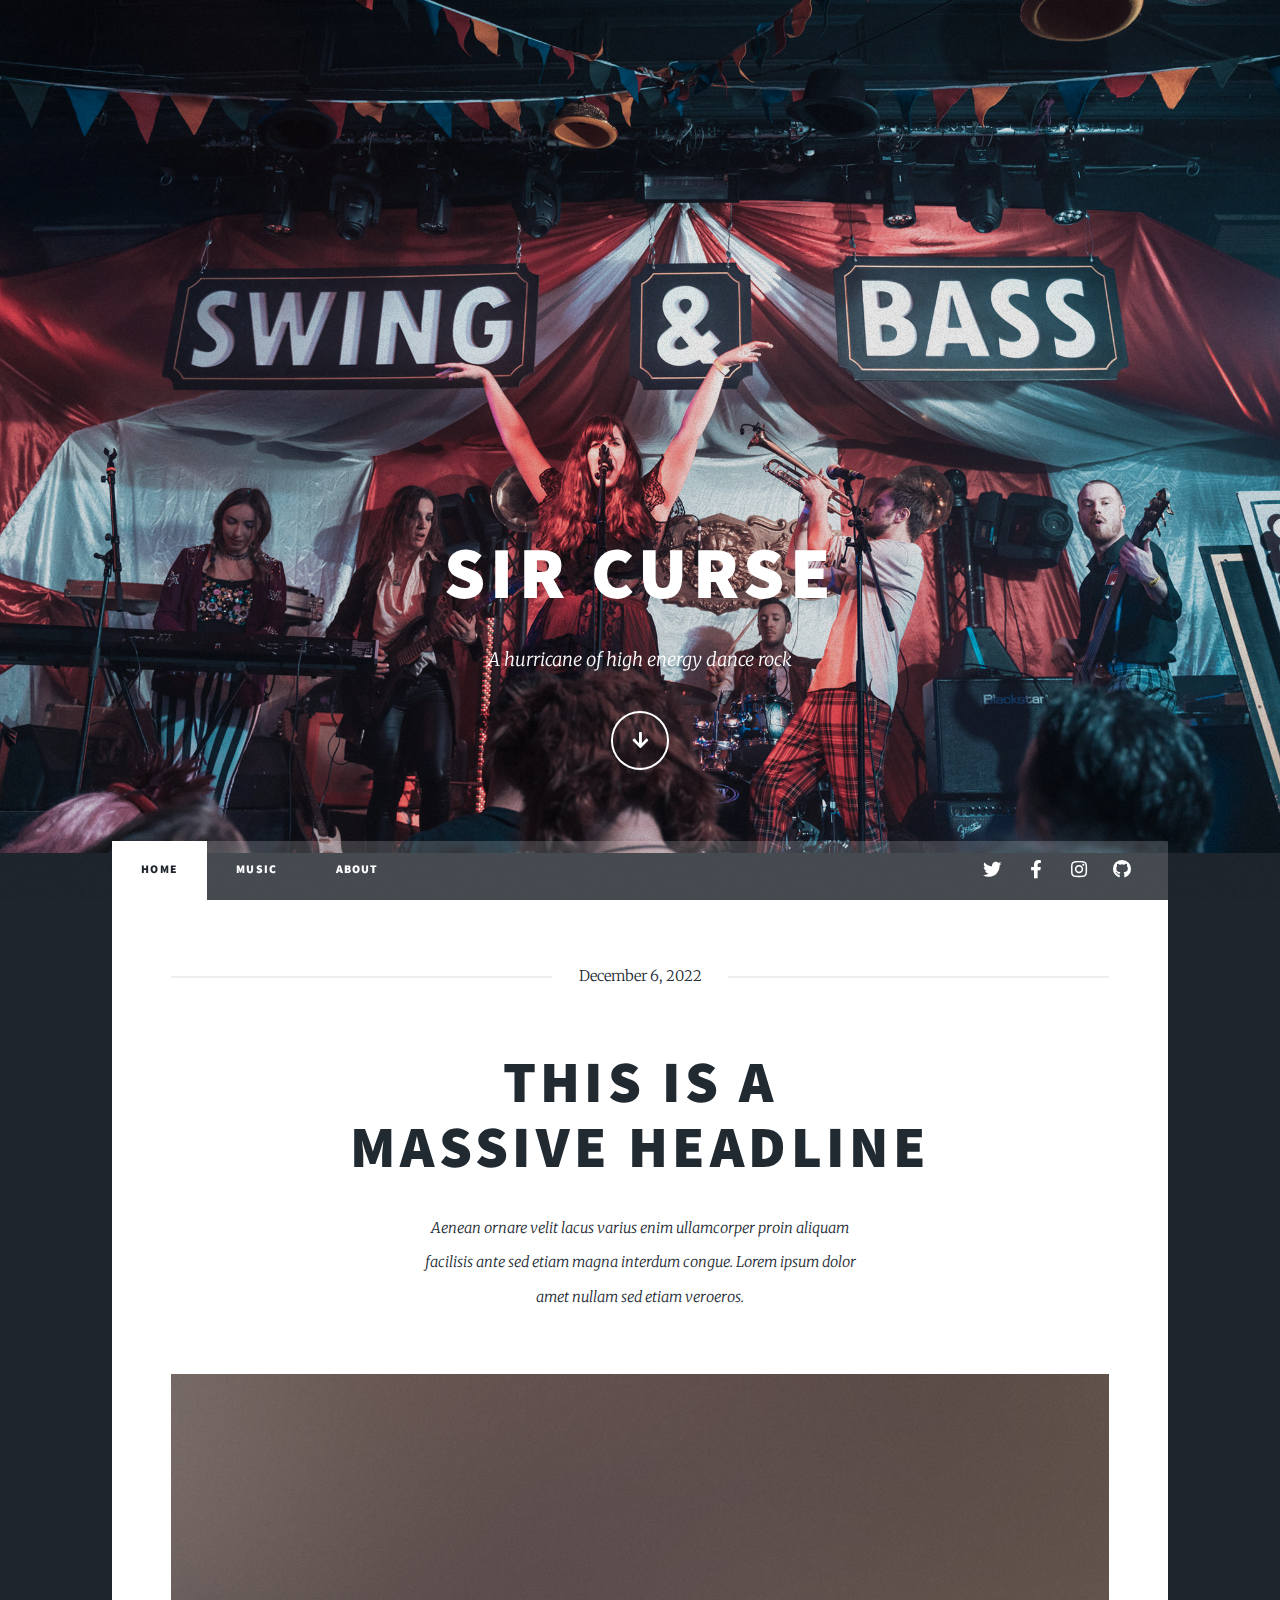
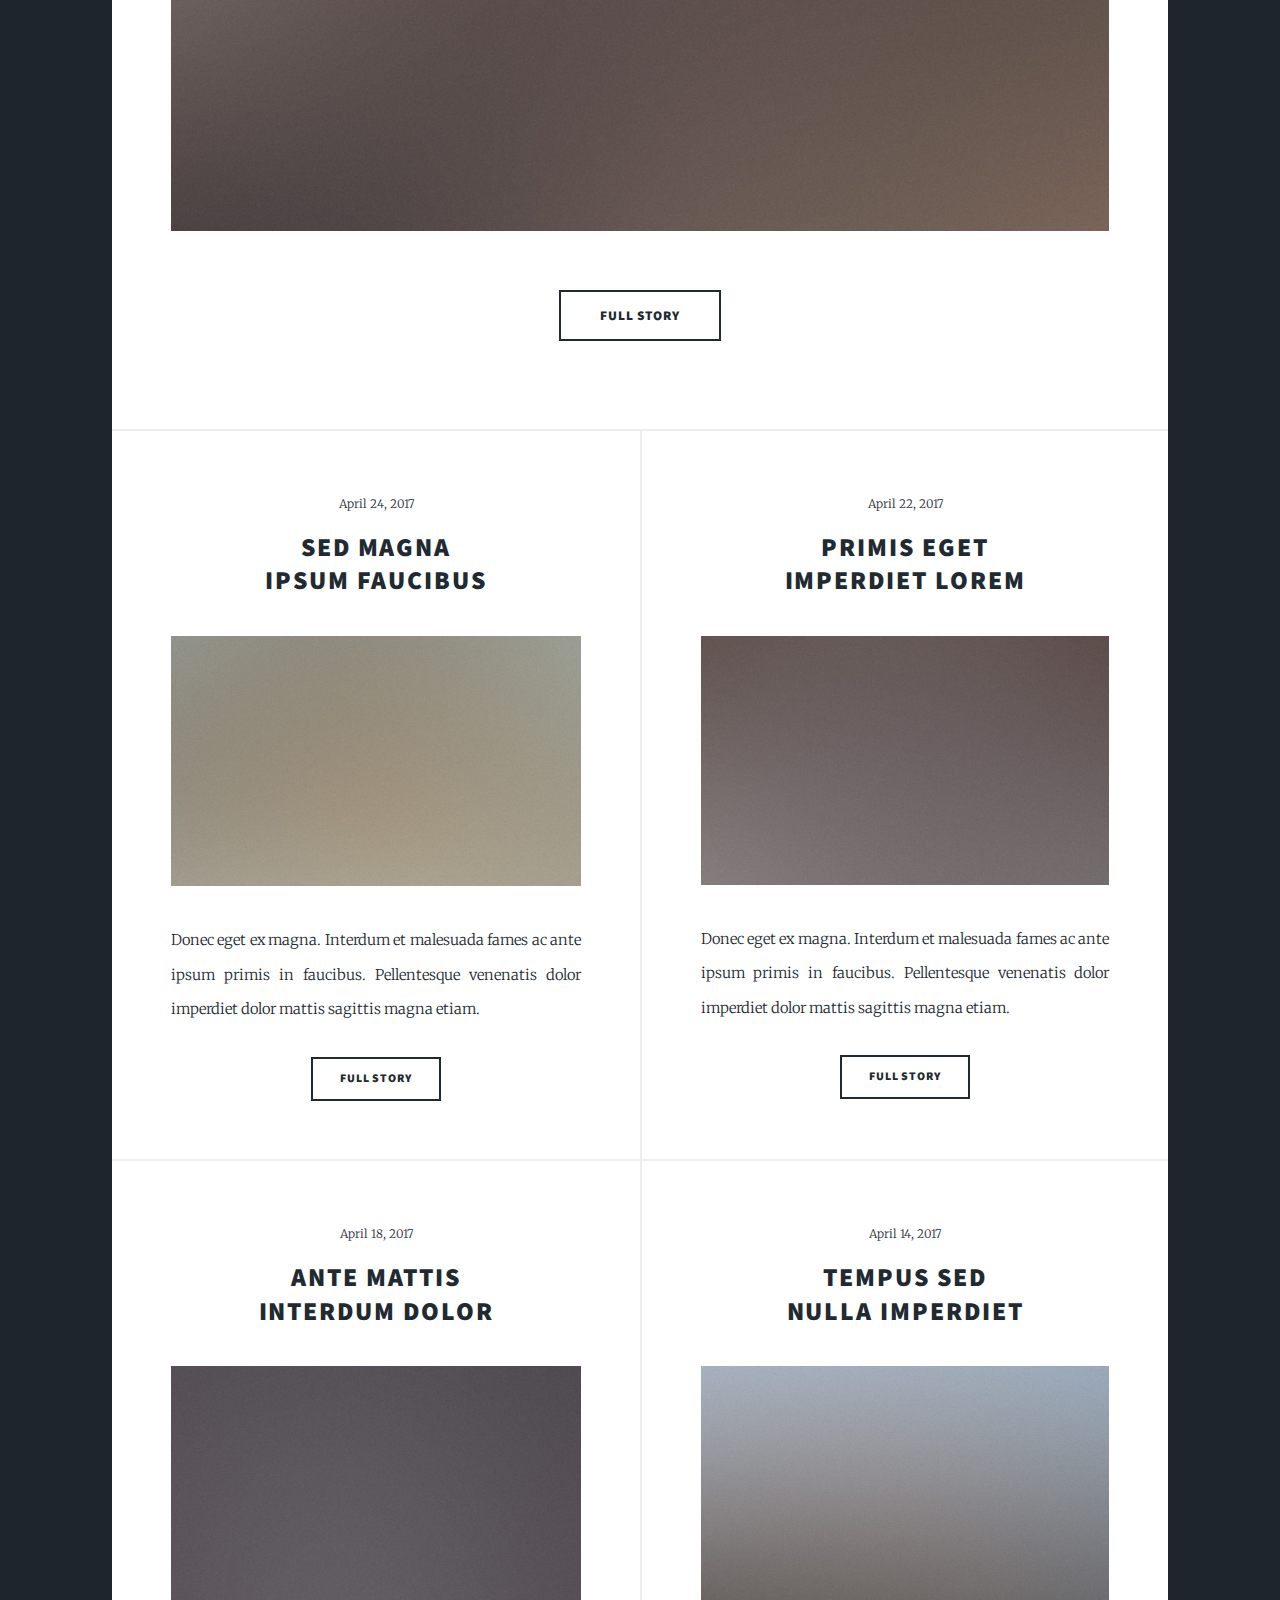
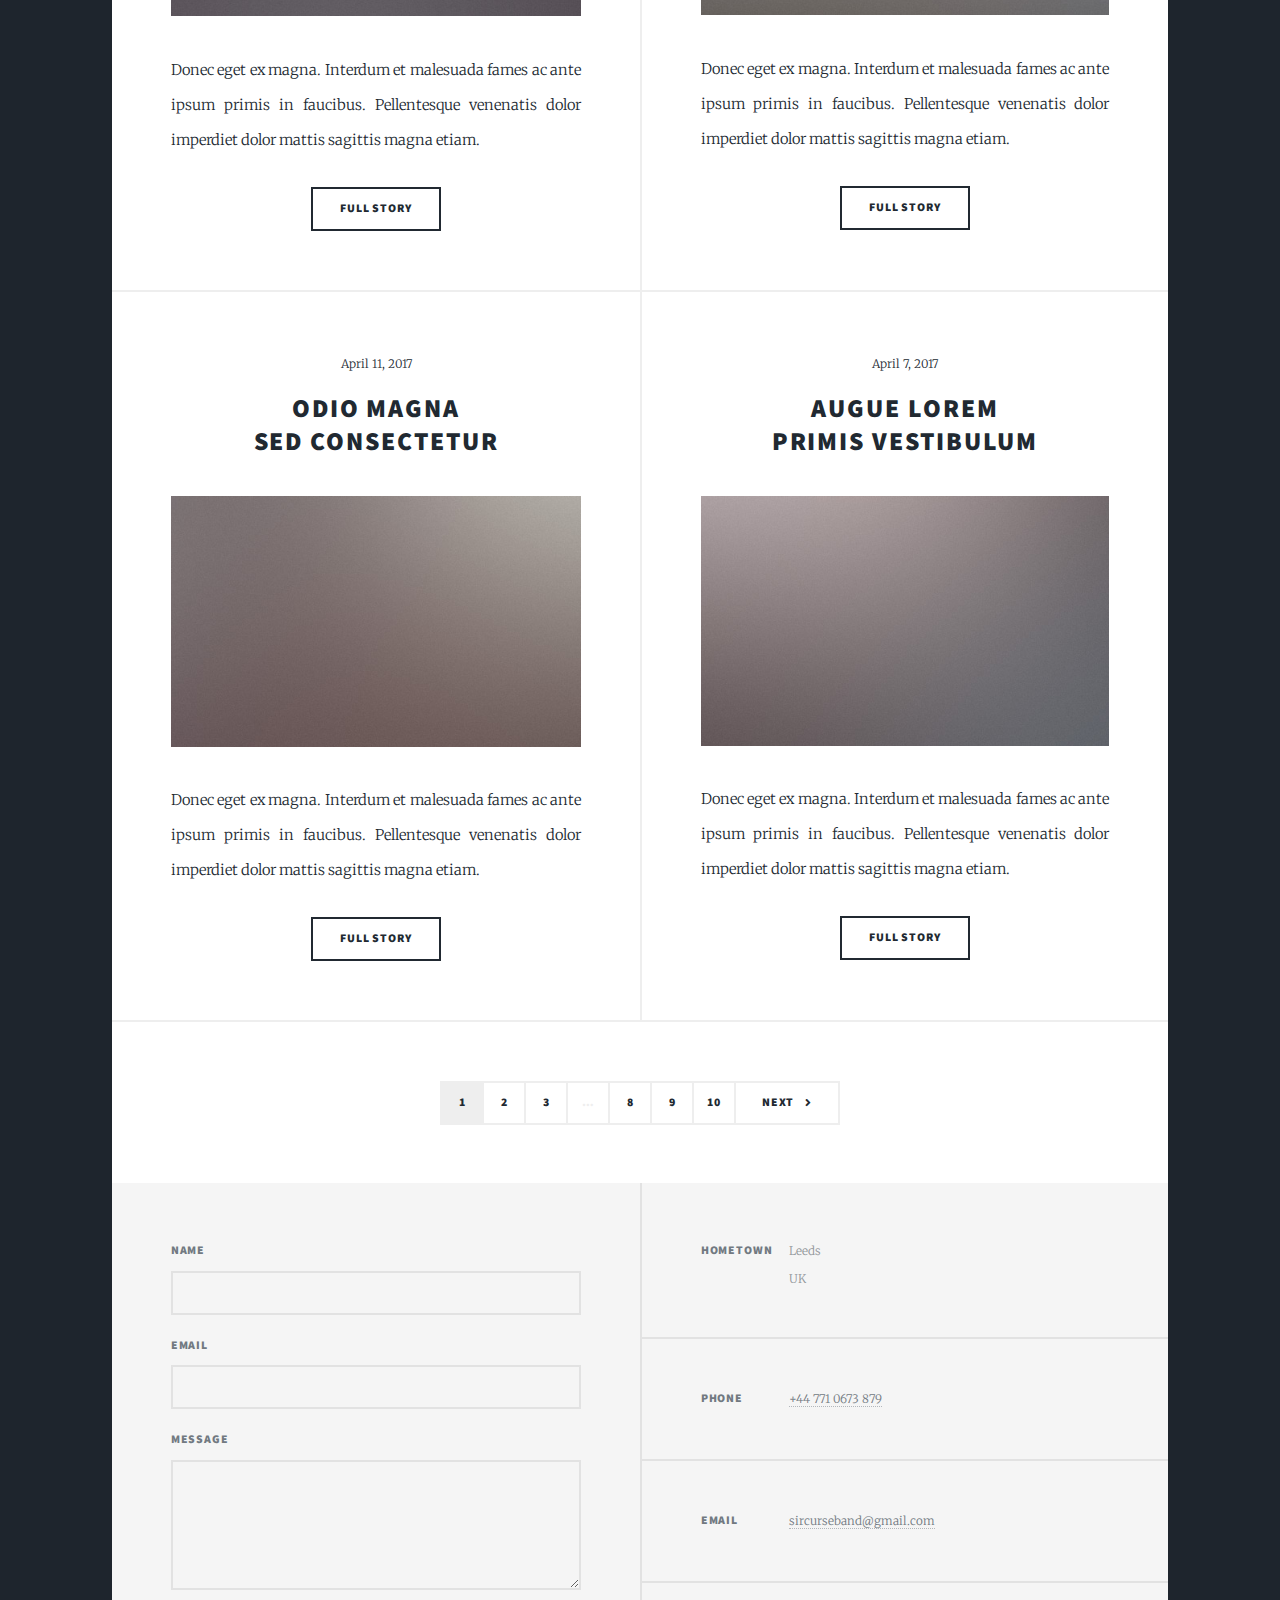
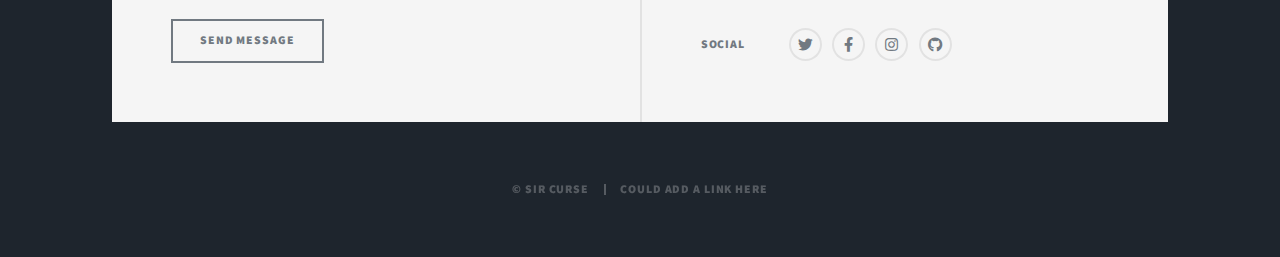
==== index.html @ 340af104 "added links" ====
<!DOCTYPE HTML>
<html>
	<head>
		<title>Sir Curse</title>
		<meta charset="utf-8" />
		<meta name="viewport" content="width=device-width, initial-scale=1, user-scalable=no" />
		<link rel="stylesheet" href="assets/css/main.css" />
		<noscript><link rel="stylesheet" href="assets/css/noscript.css" /></noscript>
	</head>
	<body class="is-preload">

		<!-- Wrapper -->
			<div id="wrapper" class="fade-in">

				<!-- Intro -->
					<div id="intro">
						<h1>Sir Curse</h1>
						<p> A hurricane of high energy dance rock</p>
						<ul class="actions">
							<li><a href="#header" class="button icon solid solo fa-arrow-down scrolly">Continue</a></li>
						</ul>
					</div>

				<!-- Header -->
					<header id="header">
						<a href="index.html" class="logo">Sir Curse</a>
					</header>

				<!-- Nav -->
					<nav id="nav">
						<ul class="links">
							<li class="active"><a href="index.html">Home</a></li>
							<li><a href="generic.html">Music</a></li>
							<li><a href="elements.html">About</a></li>
						</ul>
						<ul class="icons">
							<li><a href="https://twitter.com/sircurseband" class="icon brands fa-twitter"><span class="label">Twitter</span></a></li>
							<li><a href="https://www.facebook.com/SirCurseBand" class="icon brands fa-facebook-f"><span class="label">Facebook</span></a></li>
							<li><a href="https://www.instagram.com/sircurseband/" class="icon brands fa-instagram"><span class="label">Instagram</span></a></li>
							<li><a href="#" class="icon brands fa-github"><span class="label">GitHub</span></a></li>
						</ul>
					</nav>

				<!-- Main -->
					<div id="main">

						<!-- Featured Post -->
							<article class="post featured">
								<header class="major">
									<span class="date">December 6, 2022</span>
									<h2><a href="#">this is a<br />
									massive headline</a></h2>
									<p>Aenean ornare velit lacus varius enim ullamcorper proin aliquam<br />
									facilisis ante sed etiam magna interdum congue. Lorem ipsum dolor<br />
									amet nullam sed etiam veroeros.</p>
								</header>
								<a href="#" class="image main"><img src="images/pic01.jpg" alt="" /></a>
								<ul class="actions special">
									<li><a href="#" class="button large">Full Story</a></li>
								</ul>
							</article>

						<!-- Posts -->
							<section class="posts">
								<article>
									<header>
										<span class="date">April 24, 2017</span>
										<h2><a href="#">Sed magna<br />
										ipsum faucibus</a></h2>
									</header>
									<a href="#" class="image fit"><img src="images/pic02.jpg" alt="" /></a>
									<p>Donec eget ex magna. Interdum et malesuada fames ac ante ipsum primis in faucibus. Pellentesque venenatis dolor imperdiet dolor mattis sagittis magna etiam.</p>
									<ul class="actions special">
										<li><a href="#" class="button">Full Story</a></li>
									</ul>
								</article>
								<article>
									<header>
										<span class="date">April 22, 2017</span>
										<h2><a href="#">Primis eget<br />
										imperdiet lorem</a></h2>
									</header>
									<a href="#" class="image fit"><img src="images/pic03.jpg" alt="" /></a>
									<p>Donec eget ex magna. Interdum et malesuada fames ac ante ipsum primis in faucibus. Pellentesque venenatis dolor imperdiet dolor mattis sagittis magna etiam.</p>
									<ul class="actions special">
										<li><a href="#" class="button">Full Story</a></li>
									</ul>
								</article>
								<article>
									<header>
										<span class="date">April 18, 2017</span>
										<h2><a href="#">Ante mattis<br />
										interdum dolor</a></h2>
									</header>
									<a href="#" class="image fit"><img src="images/pic04.jpg" alt="" /></a>
									<p>Donec eget ex magna. Interdum et malesuada fames ac ante ipsum primis in faucibus. Pellentesque venenatis dolor imperdiet dolor mattis sagittis magna etiam.</p>
									<ul class="actions special">
										<li><a href="#" class="button">Full Story</a></li>
									</ul>
								</article>
								<article>
									<header>
										<span class="date">April 14, 2017</span>
										<h2><a href="#">Tempus sed<br />
										nulla imperdiet</a></h2>
									</header>
									<a href="#" class="image fit"><img src="images/pic05.jpg" alt="" /></a>
									<p>Donec eget ex magna. Interdum et malesuada fames ac ante ipsum primis in faucibus. Pellentesque venenatis dolor imperdiet dolor mattis sagittis magna etiam.</p>
									<ul class="actions special">
										<li><a href="#" class="button">Full Story</a></li>
									</ul>
								</article>
								<article>
									<header>
										<span class="date">April 11, 2017</span>
										<h2><a href="#">Odio magna<br />
										sed consectetur</a></h2>
									</header>
									<a href="#" class="image fit"><img src="images/pic06.jpg" alt="" /></a>
									<p>Donec eget ex magna. Interdum et malesuada fames ac ante ipsum primis in faucibus. Pellentesque venenatis dolor imperdiet dolor mattis sagittis magna etiam.</p>
									<ul class="actions special">
										<li><a href="#" class="button">Full Story</a></li>
									</ul>
								</article>
								<article>
									<header>
										<span class="date">April 7, 2017</span>
										<h2><a href="#">Augue lorem<br />
										primis vestibulum</a></h2>
									</header>
									<a href="#" class="image fit"><img src="images/pic07.jpg" alt="" /></a>
									<p>Donec eget ex magna. Interdum et malesuada fames ac ante ipsum primis in faucibus. Pellentesque venenatis dolor imperdiet dolor mattis sagittis magna etiam.</p>
									<ul class="actions special">
										<li><a href="#" class="button">Full Story</a></li>
									</ul>
								</article>
							</section>

						<!-- Footer -->
							<footer>
								<div class="pagination">
									<!--<a href="#" class="previous">Prev</a>-->
									<a href="#" class="page active">1</a>
									<a href="#" class="page">2</a>
									<a href="#" class="page">3</a>
									<span class="extra">&hellip;</span>
									<a href="#" class="page">8</a>
									<a href="#" class="page">9</a>
									<a href="#" class="page">10</a>
									<a href="#" class="next">Next</a>
								</div>
							</footer>

					</div>

				<!-- Footer -->
					<footer id="footer">
						<section>
							<form method="post" action="#">
								<div class="fields">
									<div class="field">
										<label for="name">Name</label>
										<input type="text" name="name" id="name" />
									</div>
									<div class="field">
										<label for="email">Email</label>
										<input type="text" name="email" id="email" />
									</div>
									<div class="field">
										<label for="message">Message</label>
										<textarea name="message" id="message" rows="3"></textarea>
									</div>
								</div>
								<ul class="actions">
									<li><input type="submit" value="Send Message" /></li>
								</ul>
							</form>
						</section>
						<section class="split contact">
							<section class="alt">
								<h3>Hometown</h3>
								<p>Leeds<br />
								UK</p>
							</section>
							<section>
								<h3>Phone</h3>
								<p><a href="#">+44 771 0673 879</a></p>
							</section>
							<section>
								<h3>Email</h3>
								<p><a href="#">sircurseband@gmail.com</a></p>
							</section>
							<section>
								<h3>Social</h3>
								<ul class="icons alt">
									<li><a href="#" class="icon brands alt fa-twitter"><span class="label">Twitter</span></a></li>
									<li><a href="#" class="icon brands alt fa-facebook-f"><span class="label">Facebook</span></a></li>
									<li><a href="#" class="icon brands alt fa-instagram"><span class="label">Instagram</span></a></li>
									<li><a href="#" class="icon brands alt fa-github"><span class="label">GitHub</span></a></li>
								</ul>
							</section>
						</section>
					</footer>

				<!-- Copyright -->
					<div id="copyright">
						<ul><li>&copy; Sir Curse</li><li>Could add a link here</a></li></ul>
					</div>

			</div>

		<!-- Scripts -->
			<script src="assets/js/jquery.min.js"></script>
			<script src="assets/js/jquery.scrollex.min.js"></script>
			<script src="assets/js/jquery.scrolly.min.js"></script>
			<script src="assets/js/browser.min.js"></script>
			<script src="assets/js/breakpoints.min.js"></script>
			<script src="assets/js/util.js"></script>
			<script src="assets/js/main.js"></script>

	</body>
</html>
---- assets/css/main.css ----
@import url(fontawesome-all.min.css);
@import url("https://fonts.googleapis.com/css?family=Merriweather:300,700,300italic,700italic|Source+Sans+Pro:900");

/*
	Massively by HTML5 UP
	html5up.net | @ajlkn
	Free for personal and commercial use under the CCA 3.0 license (html5up.net/license)
*/

html, body, div, span, applet, object,
iframe, h1, h2, h3, h4, h5, h6, p, blockquote,
pre, a, abbr, acronym, address, big, cite,
code, del, dfn, em, img, ins, kbd, q, s, samp,
small, strike, strong, sub, sup, tt, var, b,
u, i, center, dl, dt, dd, ol, ul, li, fieldset,
form, label, legend, table, caption, tbody,
tfoot, thead, tr, th, td, article, aside,
canvas, details, embed, figure, figcaption,
footer, header, hgroup, menu, nav, output, ruby,
section, summary, time, mark, audio, video {
	margin: 0;
	padding: 0;
	border: 0;
	font-size: 100%;
	font: inherit;
	vertical-align: baseline;}

article, aside, details, figcaption, figure,
footer, header, hgroup, menu, nav, section {
	display: block;}

body {
	line-height: 1;
}

ol, ul {
	list-style: none;
}

blockquote, q {
	quotes: none;
}

	blockquote:before, blockquote:after, q:before, q:after {
		content: '';
		content: none;
	}

table {
	border-collapse: collapse;
	border-spacing: 0;
}

body {
	-webkit-text-size-adjust: none;
}

mark {
	background-color: transparent;
	color: inherit;
}

input::-moz-focus-inner {
	border: 0;
	padding: 0;
}

input, select, textarea {
	-moz-appearance: none;
	-webkit-appearance: none;
	-ms-appearance: none;
	appearance: none;
}

/* Basic */

	@-ms-viewport {
		width: device-width;
	}

	body {
		-ms-overflow-style: scrollbar;
	}

	@media screen and (max-width: 480px) {

		html, body {
			min-width: 320px;
		}

	}

	html {
		box-sizing: border-box;
	}

	*, *:before, *:after {
		box-sizing: inherit;
	}

	body {
		background-color: #1e252d;
	}

		body.is-preload *, body.is-preload *:before, body.is-preload *:after {
			-moz-animation: none !important;
			-webkit-animation: none !important;
			-ms-animation: none !important;
			animation: none !important;
			-moz-transition: none !important;
			-webkit-transition: none !important;
			-ms-transition: none !important;
			transition: none !important;
		}

/* Type */

	html {
		font-size: 16pt;
	}

		@media screen and (max-width: 1680px) {

			html {
				font-size: 12pt;
			}

		}

		@media screen and (max-width: 1280px) {

			html {
				font-size: 11pt;
			}

		}

		@media screen and (max-width: 360px) {

			html {
				font-size: 10pt;
			}

		}

	body {
		color: #212931;
	}

	body, input, select, textarea {
		font-family: "Merriweather", Georgia, serif;
		font-weight: 300;
		font-size: 1rem;
		line-height: 2.375;
	}

	a {
		-moz-transition: color 0.2s ease-in-out, background-color 0.2s ease-in-out, border-color 0.2s ease-in-out, box-shadow 0.2s ease-in-out;
		-webkit-transition: color 0.2s ease-in-out, background-color 0.2s ease-in-out, border-color 0.2s ease-in-out, box-shadow 0.2s ease-in-out;
		-ms-transition: color 0.2s ease-in-out, background-color 0.2s ease-in-out, border-color 0.2s ease-in-out, box-shadow 0.2s ease-in-out;
		transition: color 0.2s ease-in-out, background-color 0.2s ease-in-out, border-color 0.2s ease-in-out, box-shadow 0.2s ease-in-out;
		border-bottom: dotted 1px;
		text-decoration: none;
	}

		a:hover {
			border-bottom-color: transparent;
		}

	strong, b {
		font-weight: 600;
	}

	em, i {
		font-style: italic;
	}

	p {
		text-align: justify;
		margin: 0 0 2rem 0;
	}

	h1, h2, h3, h4, h5, h6 {
		font-family: "Source Sans Pro", Helvetica, sans-serif;
		font-weight: 900;
		line-height: 1.5;
		letter-spacing: 0.075em;
		text-transform: uppercase;
		margin: 0 0 1rem 0;
	}

		h1 a, h2 a, h3 a, h4 a, h5 a, h6 a {
			border-bottom: 0;
			color: inherit;
			text-decoration: none;
		}

	h1 {
		font-size: 4rem;
		line-height: 1.1;
		margin: 0 0 2rem 0;
	}

	h2 {
		font-size: 1.75rem;
		line-height: 1.3;
		margin: 0 0 1.5rem 0;
	}

	h3 {
		font-size: 1.25rem;
		margin: 0 0 1.5rem 0;
	}

	h4 {
		font-size: 1rem;
	}

	h5 {
		font-size: 0.9rem;
	}

	h6 {
		font-size: 0.8rem;
	}

	sub {
		font-size: 0.8rem;
		position: relative;
		top: 0.5rem;
	}

	sup {
		font-size: 0.8rem;
		position: relative;
		top: -0.5rem;
	}

	blockquote {
		border-left: solid 4px;
		font-style: italic;
		margin: 0 0 2rem 0;
		padding: 0.5rem 0 0.5rem 2rem;
	}

	code {
		border: solid 2px;
		font-family: "Courier New", monospace;
		font-size: 0.9rem;
		margin: 0 0.25rem;
		padding: 0.25rem 0.65rem;
	}

	pre {
		-webkit-overflow-scrolling: touch;
		font-family: "Courier New", monospace;
		font-size: 0.9rem;
		margin: 0 0 2rem 0;
	}

		pre code {
			display: block;
			line-height: 1.75;
			padding: 1rem 1.5rem;
			overflow-x: auto;
		}

	hr {
		border: 0;
		border-bottom: solid 2px;
		margin: 3rem 0;
	}

		hr.major {
			margin: 5rem 0;
		}

	.align-left {
		text-align: left;
	}

	.align-center {
		text-align: center;
	}

	.align-right {
		text-align: right;
	}

	input, select, textarea {
		color: #212931;
	}

	a {
		color: #212931;
		border-bottom-color: rgba(33, 41, 49, 0.5);
	}

		a:hover {
			border-bottom-color: transparent;
			color: #18bfef !important;
		}

	strong, b {
		color: #212931;
	}

	h1, h2, h3, h4, h5, h6 {
		color: #212931;
	}

	blockquote {
		border-left-color: #eeeeee;
	}

	code {
		background: rgba(220, 220, 220, 0.25);
		border-color: #eeeeee;
	}

	hr {
		border-bottom-color: #eeeeee;
	}

/* Row */

	.row {
		display: flex;
		flex-wrap: wrap;
		box-sizing: border-box;
		align-items: stretch;
	}

		.row > * {
			box-sizing: border-box;
		}

		.row.gtr-uniform > * > :last-child {
			margin-bottom: 0;
		}

		.row.aln-left {
			justify-content: flex-start;
		}

		.row.aln-center {
			justify-content: center;
		}

		.row.aln-right {
			justify-content: flex-end;
		}

		.row.aln-top {
			align-items: flex-start;
		}

		.row.aln-middle {
			align-items: center;
		}

		.row.aln-bottom {
			align-items: flex-end;
		}

		.row > .imp {
			order: -1;
		}

		.row > .col-1 {
			width: 8.33333%;
		}

		.row > .off-1 {
			margin-left: 8.33333%;
		}

		.row > .col-2 {
			width: 16.66667%;
		}

		.row > .off-2 {
			margin-left: 16.66667%;
		}

		.row > .col-3 {
			width: 25%;
		}

		.row > .off-3 {
			margin-left: 25%;
		}

		.row > .col-4 {
			width: 33.33333%;
		}

		.row > .off-4 {
			margin-left: 33.33333%;
		}

		.row > .col-5 {
			width: 41.66667%;
		}

		.row > .off-5 {
			margin-left: 41.66667%;
		}

		.row > .col-6 {
			width: 50%;
		}

		.row > .off-6 {
			margin-left: 50%;
		}

		.row > .col-7 {
			width: 58.33333%;
		}

		.row > .off-7 {
			margin-left: 58.33333%;
		}

		.row > .col-8 {
			width: 66.66667%;
		}

		.row > .off-8 {
			margin-left: 66.66667%;
		}

		.row > .col-9 {
			width: 75%;
		}

		.row > .off-9 {
			margin-left: 75%;
		}

		.row > .col-10 {
			width: 83.33333%;
		}

		.row > .off-10 {
			margin-left: 83.33333%;
		}

		.row > .col-11 {
			width: 91.66667%;
		}

		.row > .off-11 {
			margin-left: 91.66667%;
		}

		.row > .col-12 {
			width: 100%;
		}

		.row > .off-12 {
			margin-left: 100%;
		}

		.row.gtr-0 {
			margin-top: 0;
			margin-left: 0rem;
		}

			.row.gtr-0 > * {
				padding: 0 0 0 0rem;
			}

			.row.gtr-0.gtr-uniform {
				margin-top: 0rem;
			}

				.row.gtr-0.gtr-uniform > * {
					padding-top: 0rem;
				}

		.row.gtr-25 {
			margin-top: 0;
			margin-left: -0.375rem;
		}

			.row.gtr-25 > * {
				padding: 0 0 0 0.375rem;
			}

			.row.gtr-25.gtr-uniform {
				margin-top: -0.375rem;
			}

				.row.gtr-25.gtr-uniform > * {
					padding-top: 0.375rem;
				}

		.row.gtr-50 {
			margin-top: 0;
			margin-left: -0.75rem;
		}

			.row.gtr-50 > * {
				padding: 0 0 0 0.75rem;
			}

			.row.gtr-50.gtr-uniform {
				margin-top: -0.75rem;
			}

				.row.gtr-50.gtr-uniform > * {
					padding-top: 0.75rem;
				}

		.row {
			margin-top: 0;
			margin-left: -1.5rem;
		}

			.row > * {
				padding: 0 0 0 1.5rem;
			}

			.row.gtr-uniform {
				margin-top: -1.5rem;
			}

				.row.gtr-uniform > * {
					padding-top: 1.5rem;
				}

		.row.gtr-150 {
			margin-top: 0;
			margin-left: -2.25rem;
		}

			.row.gtr-150 > * {
				padding: 0 0 0 2.25rem;
			}

			.row.gtr-150.gtr-uniform {
				margin-top: -2.25rem;
			}

				.row.gtr-150.gtr-uniform > * {
					padding-top: 2.25rem;
				}

		.row.gtr-200 {
			margin-top: 0;
			margin-left: -3rem;
		}

			.row.gtr-200 > * {
				padding: 0 0 0 3rem;
			}

			.row.gtr-200.gtr-uniform {
				margin-top: -3rem;
			}

				.row.gtr-200.gtr-uniform > * {
					padding-top: 3rem;
				}

		@media screen and (max-width: 1680px) {

			.row {
				display: flex;
				flex-wrap: wrap;
				box-sizing: border-box;
				align-items: stretch;
			}

				.row > * {
					box-sizing: border-box;
				}

				.row.gtr-uniform > * > :last-child {
					margin-bottom: 0;
				}

				.row.aln-left {
					justify-content: flex-start;
				}

				.row.aln-center {
					justify-content: center;
				}

				.row.aln-right {
					justify-content: flex-end;
				}

				.row.aln-top {
					align-items: flex-start;
				}

				.row.aln-middle {
					align-items: center;
				}

				.row.aln-bottom {
					align-items: flex-end;
				}

				.row > .imp-xlarge {
					order: -1;
				}

				.row > .col-1-xlarge {
					width: 8.33333%;
				}

				.row > .off-1-xlarge {
					margin-left: 8.33333%;
				}

				.row > .col-2-xlarge {
					width: 16.66667%;
				}

				.row > .off-2-xlarge {
					margin-left: 16.66667%;
				}

				.row > .col-3-xlarge {
					width: 25%;
				}

				.row > .off-3-xlarge {
					margin-left: 25%;
				}

				.row > .col-4-xlarge {
					width: 33.33333%;
				}

				.row > .off-4-xlarge {
					margin-left: 33.33333%;
				}

				.row > .col-5-xlarge {
					width: 41.66667%;
				}

				.row > .off-5-xlarge {
					margin-left: 41.66667%;
				}

				.row > .col-6-xlarge {
					width: 50%;
				}

				.row > .off-6-xlarge {
					margin-left: 50%;
				}

				.row > .col-7-xlarge {
					width: 58.33333%;
				}

				.row > .off-7-xlarge {
					margin-left: 58.33333%;
				}

				.row > .col-8-xlarge {
					width: 66.66667%;
				}

				.row > .off-8-xlarge {
					margin-left: 66.66667%;
				}

				.row > .col-9-xlarge {
					width: 75%;
				}

				.row > .off-9-xlarge {
					margin-left: 75%;
				}

				.row > .col-10-xlarge {
					width: 83.33333%;
				}

				.row > .off-10-xlarge {
					margin-left: 83.33333%;
				}

				.row > .col-11-xlarge {
					width: 91.66667%;
				}

				.row > .off-11-xlarge {
					margin-left: 91.66667%;
				}

				.row > .col-12-xlarge {
					width: 100%;
				}

				.row > .off-12-xlarge {
					margin-left: 100%;
				}

				.row.gtr-0 {
					margin-top: 0;
					margin-left: 0rem;
				}

					.row.gtr-0 > * {
						padding: 0 0 0 0rem;
					}

					.row.gtr-0.gtr-uniform {
						margin-top: 0rem;
					}

						.row.gtr-0.gtr-uniform > * {
							padding-top: 0rem;
						}

				.row.gtr-25 {
					margin-top: 0;
					margin-left: -0.375rem;
				}

					.row.gtr-25 > * {
						padding: 0 0 0 0.375rem;
					}

					.row.gtr-25.gtr-uniform {
						margin-top: -0.375rem;
					}

						.row.gtr-25.gtr-uniform > * {
							padding-top: 0.375rem;
						}

				.row.gtr-50 {
					margin-top: 0;
					margin-left: -0.75rem;
				}

					.row.gtr-50 > * {
						padding: 0 0 0 0.75rem;
					}

					.row.gtr-50.gtr-uniform {
						margin-top: -0.75rem;
					}

						.row.gtr-50.gtr-uniform > * {
							padding-top: 0.75rem;
						}

				.row {
					margin-top: 0;
					margin-left: -1.5rem;
				}

					.row > * {
						padding: 0 0 0 1.5rem;
					}

					.row.gtr-uniform {
						margin-top: -1.5rem;
					}

						.row.gtr-uniform > * {
							padding-top: 1.5rem;
						}

				.row.gtr-150 {
					margin-top: 0;
					margin-left: -2.25rem;
				}

					.row.gtr-150 > * {
						padding: 0 0 0 2.25rem;
					}

					.row.gtr-150.gtr-uniform {
						margin-top: -2.25rem;
					}

						.row.gtr-150.gtr-uniform > * {
							padding-top: 2.25rem;
						}

				.row.gtr-200 {
					margin-top: 0;
					margin-left: -3rem;
				}

					.row.gtr-200 > * {
						padding: 0 0 0 3rem;
					}

					.row.gtr-200.gtr-uniform {
						margin-top: -3rem;
					}

						.row.gtr-200.gtr-uniform > * {
							padding-top: 3rem;
						}

		}

		@media screen and (max-width: 1280px) {

			.row {
				display: flex;
				flex-wrap: wrap;
				box-sizing: border-box;
				align-items: stretch;
			}

				.row > * {
					box-sizing: border-box;
				}

				.row.gtr-uniform > * > :last-child {
					margin-bottom: 0;
				}

				.row.aln-left {
					justify-content: flex-start;
				}

				.row.aln-center {
					justify-content: center;
				}

				.row.aln-right {
					justify-content: flex-end;
				}

				.row.aln-top {
					align-items: flex-start;
				}

				.row.aln-middle {
					align-items: center;
				}

				.row.aln-bottom {
					align-items: flex-end;
				}

				.row > .imp-large {
					order: -1;
				}

				.row > .col-1-large {
					width: 8.33333%;
				}

				.row > .off-1-large {
					margin-left: 8.33333%;
				}

				.row > .col-2-large {
					width: 16.66667%;
				}

				.row > .off-2-large {
					margin-left: 16.66667%;
				}

				.row > .col-3-large {
					width: 25%;
				}

				.row > .off-3-large {
					margin-left: 25%;
				}

				.row > .col-4-large {
					width: 33.33333%;
				}

				.row > .off-4-large {
					margin-left: 33.33333%;
				}

				.row > .col-5-large {
					width: 41.66667%;
				}

				.row > .off-5-large {
					margin-left: 41.66667%;
				}

				.row > .col-6-large {
					width: 50%;
				}

				.row > .off-6-large {
					margin-left: 50%;
				}

				.row > .col-7-large {
					width: 58.33333%;
				}

				.row > .off-7-large {
					margin-left: 58.33333%;
				}

				.row > .col-8-large {
					width: 66.66667%;
				}

				.row > .off-8-large {
					margin-left: 66.66667%;
				}

				.row > .col-9-large {
					width: 75%;
				}

				.row > .off-9-large {
					margin-left: 75%;
				}

				.row > .col-10-large {
					width: 83.33333%;
				}

				.row > .off-10-large {
					margin-left: 83.33333%;
				}

				.row > .col-11-large {
					width: 91.66667%;
				}

				.row > .off-11-large {
					margin-left: 91.66667%;
				}

				.row > .col-12-large {
					width: 100%;
				}

				.row > .off-12-large {
					margin-left: 100%;
				}

				.row.gtr-0 {
					margin-top: 0;
					margin-left: 0rem;
				}

					.row.gtr-0 > * {
						padding: 0 0 0 0rem;
					}

					.row.gtr-0.gtr-uniform {
						margin-top: 0rem;
					}

						.row.gtr-0.gtr-uniform > * {
							padding-top: 0rem;
						}

				.row.gtr-25 {
					margin-top: 0;
					margin-left: -0.375rem;
				}

					.row.gtr-25 > * {
						padding: 0 0 0 0.375rem;
					}

					.row.gtr-25.gtr-uniform {
						margin-top: -0.375rem;
					}

						.row.gtr-25.gtr-uniform > * {
							padding-top: 0.375rem;
						}

				.row.gtr-50 {
					margin-top: 0;
					margin-left: -0.75rem;
				}

					.row.gtr-50 > * {
						padding: 0 0 0 0.75rem;
					}

					.row.gtr-50.gtr-uniform {
						margin-top: -0.75rem;
					}

						.row.gtr-50.gtr-uniform > * {
							padding-top: 0.75rem;
						}

				.row {
					margin-top: 0;
					margin-left: -1.5rem;
				}

					.row > * {
						padding: 0 0 0 1.5rem;
					}

					.row.gtr-uniform {
						margin-top: -1.5rem;
					}

						.row.gtr-uniform > * {
							padding-top: 1.5rem;
						}

				.row.gtr-150 {
					margin-top: 0;
					margin-left: -2.25rem;
				}

					.row.gtr-150 > * {
						padding: 0 0 0 2.25rem;
					}

					.row.gtr-150.gtr-uniform {
						margin-top: -2.25rem;
					}

						.row.gtr-150.gtr-uniform > * {
							padding-top: 2.25rem;
						}

				.row.gtr-200 {
					margin-top: 0;
					margin-left: -3rem;
				}

					.row.gtr-200 > * {
						padding: 0 0 0 3rem;
					}

					.row.gtr-200.gtr-uniform {
						margin-top: -3rem;
					}

						.row.gtr-200.gtr-uniform > * {
							padding-top: 3rem;
						}

		}

		@media screen and (max-width: 980px) {

			.row {
				display: flex;
				flex-wrap: wrap;
				box-sizing: border-box;
				align-items: stretch;
			}

				.row > * {
					box-sizing: border-box;
				}

				.row.gtr-uniform > * > :last-child {
					margin-bottom: 0;
				}

				.row.aln-left {
					justify-content: flex-start;
				}

				.row.aln-center {
					justify-content: center;
				}

				.row.aln-right {
					justify-content: flex-end;
				}

				.row.aln-top {
					align-items: flex-start;
				}

				.row.aln-middle {
					align-items: center;
				}

				.row.aln-bottom {
					align-items: flex-end;
				}

				.row > .imp-medium {
					order: -1;
				}

				.row > .col-1-medium {
					width: 8.33333%;
				}

				.row > .off-1-medium {
					margin-left: 8.33333%;
				}

				.row > .col-2-medium {
					width: 16.66667%;
				}

				.row > .off-2-medium {
					margin-left: 16.66667%;
				}

				.row > .col-3-medium {
					width: 25%;
				}

				.row > .off-3-medium {
					margin-left: 25%;
				}

				.row > .col-4-medium {
					width: 33.33333%;
				}

				.row > .off-4-medium {
					margin-left: 33.33333%;
				}

				.row > .col-5-medium {
					width: 41.66667%;
				}

				.row > .off-5-medium {
					margin-left: 41.66667%;
				}

				.row > .col-6-medium {
					width: 50%;
				}

				.row > .off-6-medium {
					margin-left: 50%;
				}

				.row > .col-7-medium {
					width: 58.33333%;
				}

				.row > .off-7-medium {
					margin-left: 58.33333%;
				}

				.row > .col-8-medium {
					width: 66.66667%;
				}

				.row > .off-8-medium {
					margin-left: 66.66667%;
				}

				.row > .col-9-medium {
					width: 75%;
				}

				.row > .off-9-medium {
					margin-left: 75%;
				}

				.row > .col-10-medium {
					width: 83.33333%;
				}

				.row > .off-10-medium {
					margin-left: 83.33333%;
				}

				.row > .col-11-medium {
					width: 91.66667%;
				}

				.row > .off-11-medium {
					margin-left: 91.66667%;
				}

				.row > .col-12-medium {
					width: 100%;
				}

				.row > .off-12-medium {
					margin-left: 100%;
				}

				.row.gtr-0 {
					margin-top: 0;
					margin-left: 0rem;
				}

					.row.gtr-0 > * {
						padding: 0 0 0 0rem;
					}

					.row.gtr-0.gtr-uniform {
						margin-top: 0rem;
					}

						.row.gtr-0.gtr-uniform > * {
							padding-top: 0rem;
						}

				.row.gtr-25 {
					margin-top: 0;
					margin-left: -0.375rem;
				}

					.row.gtr-25 > * {
						padding: 0 0 0 0.375rem;
					}

					.row.gtr-25.gtr-uniform {
						margin-top: -0.375rem;
					}

						.row.gtr-25.gtr-uniform > * {
							padding-top: 0.375rem;
						}

				.row.gtr-50 {
					margin-top: 0;
					margin-left: -0.75rem;
				}

					.row.gtr-50 > * {
						padding: 0 0 0 0.75rem;
					}

					.row.gtr-50.gtr-uniform {
						margin-top: -0.75rem;
					}

						.row.gtr-50.gtr-uniform > * {
							padding-top: 0.75rem;
						}

				.row {
					margin-top: 0;
					margin-left: -1.5rem;
				}

					.row > * {
						padding: 0 0 0 1.5rem;
					}

					.row.gtr-uniform {
						margin-top: -1.5rem;
					}

						.row.gtr-uniform > * {
							padding-top: 1.5rem;
						}

				.row.gtr-150 {
					margin-top: 0;
					margin-left: -2.25rem;
				}

					.row.gtr-150 > * {
						padding: 0 0 0 2.25rem;
					}

					.row.gtr-150.gtr-uniform {
						margin-top: -2.25rem;
					}

						.row.gtr-150.gtr-uniform > * {
							padding-top: 2.25rem;
						}

				.row.gtr-200 {
					margin-top: 0;
					margin-left: -3rem;
				}

					.row.gtr-200 > * {
						padding: 0 0 0 3rem;
					}

					.row.gtr-200.gtr-uniform {
						margin-top: -3rem;
					}

						.row.gtr-200.gtr-uniform > * {
							padding-top: 3rem;
						}

		}

		@media screen and (max-width: 736px) {

			.row {
				display: flex;
				flex-wrap: wrap;
				box-sizing: border-box;
				align-items: stretch;
			}

				.row > * {
					box-sizing: border-box;
				}

				.row.gtr-uniform > * > :last-child {
					margin-bottom: 0;
				}

				.row.aln-left {
					justify-content: flex-start;
				}

				.row.aln-center {
					justify-content: center;
				}

				.row.aln-right {
					justify-content: flex-end;
				}

				.row.aln-top {
					align-items: flex-start;
				}

				.row.aln-middle {
					align-items: center;
				}

				.row.aln-bottom {
					align-items: flex-end;
				}

				.row > .imp-small {
					order: -1;
				}

				.row > .col-1-small {
					width: 8.33333%;
				}

				.row > .off-1-small {
					margin-left: 8.33333%;
				}

				.row > .col-2-small {
					width: 16.66667%;
				}

				.row > .off-2-small {
					margin-left: 16.66667%;
				}

				.row > .col-3-small {
					width: 25%;
				}

				.row > .off-3-small {
					margin-left: 25%;
				}

				.row > .col-4-small {
					width: 33.33333%;
				}

				.row > .off-4-small {
					margin-left: 33.33333%;
				}

				.row > .col-5-small {
					width: 41.66667%;
				}

				.row > .off-5-small {
					margin-left: 41.66667%;
				}

				.row > .col-6-small {
					width: 50%;
				}

				.row > .off-6-small {
					margin-left: 50%;
				}

				.row > .col-7-small {
					width: 58.33333%;
				}

				.row > .off-7-small {
					margin-left: 58.33333%;
				}

				.row > .col-8-small {
					width: 66.66667%;
				}

				.row > .off-8-small {
					margin-left: 66.66667%;
				}

				.row > .col-9-small {
					width: 75%;
				}

				.row > .off-9-small {
					margin-left: 75%;
				}

				.row > .col-10-small {
					width: 83.33333%;
				}

				.row > .off-10-small {
					margin-left: 83.33333%;
				}

				.row > .col-11-small {
					width: 91.66667%;
				}

				.row > .off-11-small {
					margin-left: 91.66667%;
				}

				.row > .col-12-small {
					width: 100%;
				}

				.row > .off-12-small {
					margin-left: 100%;
				}

				.row.gtr-0 {
					margin-top: 0;
					margin-left: 0rem;
				}

					.row.gtr-0 > * {
						padding: 0 0 0 0rem;
					}

					.row.gtr-0.gtr-uniform {
						margin-top: 0rem;
					}

						.row.gtr-0.gtr-uniform > * {
							padding-top: 0rem;
						}

				.row.gtr-25 {
					margin-top: 0;
					margin-left: -0.375rem;
				}

					.row.gtr-25 > * {
						padding: 0 0 0 0.375rem;
					}

					.row.gtr-25.gtr-uniform {
						margin-top: -0.375rem;
					}

						.row.gtr-25.gtr-uniform > * {
							padding-top: 0.375rem;
						}

				.row.gtr-50 {
					margin-top: 0;
					margin-left: -0.75rem;
				}

					.row.gtr-50 > * {
						padding: 0 0 0 0.75rem;
					}

					.row.gtr-50.gtr-uniform {
						margin-top: -0.75rem;
					}

						.row.gtr-50.gtr-uniform > * {
							padding-top: 0.75rem;
						}

				.row {
					margin-top: 0;
					margin-left: -1.5rem;
				}

					.row > * {
						padding: 0 0 0 1.5rem;
					}

					.row.gtr-uniform {
						margin-top: -1.5rem;
					}

						.row.gtr-uniform > * {
							padding-top: 1.5rem;
						}

				.row.gtr-150 {
					margin-top: 0;
					margin-left: -2.25rem;
				}

					.row.gtr-150 > * {
						padding: 0 0 0 2.25rem;
					}

					.row.gtr-150.gtr-uniform {
						margin-top: -2.25rem;
					}

						.row.gtr-150.gtr-uniform > * {
							padding-top: 2.25rem;
						}

				.row.gtr-200 {
					margin-top: 0;
					margin-left: -3rem;
				}

					.row.gtr-200 > * {
						padding: 0 0 0 3rem;
					}

					.row.gtr-200.gtr-uniform {
						margin-top: -3rem;
					}

						.row.gtr-200.gtr-uniform > * {
							padding-top: 3rem;
						}

		}

		@media screen and (max-width: 480px) {

			.row {
				display: flex;
				flex-wrap: wrap;
				box-sizing: border-box;
				align-items: stretch;
			}

				.row > * {
					box-sizing: border-box;
				}

				.row.gtr-uniform > * > :last-child {
					margin-bottom: 0;
				}

				.row.aln-left {
					justify-content: flex-start;
				}

				.row.aln-center {
					justify-content: center;
				}

				.row.aln-right {
					justify-content: flex-end;
				}

				.row.aln-top {
					align-items: flex-start;
				}

				.row.aln-middle {
					align-items: center;
				}

				.row.aln-bottom {
					align-items: flex-end;
				}

				.row > .imp-xsmall {
					order: -1;
				}

				.row > .col-1-xsmall {
					width: 8.33333%;
				}

				.row > .off-1-xsmall {
					margin-left: 8.33333%;
				}

				.row > .col-2-xsmall {
					width: 16.66667%;
				}

				.row > .off-2-xsmall {
					margin-left: 16.66667%;
				}

				.row > .col-3-xsmall {
					width: 25%;
				}

				.row > .off-3-xsmall {
					margin-left: 25%;
				}

				.row > .col-4-xsmall {
					width: 33.33333%;
				}

				.row > .off-4-xsmall {
					margin-left: 33.33333%;
				}

				.row > .col-5-xsmall {
					width: 41.66667%;
				}

				.row > .off-5-xsmall {
					margin-left: 41.66667%;
				}

				.row > .col-6-xsmall {
					width: 50%;
				}

				.row > .off-6-xsmall {
					margin-left: 50%;
				}

				.row > .col-7-xsmall {
					width: 58.33333%;
				}

				.row > .off-7-xsmall {
					margin-left: 58.33333%;
				}

				.row > .col-8-xsmall {
					width: 66.66667%;
				}

				.row > .off-8-xsmall {
					margin-left: 66.66667%;
				}

				.row > .col-9-xsmall {
					width: 75%;
				}

				.row > .off-9-xsmall {
					margin-left: 75%;
				}

				.row > .col-10-xsmall {
					width: 83.33333%;
				}

				.row > .off-10-xsmall {
					margin-left: 83.33333%;
				}

				.row > .col-11-xsmall {
					width: 91.66667%;
				}

				.row > .off-11-xsmall {
					margin-left: 91.66667%;
				}

				.row > .col-12-xsmall {
					width: 100%;
				}

				.row > .off-12-xsmall {
					margin-left: 100%;
				}

				.row.gtr-0 {
					margin-top: 0;
					margin-left: 0rem;
				}

					.row.gtr-0 > * {
						padding: 0 0 0 0rem;
					}

					.row.gtr-0.gtr-uniform {
						margin-top: 0rem;
					}

						.row.gtr-0.gtr-uniform > * {
							padding-top: 0rem;
						}

				.row.gtr-25 {
					margin-top: 0;
					margin-left: -0.375rem;
				}

					.row.gtr-25 > * {
						padding: 0 0 0 0.375rem;
					}

					.row.gtr-25.gtr-uniform {
						margin-top: -0.375rem;
					}

						.row.gtr-25.gtr-uniform > * {
							padding-top: 0.375rem;
						}

				.row.gtr-50 {
					margin-top: 0;
					margin-left: -0.75rem;
				}

					.row.gtr-50 > * {
						padding: 0 0 0 0.75rem;
					}

					.row.gtr-50.gtr-uniform {
						margin-top: -0.75rem;
					}

						.row.gtr-50.gtr-uniform > * {
							padding-top: 0.75rem;
						}

				.row {
					margin-top: 0;
					margin-left: -1.5rem;
				}

					.row > * {
						padding: 0 0 0 1.5rem;
					}

					.row.gtr-uniform {
						margin-top: -1.5rem;
					}

						.row.gtr-uniform > * {
							padding-top: 1.5rem;
						}

				.row.gtr-150 {
					margin-top: 0;
					margin-left: -2.25rem;
				}

					.row.gtr-150 > * {
						padding: 0 0 0 2.25rem;
					}

					.row.gtr-150.gtr-uniform {
						margin-top: -2.25rem;
					}

						.row.gtr-150.gtr-uniform > * {
							padding-top: 2.25rem;
						}

				.row.gtr-200 {
					margin-top: 0;
					margin-left: -3rem;
				}

					.row.gtr-200 > * {
						padding: 0 0 0 3rem;
					}

					.row.gtr-200.gtr-uniform {
						margin-top: -3rem;
					}

						.row.gtr-200.gtr-uniform > * {
							padding-top: 3rem;
						}

		}

		@media screen and (max-width: 360px) {

			.row {
				display: flex;
				flex-wrap: wrap;
				box-sizing: border-box;
				align-items: stretch;
			}

				.row > * {
					box-sizing: border-box;
				}

				.row.gtr-uniform > * > :last-child {
					margin-bottom: 0;
				}

				.row.aln-left {
					justify-content: flex-start;
				}

				.row.aln-center {
					justify-content: center;
				}

				.row.aln-right {
					justify-content: flex-end;
				}

				.row.aln-top {
					align-items: flex-start;
				}

				.row.aln-middle {
					align-items: center;
				}

				.row.aln-bottom {
					align-items: flex-end;
				}

				.row > .imp-xxsmall {
					order: -1;
				}

				.row > .col-1-xxsmall {
					width: 8.33333%;
				}

				.row > .off-1-xxsmall {
					margin-left: 8.33333%;
				}

				.row > .col-2-xxsmall {
					width: 16.66667%;
				}

				.row > .off-2-xxsmall {
					margin-left: 16.66667%;
				}

				.row > .col-3-xxsmall {
					width: 25%;
				}

				.row > .off-3-xxsmall {
					margin-left: 25%;
				}

				.row > .col-4-xxsmall {
					width: 33.33333%;
				}

				.row > .off-4-xxsmall {
					margin-left: 33.33333%;
				}

				.row > .col-5-xxsmall {
					width: 41.66667%;
				}

				.row > .off-5-xxsmall {
					margin-left: 41.66667%;
				}

				.row > .col-6-xxsmall {
					width: 50%;
				}

				.row > .off-6-xxsmall {
					margin-left: 50%;
				}

				.row > .col-7-xxsmall {
					width: 58.33333%;
				}

				.row > .off-7-xxsmall {
					margin-left: 58.33333%;
				}

				.row > .col-8-xxsmall {
					width: 66.66667%;
				}

				.row > .off-8-xxsmall {
					margin-left: 66.66667%;
				}

				.row > .col-9-xxsmall {
					width: 75%;
				}

				.row > .off-9-xxsmall {
					margin-left: 75%;
				}

				.row > .col-10-xxsmall {
					width: 83.33333%;
				}

				.row > .off-10-xxsmall {
					margin-left: 83.33333%;
				}

				.row > .col-11-xxsmall {
					width: 91.66667%;
				}

				.row > .off-11-xxsmall {
					margin-left: 91.66667%;
				}

				.row > .col-12-xxsmall {
					width: 100%;
				}

				.row > .off-12-xxsmall {
					margin-left: 100%;
				}

				.row.gtr-0 {
					margin-top: 0;
					margin-left: 0rem;
				}

					.row.gtr-0 > * {
						padding: 0 0 0 0rem;
					}

					.row.gtr-0.gtr-uniform {
						margin-top: 0rem;
					}

						.row.gtr-0.gtr-uniform > * {
							padding-top: 0rem;
						}

				.row.gtr-25 {
					margin-top: 0;
					margin-left: -0.375rem;
				}

					.row.gtr-25 > * {
						padding: 0 0 0 0.375rem;
					}

					.row.gtr-25.gtr-uniform {
						margin-top: -0.375rem;
					}

						.row.gtr-25.gtr-uniform > * {
							padding-top: 0.375rem;
						}

				.row.gtr-50 {
					margin-top: 0;
					margin-left: -0.75rem;
				}

					.row.gtr-50 > * {
						padding: 0 0 0 0.75rem;
					}

					.row.gtr-50.gtr-uniform {
						margin-top: -0.75rem;
					}

						.row.gtr-50.gtr-uniform > * {
							padding-top: 0.75rem;
						}

				.row {
					margin-top: 0;
					margin-left: -1.5rem;
				}

					.row > * {
						padding: 0 0 0 1.5rem;
					}

					.row.gtr-uniform {
						margin-top: -1.5rem;
					}

						.row.gtr-uniform > * {
							padding-top: 1.5rem;
						}

				.row.gtr-150 {
					margin-top: 0;
					margin-left: -2.25rem;
				}

					.row.gtr-150 > * {
						padding: 0 0 0 2.25rem;
					}

					.row.gtr-150.gtr-uniform {
						margin-top: -2.25rem;
					}

						.row.gtr-150.gtr-uniform > * {
							padding-top: 2.25rem;
						}

				.row.gtr-200 {
					margin-top: 0;
					margin-left: -3rem;
				}

					.row.gtr-200 > * {
						padding: 0 0 0 3rem;
					}

					.row.gtr-200.gtr-uniform {
						margin-top: -3rem;
					}

						.row.gtr-200.gtr-uniform > * {
							padding-top: 3rem;
						}

		}

/* Box */

	.box {
		border: solid 2px;
		margin-bottom: 2rem;
		padding: 1.5rem;
	}

		.box > :last-child,
		.box > :last-child > :last-child,
		.box > :last-child > :last-child > :last-child {
			margin-bottom: 0;
		}

		.box.alt {
			border: 0;
			border-radius: 0;
			padding: 0;
		}

	.box {
		border-color: #eeeeee;
	}

/* Button */

	input[type="submit"],
	input[type="reset"],
	input[type="button"],
	button,
	.button {
		-moz-appearance: none;
		-webkit-appearance: none;
		-ms-appearance: none;
		appearance: none;
		-moz-transition: background-color 0.2s ease-in-out, box-shadow 0.2s ease-in-out, color 0.2s ease-in-out;
		-webkit-transition: background-color 0.2s ease-in-out, box-shadow 0.2s ease-in-out, color 0.2s ease-in-out;
		-ms-transition: background-color 0.2s ease-in-out, box-shadow 0.2s ease-in-out, color 0.2s ease-in-out;
		transition: background-color 0.2s ease-in-out, box-shadow 0.2s ease-in-out, color 0.2s ease-in-out;
		border: 0;
		border-radius: 0;
		cursor: pointer;
		display: inline-block;
		font-family: "Source Sans Pro", Helvetica, sans-serif;
		font-size: 0.8rem;
		font-weight: 900;
		letter-spacing: 0.075em;
		height: 3rem;
		line-height: 3rem;
		padding: 0 2rem;
		text-align: center;
		text-decoration: none;
		text-transform: uppercase;
		white-space: nowrap;
	}

		input[type="submit"].icon:before,
		input[type="reset"].icon:before,
		input[type="button"].icon:before,
		button.icon:before,
		.button.icon:before {
			margin-right: 0.5rem;
		}

		input[type="submit"].icon.solo,
		input[type="reset"].icon.solo,
		input[type="button"].icon.solo,
		button.icon.solo,
		.button.icon.solo {
			position: relative;
			width: 4rem;
			height: 4rem;
			line-height: 4rem;
			border-radius: 4rem;
			text-indent: 4rem;
			overflow: hidden;
			padding: 0;
			white-space: nowrap;
		}

			input[type="submit"].icon.solo:before,
			input[type="reset"].icon.solo:before,
			input[type="button"].icon.solo:before,
			button.icon.solo:before,
			.button.icon.solo:before {
				position: absolute;
				display: block;
				top: 0;
				left: 0;
				width: inherit;
				height: inherit;
				line-height: inherit;
				font-size: 1.25rem;
				margin-right: 0;
				text-align: center;
				text-indent: 0;
			}

		input[type="submit"].fit,
		input[type="reset"].fit,
		input[type="button"].fit,
		button.fit,
		.button.fit {
			width: 100%;
		}

		input[type="submit"].small,
		input[type="reset"].small,
		input[type="button"].small,
		button.small,
		.button.small {
			font-size: 0.7rem;
			height: 2.5rem;
			line-height: 2.5rem;
			padding: 0 1.5rem;
		}

		input[type="submit"].large,
		input[type="reset"].large,
		input[type="button"].large,
		button.large,
		.button.large {
			font-size: 0.9rem;
			height: 3.5rem;
			line-height: 3.5rem;
			padding: 0 2.75rem;
		}

		@media screen and (max-width: 980px) {

			input[type="submit"],
			input[type="reset"],
			input[type="button"],
			button,
			.button {
				font-size: 0.9rem;
				height: 3.25rem;
				line-height: 3.25rem;
			}

				input[type="submit"].large,
				input[type="reset"].large,
				input[type="button"].large,
				button.large,
				.button.large {
					font-size: 1rem;
					height: 3.75rem;
					line-height: 3.75rem;
				}

		}

		input[type="submit"].disabled, input[type="submit"]:disabled,
		input[type="reset"].disabled,
		input[type="reset"]:disabled,
		input[type="button"].disabled,
		input[type="button"]:disabled,
		button.disabled,
		button:disabled,
		.button.disabled,
		.button:disabled {
			pointer-events: none;
			opacity: 0.25;
		}

	input[type="submit"],
	input[type="reset"],
	input[type="button"],
	button,
	.button {
		background-color: transparent;
		box-shadow: inset 0 0 0 2px #212931;
		color: #212931 !important;
	}

		input[type="submit"]:hover,
		input[type="reset"]:hover,
		input[type="button"]:hover,
		button:hover,
		.button:hover {
			box-shadow: inset 0 0 0 2px #18bfef;
			color: #18bfef !important;
		}

		input[type="submit"].primary,
		input[type="reset"].primary,
		input[type="button"].primary,
		button.primary,
		.button.primary {
			background-color: #212931;
			box-shadow: none;
			color: #ffffff !important;
		}

			input[type="submit"].primary:hover,
			input[type="reset"].primary:hover,
			input[type="button"].primary:hover,
			button.primary:hover,
			.button.primary:hover {
				background-color: #18bfef;
			}

/* Form */

	form {
		margin: 0 0 2rem 0;
	}

		form > :last-child {
			margin-bottom: 0;
		}

		form > .fields {
			display: -moz-flex;
			display: -webkit-flex;
			display: -ms-flex;
			display: flex;
			-moz-flex-wrap: wrap;
			-webkit-flex-wrap: wrap;
			-ms-flex-wrap: wrap;
			flex-wrap: wrap;
			width: calc(100% + 3rem);
			margin: -1.5rem 0 2rem -1.5rem;
		}

			form > .fields > .field {
				-moz-flex-grow: 0;
				-webkit-flex-grow: 0;
				-ms-flex-grow: 0;
				flex-grow: 0;
				-moz-flex-shrink: 0;
				-webkit-flex-shrink: 0;
				-ms-flex-shrink: 0;
				flex-shrink: 0;
				padding: 1.5rem 0 0 1.5rem;
				width: calc(100% - 1.5rem);
			}

				form > .fields > .field.half {
					width: calc(50% - 0.75rem);
				}

				form > .fields > .field.third {
					width: calc(100%/3 - 0.5rem);
				}

				form > .fields > .field.quarter {
					width: calc(25% - 0.375rem);
				}

		@media screen and (max-width: 480px) {

			form > .fields {
				width: calc(100% + 3rem);
				margin: -1.5rem 0 2rem -1.5rem;
			}

				form > .fields > .field {
					padding: 1.5rem 0 0 1.5rem;
					width: calc(100% - 1.5rem);
				}

					form > .fields > .field.half {
						width: calc(100% - 1.5rem);
					}

					form > .fields > .field.third {
						width: calc(100% - 1.5rem);
					}

					form > .fields > .field.quarter {
						width: calc(100% - 1.5rem);
					}

		}

	label {
		display: block;
		font-family: "Source Sans Pro", Helvetica, sans-serif;
		font-weight: 900;
		line-height: 1.5;
		letter-spacing: 0.075em;
		font-size: 0.8rem;
		text-transform: uppercase;
		margin: 0 0 0.75rem 0;
	}

		@media screen and (max-width: 980px) {

			label {
				font-size: 0.9rem;
			}

		}

	input[type="text"],
	input[type="password"],
	input[type="email"],
	select,
	textarea {
		-moz-appearance: none;
		-webkit-appearance: none;
		-ms-appearance: none;
		appearance: none;
		background: transparent;
		border-radius: 0;
		border: solid 2px;
		color: inherit;
		display: block;
		outline: 0;
		padding: 0 1rem;
		text-decoration: none;
		width: 100%;
	}

		input[type="text"]:invalid,
		input[type="password"]:invalid,
		input[type="email"]:invalid,
		select:invalid,
		textarea:invalid {
			box-shadow: none;
		}

	select {
		background-size: 1.25rem;
		background-repeat: no-repeat;
		background-position: calc(100% - 1rem) center;
		height: 3rem;
		padding-right: 3rem;
		text-overflow: ellipsis;
	}

		select:focus::-ms-value {
			background-color: transparent;
		}

		select::-ms-expand {
			display: none;
		}

	input[type="text"],
	input[type="password"],
	input[type="email"],
	select {
		height: 3rem;
	}

	textarea {
		padding: 0.75rem 1rem;
	}

	input[type="checkbox"],
	input[type="radio"] {
		-moz-appearance: none;
		-webkit-appearance: none;
		-ms-appearance: none;
		appearance: none;
		display: block;
		float: left;
		margin-right: -2rem;
		opacity: 0;
		width: 1rem;
		z-index: -1;
	}

		input[type="checkbox"] + label,
		input[type="radio"] + label {
			text-decoration: none;
			cursor: pointer;
			display: inline-block;
			font-size: 1rem;
			letter-spacing: 0;
			font-family: "Merriweather", Georgia, serif;
			text-transform: none;
			font-weight: 300;
			padding-left: 2.8rem;
			padding-right: 1rem;
			position: relative;
		}

			input[type="checkbox"] + label:before,
			input[type="radio"] + label:before {
				-moz-osx-font-smoothing: grayscale;
				-webkit-font-smoothing: antialiased;
				display: inline-block;
				font-style: normal;
				font-variant: normal;
				text-rendering: auto;
				line-height: 1;
				text-transform: none !important;
				font-family: 'Font Awesome 5 Free';
				font-weight: 900;
			}

			input[type="checkbox"] + label:before,
			input[type="radio"] + label:before {
				border-radius: 0;
				border: solid 2px;
				content: '';
				display: inline-block;
				font-size: 0.8rem;
				height: 1.8rem;
				left: 0;
				line-height: 1.65rem;
				position: absolute;
				text-align: center;
				top: -0.125rem;
				width: 1.8rem;
			}

		input[type="checkbox"]:checked + label:before,
		input[type="radio"]:checked + label:before {
			content: '\f00c';
		}

	input[type="checkbox"] + label:before {
		border-radius: 0;
	}

	input[type="radio"] + label:before {
		border-radius: 100%;
	}

	::-webkit-input-placeholder {
		opacity: 1.0;
	}

	:-moz-placeholder {
		opacity: 1.0;
	}

	::-moz-placeholder {
		opacity: 1.0;
	}

	:-ms-input-placeholder {
		opacity: 1.0;
	}

	label {
		color: #212931;
	}

	input[type="text"],
	input[type="password"],
	input[type="email"],
	select,
	textarea {
		border-color: #eeeeee;
	}

		input[type="text"]:focus,
		input[type="password"]:focus,
		input[type="email"]:focus,
		select:focus,
		textarea:focus {
			border-color: #18bfef;
		}

	select {
		background-image: url("data:image/svg+xml;charset=utf8,%3Csvg xmlns='http://www.w3.org/2000/svg' width='40' height='40' preserveAspectRatio='none' viewBox='0 0 40 40'%3E%3Cpath d='M9.4,12.3l10.4,10.4l10.4-10.4c0.2-0.2,0.5-0.4,0.9-0.4c0.3,0,0.6,0.1,0.9,0.4l3.3,3.3c0.2,0.2,0.4,0.5,0.4,0.9 c0,0.4-0.1,0.6-0.4,0.9L20.7,31.9c-0.2,0.2-0.5,0.4-0.9,0.4c-0.3,0-0.6-0.1-0.9-0.4L4.3,17.3c-0.2-0.2-0.4-0.5-0.4-0.9 c0-0.4,0.1-0.6,0.4-0.9l3.3-3.3c0.2-0.2,0.5-0.4,0.9-0.4S9.1,12.1,9.4,12.3z' fill='%23eeeeee' /%3E%3C/svg%3E");
	}

		select option {
			background-color: #ffffff;
			color: #212931;
		}

	.select-wrapper:before {
		color: #eeeeee;
	}

	input[type="checkbox"] + label,
	input[type="radio"] + label {
		color: #212931;
	}

		input[type="checkbox"] + label:before,
		input[type="radio"] + label:before {
			border-color: #eeeeee;
		}

	input[type="checkbox"]:checked + label:before,
	input[type="radio"]:checked + label:before {
		background-color: #212931;
		border-color: #212931;
		color: #ffffff;
	}

	input[type="checkbox"]:focus + label:before,
	input[type="radio"]:focus + label:before {
		border-color: #18bfef;
	}

	::-webkit-input-placeholder {
		color: #909498 !important;
	}

	:-moz-placeholder {
		color: #909498 !important;
	}

	::-moz-placeholder {
		color: #909498 !important;
	}

	:-ms-input-placeholder {
		color: #909498 !important;
	}

	.formerize-placeholder {
		color: #909498 !important;
	}

/* Icon */

	.icon {
		text-decoration: none;
		border-bottom: none;
		position: relative;
	}

		.icon:before {
			-moz-osx-font-smoothing: grayscale;
			-webkit-font-smoothing: antialiased;
			display: inline-block;
			font-style: normal;
			font-variant: normal;
			text-rendering: auto;
			line-height: 1;
			text-transform: none !important;
			font-family: 'Font Awesome 5 Free';
			font-weight: 400;
		}

		.icon > .label {
			display: none;
		}

		.icon:before {
			line-height: inherit;
		}

		.icon.solid:before {
			font-weight: 900;
		}

		.icon.brands:before {
			font-family: 'Font Awesome 5 Brands';
		}

/* Image */

	.image {
		border: 0;
		display: inline-block;
		position: relative;
	}

		.image img {
			display: block;
		}

		.image.left, .image.right {
			max-width: 40%;
		}

			.image.left img, .image.right img {
				width: 100%;
			}

		.image.left {
			float: left;
			margin: 0 2rem 2rem 0;
			top: 0.75rem;
		}

		.image.right {
			float: right;
			margin: 0 0 2rem 2rem;
			top: 0.75rem;
		}

		.image.fit {
			display: block;
			margin: 2.5rem 0;
			width: 100%;
		}

			.image.fit:first-child {
				margin-top: 0;
			}

			.image.fit img {
				width: 100%;
			}

		.image.main {
			display: block;
			margin: 4rem 0;
			width: 100%;
		}

			.image.main:first-child {
				margin-top: 0;
			}

			.image.main img {
				width: 100%;
			}

		@media screen and (max-width: 736px) {

			.image.fit {
				margin: 2rem 0;
			}

			.image.main {
				margin: 2rem 0;
			}

		}

	a.image {
		overflow: hidden;
	}

		a.image img {
			-moz-transition: -moz-transform 0.2s ease-out;
			-webkit-transition: -webkit-transform 0.2s ease-out;
			-ms-transition: -ms-transform 0.2s ease-out;
			transition: transform 0.2s ease-out;
		}

		a.image:hover img {
			-moz-transform: scale(1.05);
			-webkit-transform: scale(1.05);
			-ms-transform: scale(1.05);
			transform: scale(1.05);
		}

/* Actions */

	ul.actions {
		display: -moz-flex;
		display: -webkit-flex;
		display: -ms-flex;
		display: flex;
		cursor: default;
		list-style: none;
		margin-left: -1rem;
		padding-left: 0;
	}

		ul.actions li {
			padding: 0 0 0 1rem;
			vertical-align: middle;
		}

		ul.actions.special {
			-moz-justify-content: center;
			-webkit-justify-content: center;
			-ms-justify-content: center;
			justify-content: center;
			width: 100%;
			margin-left: 0;
		}

			ul.actions.special li:first-child {
				padding-left: 0;
			}

		ul.actions.stacked {
			-moz-flex-direction: column;
			-webkit-flex-direction: column;
			-ms-flex-direction: column;
			flex-direction: column;
			margin-left: 0;
		}

			ul.actions.stacked li {
				padding: 1.3rem 0 0 0;
			}

				ul.actions.stacked li:first-child {
					padding-top: 0;
				}

		ul.actions.fit {
			width: calc(100% + 1rem);
		}

			ul.actions.fit li {
				-moz-flex-grow: 1;
				-webkit-flex-grow: 1;
				-ms-flex-grow: 1;
				flex-grow: 1;
				-moz-flex-shrink: 1;
				-webkit-flex-shrink: 1;
				-ms-flex-shrink: 1;
				flex-shrink: 1;
				width: 100%;
			}

				ul.actions.fit li > * {
					width: 100%;
				}

			ul.actions.fit.stacked {
				width: 100%;
			}

		@media screen and (max-width: 480px) {

			ul.actions:not(.fixed) {
				-moz-flex-direction: column;
				-webkit-flex-direction: column;
				-ms-flex-direction: column;
				flex-direction: column;
				margin-left: 0;
				width: 100% !important;
			}

				ul.actions:not(.fixed) li {
					-moz-flex-grow: 1;
					-webkit-flex-grow: 1;
					-ms-flex-grow: 1;
					flex-grow: 1;
					-moz-flex-shrink: 1;
					-webkit-flex-shrink: 1;
					-ms-flex-shrink: 1;
					flex-shrink: 1;
					padding: 1rem 0 0 0;
					text-align: center;
					width: 100%;
				}

					ul.actions:not(.fixed) li > * {
						width: 100%;
					}

					ul.actions:not(.fixed) li:first-child {
						padding-top: 0;
					}

					ul.actions:not(.fixed) li input[type="submit"],
					ul.actions:not(.fixed) li input[type="reset"],
					ul.actions:not(.fixed) li input[type="button"],
					ul.actions:not(.fixed) li button,
					ul.actions:not(.fixed) li .button {
						width: 100%;
					}

						ul.actions:not(.fixed) li input[type="submit"].icon:before,
						ul.actions:not(.fixed) li input[type="reset"].icon:before,
						ul.actions:not(.fixed) li input[type="button"].icon:before,
						ul.actions:not(.fixed) li button.icon:before,
						ul.actions:not(.fixed) li .button.icon:before {
							margin-left: -0.5rem;
						}

		}

/* Icons */

	ul.icons {
		cursor: default;
		list-style: none;
		padding-left: 0;
	}

		ul.icons li {
			display: inline-block;
			padding: 0 0.5rem 0 0;
			vertical-align: middle;
		}

			ul.icons li:last-child {
				padding-right: 0;
			}

			ul.icons li .icon:before {
				width: 2.25rem;
				height: 2.25rem;
				line-height: 2.25rem;
				display: inline-block;
				text-align: center;
				border-radius: 100%;
				font-size: 1.25rem;
			}

		ul.icons.alt li .icon:before {
			-moz-transition: color 0.2s ease-in-out, background-color 0.2s ease-in-out, border-color 0.2s ease-in-out, box-shadow 0.2s ease-in-out;
			-webkit-transition: color 0.2s ease-in-out, background-color 0.2s ease-in-out, border-color 0.2s ease-in-out, box-shadow 0.2s ease-in-out;
			-ms-transition: color 0.2s ease-in-out, background-color 0.2s ease-in-out, border-color 0.2s ease-in-out, box-shadow 0.2s ease-in-out;
			transition: color 0.2s ease-in-out, background-color 0.2s ease-in-out, border-color 0.2s ease-in-out, box-shadow 0.2s ease-in-out;
			font-size: 1rem;
		}

/* List */

	ol {
		list-style: decimal;
		margin: 0 0 2rem 0;
		padding-left: 1.25rem;
	}

		ol li {
			padding-left: 0.25rem;
		}

	ul {
		list-style: disc;
		margin: 0 0 2rem 0;
		padding-left: 1rem;
	}

		ul li {
			padding-left: 0.5rem;
		}

		ul.divided {
			list-style: none;
			padding-left: 0;
		}

			ul.divided li {
				border-top: solid 1px;
				padding: 0.5rem 0;
			}

				ul.divided li:first-child {
					border-top: 0;
					padding-top: 0;
				}

	dl {
		margin: 0 0 2rem 0;
	}

		dl dt {
			display: block;
			font-weight: 600;
			margin: 0 0 1rem 0;
		}

		dl dd {
			margin-left: 2rem;
		}

	ul.divided li {
		border-top-color: #eeeeee;
	}

	ul.icons li a.icon:hover:before {
		color: #18bfef;
	}

	ul.icons.alt li .icon:before {
		box-shadow: inset 0 0 0 2px #eeeeee;
	}

	ul.icons.alt li a.icon:hover:before {
		box-shadow: inset 0 0 0 2px #18bfef;
	}

/* Section/Article */

	section.special, article.special {
		text-align: center;
	}

	header {
		cursor: default;
	}

		header > .date {
			display: block;
			font-size: 0.8rem;
			height: 1;
			margin: 0 0 1rem 0;
			position: relative;
		}

		header > p {
			font-style: italic;
		}

		header > h1 + p {
			font-size: 1.1rem;
			margin-top: -0.5rem;
			line-height: 2;
		}

		header > h2 + p {
			font-size: 1rem;
			margin-top: -0.75rem;
		}

		header > h3 + p {
			font-size: 0.9rem;
			margin-top: -0.75rem;
		}

		header > h4 + p {
			font-size: 0.8rem;
			margin-top: -0.75rem;
		}

		header.major {
			margin: 0 0 4rem 0;
			text-align: center;
		}

			header.major > :last-child {
				margin-bottom: 0;
			}

			header.major > p {
				margin-top: 0;
				text-align: center;
			}

			header.major > .date {
				font-size: 1rem;
				margin: 0 0 4rem 0;
			}

				header.major > .date:before, header.major > .date:after {
					content: '';
					display: block;
					position: absolute;
					top: 50%;
					width: calc(50% - 6rem);
					border-top: solid 2px;
				}

				header.major > .date:before {
					left: 0;
				}

				header.major > .date:after {
					right: 0;
				}

		@media screen and (max-width: 980px) {

			header br {
				display: none;
			}

		}

		@media screen and (max-width: 736px) {

			header.major {
				margin: 0 0 2rem 0;
			}

		}

	header.major .date:before, header.major .date:after {
		border-top-color: #eeeeee;
	}

/* Table */

	.table-wrapper {
		-webkit-overflow-scrolling: touch;
		overflow-x: auto;
	}

	table {
		margin: 0 0 2rem 0;
		width: 100%;
	}

		table tbody tr {
			border: solid 1px;
			border-left: 0;
			border-right: 0;
		}

		table td {
			padding: 0.75rem 0.75rem;
		}

		table th {
			font-family: "Source Sans Pro", Helvetica, sans-serif;
			font-size: 0.8rem;
			font-weight: 900;
			letter-spacing: 0.075em;
			line-height: 1.5;
			padding: 0 0.75rem 0.75rem 0.75rem;
			text-align: left;
			text-transform: uppercase;
		}

			@media screen and (max-width: 980px) {

				table th {
					font-size: 0.9rem;
				}

			}

		table thead {
			border-bottom: solid 2px;
		}

		table tfoot {
			border-top: solid 2px;
		}

		table.alt {
			border-collapse: separate;
		}

			table.alt tbody tr td {
				border: solid 1px;
				border-left-width: 0;
				border-top-width: 0;
			}

				table.alt tbody tr td:first-child {
					border-left-width: 1px;
				}

			table.alt tbody tr:first-child td {
				border-top-width: 1px;
			}

			table.alt thead {
				border-bottom: 0;
			}

			table.alt tfoot {
				border-top: 0;
			}

	table tbody tr {
		border-color: #eeeeee;
	}

		table tbody tr:nth-child(2n + 1) {
			background-color: rgba(220, 220, 220, 0.25);
		}

	table th {
		color: #212931;
	}

	table thead {
		border-bottom-color: #eeeeee;
	}

	table tfoot {
		border-top-color: #eeeeee;
	}

	table.alt tbody tr td {
		border-color: #eeeeee;
	}

/* Pagination */

	.pagination {
		display: -moz-inline-flex;
		display: -webkit-inline-flex;
		display: -ms-inline-flex;
		display: inline-flex;
		-moz-user-select: none;
		-webkit-user-select: none;
		-ms-user-select: none;
		user-select: none;
		cursor: default;
		list-style: none;
		margin: 0 0 2rem 2px;
		padding: 0;
	}

		.pagination a, .pagination span {
			-moz-transition: background-color 0.2s ease-in-out, border-color 0.2s ease-in-out, box-shadow 0.2s ease-in-out, color 0.2s ease-in-out;
			-webkit-transition: background-color 0.2s ease-in-out, border-color 0.2s ease-in-out, box-shadow 0.2s ease-in-out, color 0.2s ease-in-out;
			-ms-transition: background-color 0.2s ease-in-out, border-color 0.2s ease-in-out, box-shadow 0.2s ease-in-out, color 0.2s ease-in-out;
			transition: background-color 0.2s ease-in-out, border-color 0.2s ease-in-out, box-shadow 0.2s ease-in-out, color 0.2s ease-in-out;
			border: solid 2px;
			display: inline-block;
			font-family: "Source Sans Pro", Helvetica, sans-serif;
			font-size: 0.8rem;
			font-weight: 900;
			height: 3rem;
			letter-spacing: 0.075em;
			line-height: calc(3rem - 4px);
			margin-left: -2px;
			min-width: 3rem;
			position: relative;
			text-align: center;
			text-decoration: none;
			text-transform: uppercase;
		}

		.pagination .next, .pagination .previous {
			text-decoration: none;
			padding: 0 1.75rem;
		}

			.pagination .next:before, .pagination .previous:before {
				-moz-osx-font-smoothing: grayscale;
				-webkit-font-smoothing: antialiased;
				display: inline-block;
				font-style: normal;
				font-variant: normal;
				text-rendering: auto;
				line-height: 1;
				text-transform: none !important;
				font-family: 'Font Awesome 5 Free';
				font-weight: 900;
			}

			.pagination .next:before, .pagination .previous:before {
				display: inline-block;
				color: inherit !important;
				line-height: inherit;
			}

		.pagination .previous:before {
			content: '\f104';
			margin-right: 0.9375em;
		}

		.pagination .next:before {
			content: '\f105';
			float: right;
			margin-left: 0.9375em;
		}

		@media screen and (max-width: 980px) {

			.pagination a, .pagination span {
				font-size: 0.9rem;
			}

		}

		@media screen and (max-width: 480px) {

			.pagination .page, .pagination .extra {
				display: none;
			}

		}

	.pagination a, .pagination span {
		border-color: #eeeeee;
	}

	.pagination a {
		color: #212931 !important;
	}

		.pagination a:hover {
			color: #18bfef !important;
			border-color: #18bfef;
			z-index: 1;
		}

			.pagination a:hover + a,
			.pagination a:hover + span {
				border-left-color: #18bfef;
			}

		.pagination a.active {
			background-color: #eeeeee;
		}

	.pagination span {
		color: #eeeeee;
	}

/* Wrapper */

	#wrapper {
		-moz-transition: opacity 0.5s ease;
		-webkit-transition: opacity 0.5s ease;
		-ms-transition: opacity 0.5s ease;
		transition: opacity 0.5s ease;
		position: relative;
		z-index: 1;
		overflow: hidden;
	}

		#wrapper > .bg {
			position: absolute;
			top: 0;
			left: 0;
			width: 100%;
			height: 100%;
			background-color: #212931;
			background-image: url("../../images/overlay.png"), linear-gradient(0deg, rgba(0, 0, 0, 0.1), rgba(0, 0, 0, 0.1)), url("../../images/bg.jpg");
			background-size: auto,								auto,														100% auto;
			background-position: center,								center,														top center;
			background-repeat: repeat,								no-repeat,													no-repeat;
			background-attachment: scroll,								scroll,														scroll;
			z-index: -1;
		}

			#wrapper > .bg.fixed {
				position: fixed;
				width: 100vw;
				height: 100vh;
			}

		#wrapper.fade-in:before {
			pointer-events: none;
			-moz-transition: opacity 1s ease-in-out;
			-webkit-transition: opacity 1s ease-in-out;
			-ms-transition: opacity 1s ease-in-out;
			transition: opacity 1s ease-in-out;
			-moz-transition-delay: 0.75s;
			-webkit-transition-delay: 0.75s;
			-ms-transition-delay: 0.75s;
			transition-delay: 0.75s;
			background: #1e252d;
			content: '';
			display: block;
			height: 100%;
			left: 0;
			opacity: 0;
			position: fixed;
			top: 0;
			width: 100%;
		}

		body.is-preload #wrapper.fade-in:before {
			opacity: 1;
		}

		@media screen and (orientation: portrait) {

			#wrapper > .bg {
				background-size: auto,								auto,														auto 175%;
			}

		}

/* Intro */

	#intro {
		color: #ffffff;
		padding: 8rem 4rem 6rem 4rem ;
		-moz-align-items: center;
		-webkit-align-items: center;
		-ms-align-items: center;
		align-items: center;
		display: -moz-flex;
		display: -webkit-flex;
		display: -ms-flex;
		display: flex;
		-moz-flex-direction: column;
		-webkit-flex-direction: column;
		-ms-flex-direction: column;
		flex-direction: column;
		-moz-justify-content: -moz-flex-end;
		-webkit-justify-content: -webkit-flex-end;
		-ms-justify-content: -ms-flex-end;
		justify-content: flex-end;
		-moz-transition: opacity 1s ease, -moz-transform 1s ease;
		-webkit-transition: opacity 1s ease, -webkit-transform 1s ease;
		-ms-transition: opacity 1s ease, -ms-transform 1s ease;
		transition: opacity 1s ease, transform 1s ease;
		position: relative;
		cursor: default;
		text-align: center;
		z-index: 1;
		min-height: 100vh;
	}

		#intro input, #intro select, #intro textarea {
			color: #ffffff;
		}

		#intro a {
			color: #ffffff;
			border-bottom-color: rgba(255, 255, 255, 0.5);
		}

			#intro a:hover {
				border-bottom-color: transparent;
				color: #18bfef !important;
			}

		#intro strong, #intro b {
			color: #ffffff;
		}

		#intro h1, #intro h2, #intro h3, #intro h4, #intro h5, #intro h6 {
			color: #ffffff;
		}

		#intro blockquote {
			border-left-color: #ffffff;
		}

		#intro code {
			background: rgba(255, 255, 255, 0.075);
			border-color: #ffffff;
		}

		#intro hr {
			border-bottom-color: #ffffff;
		}

		#intro input[type="submit"],
		#intro input[type="reset"],
		#intro input[type="button"],
		#intro button,
		#intro .button {
			background-color: transparent;
			box-shadow: inset 0 0 0 2px #ffffff;
			color: #ffffff !important;
		}

			#intro input[type="submit"]:hover,
			#intro input[type="reset"]:hover,
			#intro input[type="button"]:hover,
			#intro button:hover,
			#intro .button:hover {
				box-shadow: inset 0 0 0 2px #18bfef;
				color: #18bfef !important;
			}

			#intro input[type="submit"].primary,
			#intro input[type="reset"].primary,
			#intro input[type="button"].primary,
			#intro button.primary,
			#intro .button.primary {
				background-color: #ffffff;
				box-shadow: none;
				color: #1e252d !important;
			}

				#intro input[type="submit"].primary:hover,
				#intro input[type="reset"].primary:hover,
				#intro input[type="button"].primary:hover,
				#intro button.primary:hover,
				#intro .button.primary:hover {
					background-color: #18bfef;
				}

		#intro h1 {
			font-size: 5rem;
			line-height: 1;
		}

		#intro p {
			font-size: 1.25rem;
			font-style: italic;
			margin-top: -0.25rem;
			text-align: center;
		}

		#intro + #header {
			margin-top: -20rem;
		}

			#intro + #header .logo {
				-moz-transform: translateY(2rem);
				-webkit-transform: translateY(2rem);
				-ms-transform: translateY(2rem);
				transform: translateY(2rem);
				opacity: 0;
				visibility: hidden;
			}

		#intro.hidden {
			pointer-events: none;
			-moz-transform: translateY(2rem);
			-webkit-transform: translateY(2rem);
			-ms-transform: translateY(2rem);
			transform: translateY(2rem);
			-moz-transition: opacity 0.5s ease, -moz-transform 0.5s ease, visibility 0.5s;
			-webkit-transition: opacity 0.5s ease, -webkit-transform 0.5s ease, visibility 0.5s;
			-ms-transition: opacity 0.5s ease, -ms-transform 0.5s ease, visibility 0.5s;
			transition: opacity 0.5s ease, transform 0.5s ease, visibility 0.5s;
			opacity: 0;
			visibility: hidden;
		}

			#intro.hidden + #header .logo {
				-moz-transform: translateY(0);
				-webkit-transform: translateY(0);
				-ms-transform: translateY(0);
				transform: translateY(0);
				opacity: 1;
				visibility: visible;
			}

		body.is-preload #intro {
			-moz-transform: translateY(2rem);
			-webkit-transform: translateY(2rem);
			-ms-transform: translateY(2rem);
			transform: translateY(2rem);
			opacity: 0;
		}

			body.is-preload #intro:not(.hidden) + #header + #nav {
				-moz-transform: translateY(4rem);
				-webkit-transform: translateY(4rem);
				-ms-transform: translateY(4rem);
				transform: translateY(4rem);
				opacity: 0;
			}

		@media screen and (max-width: 980px) {

			#intro {
				padding: 4rem 4rem 2rem 4rem ;
				min-height: 90vh;
			}

				#intro p br {
					display: none;
				}

				#intro + #header {
					margin-top: -14rem;
				}

		}

		@media screen and (max-width: 736px) {

			#intro {
				padding: 3rem 2rem 1rem 2rem ;
				min-height: 80vh;
			}

				#intro h1 {
					font-size: 3.25rem;
					line-height: 1.1;
					margin-bottom: 1rem;
				}

				#intro p {
					font-size: 1rem;
					margin-top: 0rem;
				}

				#intro .actions {
					display: none;
				}

		}

/* Header */

	#header {
		color: #ffffff;
		-moz-align-items: center;
		-webkit-align-items: center;
		-ms-align-items: center;
		align-items: center;
		display: -moz-flex;
		display: -webkit-flex;
		display: -ms-flex;
		display: flex;
		-moz-flex-direction: column;
		-webkit-flex-direction: column;
		-ms-flex-direction: column;
		flex-direction: column;
		-moz-justify-content: -moz-flex-end;
		-webkit-justify-content: -webkit-flex-end;
		-ms-justify-content: -ms-flex-end;
		justify-content: flex-end;
		pointer-events: none;
		-moz-user-select: none;
		-webkit-user-select: none;
		-ms-user-select: none;
		user-select: none;
		height: 20rem;
		padding-bottom: 8rem;
		position: relative;
		text-align: center;
		z-index: 2;
	}

		#header input, #header select, #header textarea {
			color: #ffffff;
		}

		#header a {
			color: #ffffff;
			border-bottom-color: rgba(255, 255, 255, 0.5);
		}

			#header a:hover {
				border-bottom-color: transparent;
				color: #18bfef !important;
			}

		#header strong, #header b {
			color: #ffffff;
		}

		#header h1, #header h2, #header h3, #header h4, #header h5, #header h6 {
			color: #ffffff;
		}

		#header blockquote {
			border-left-color: #ffffff;
		}

		#header code {
			background: rgba(255, 255, 255, 0.075);
			border-color: #ffffff;
		}

		#header hr {
			border-bottom-color: #ffffff;
		}

		#header .logo {
			-moz-transition: border-color 0.2s ease-in-out, color 0.2s ease-in-out, opacity 0.5s ease, -moz-transform 0.5s ease, visibility 0.5s;
			-webkit-transition: border-color 0.2s ease-in-out, color 0.2s ease-in-out, opacity 0.5s ease, -webkit-transform 0.5s ease, visibility 0.5s;
			-ms-transition: border-color 0.2s ease-in-out, color 0.2s ease-in-out, opacity 0.5s ease, -ms-transform 0.5s ease, visibility 0.5s;
			transition: border-color 0.2s ease-in-out, color 0.2s ease-in-out, opacity 0.5s ease, transform 0.5s ease, visibility 0.5s;
			pointer-events: auto;
			border-style: solid;
			border-color: #ffffff;
			border-width: 5px !important;
			font-family: "Source Sans Pro", Helvetica, sans-serif;
			font-size: 2.25rem;
			font-weight: 900;
			letter-spacing: 0.075em;
			line-height: 1;
			padding: 1rem 1.75rem;
			text-transform: uppercase;
			visibility: visible;
		}

			#header .logo:hover {
				border-color: #18bfef !important;
				color: #18bfef !important;
			}

		@media screen and (max-width: 980px) {

			#header {
				height: 14rem;
				padding-bottom: 4rem;
			}

		}

		@media screen and (max-width: 736px) {

			#header {
				padding-bottom: 3rem;
			}

				#header .logo {
					font-size: 1.75rem;
					border-width: 3px !important;
				}

		}

/* Nav */

	#nav {
		color: #ffffff;
		display: -moz-flex;
		display: -webkit-flex;
		display: -ms-flex;
		display: flex;
		-moz-transition: -moz-transform 1s ease, opacity 1s ease;
		-webkit-transition: -webkit-transform 1s ease, opacity 1s ease;
		-ms-transition: -ms-transform 1s ease, opacity 1s ease;
		transition: transform 1s ease, opacity 1s ease;
		background: rgba(255, 255, 255, 0.175);
		height: 4rem;
		line-height: 4rem;
		margin: -4rem auto 0 auto;
		overflow: hidden;
		padding: 0 2rem 0 0;
		position: relative;
		width: calc(100% - 4rem);
		max-width: 72rem;
		z-index: 2;
	}

		#nav ul.divided li {
			border-top-color: #ffffff;
		}

		#nav ul.icons li a.icon:hover:before {
			color: #18bfef;
		}

		#nav ul.icons.alt li .icon:before {
			box-shadow: inset 0 0 0 2px #ffffff;
		}

		#nav ul.icons.alt li a.icon:hover:before {
			box-shadow: inset 0 0 0 2px #18bfef;
		}

		#nav input, #nav select, #nav textarea {
			color: #ffffff;
		}

		#nav a {
			color: #ffffff;
			border-bottom-color: rgba(255, 255, 255, 0.5);
		}

			#nav a:hover {
				border-bottom-color: transparent;
				color: #18bfef !important;
			}

		#nav strong, #nav b {
			color: #ffffff;
		}

		#nav h1, #nav h2, #nav h3, #nav h4, #nav h5, #nav h6 {
			color: #ffffff;
		}

		#nav blockquote {
			border-left-color: #ffffff;
		}

		#nav code {
			background: rgba(255, 255, 255, 0.075);
			border-color: #ffffff;
		}

		#nav hr {
			border-bottom-color: #ffffff;
		}

		#nav ul.links {
			display: -moz-flex;
			display: -webkit-flex;
			display: -ms-flex;
			display: flex;
			-moz-flex-grow: 1;
			-webkit-flex-grow: 1;
			-ms-flex-grow: 1;
			flex-grow: 1;
			-moz-flex-shrink: 1;
			-webkit-flex-shrink: 1;
			-ms-flex-shrink: 1;
			flex-shrink: 1;
			font-family: "Source Sans Pro", Helvetica, sans-serif;
			font-weight: 900;
			letter-spacing: 0.075em;
			list-style: none;
			margin-bottom: 0;
			padding-left: 0;
			text-transform: uppercase;
		}

			#nav ul.links li {
				display: block;
				padding-left: 0;
			}

				#nav ul.links li a {
					-moz-transition: background-color 0.2s ease-in-out, color 0.2s ease-in-out;
					-webkit-transition: background-color 0.2s ease-in-out, color 0.2s ease-in-out;
					-ms-transition: background-color 0.2s ease-in-out, color 0.2s ease-in-out;
					transition: background-color 0.2s ease-in-out, color 0.2s ease-in-out;
					display: block;
					font-size: 0.8rem;
					outline: none;
					padding: 0 2rem;
				}

					#nav ul.links li a:hover {
						color: inherit !important;
						background-color: rgba(255, 255, 255, 0.1);
					}

				#nav ul.links li.active {
					background-color: #ffffff;
				}

					#nav ul.links li.active a {
						color: #1e252d;
					}

						#nav ul.links li.active a:hover {
							color: #18bfef !important;
						}

		#nav ul.icons {
			-moz-flex-grow: 0;
			-webkit-flex-grow: 0;
			-ms-flex-grow: 0;
			flex-grow: 0;
			-moz-flex-shrink: 0;
			-webkit-flex-shrink: 0;
			-ms-flex-shrink: 0;
			flex-shrink: 0;
			margin-bottom: 0;
		}

		@media screen and (max-width: 980px) {

			#nav {
				display: none;
			}

		}

/* Main */

	#main {
		background-color: #ffffff;
		position: relative;
		margin: 0 auto;
		width: calc(100% - 4rem);
		max-width: 72rem;
		z-index: 2;
	}

		#main > * {
			padding: 4rem 4rem 2rem 4rem ;
			border-top: solid 2px #eeeeee;
			margin: 0;
		}

			#main > *:first-child {
				border-top: 0;
			}

		#main > footer {
			text-align: center;
		}

		#main > .post {
			padding: 8rem 8rem 6rem 8rem ;
		}

			#main > .post header.major > .date {
				margin-top: -2rem;
			}

			#main > .post header.major > h1, #main > .post header.major h2 {
				font-size: 4rem;
				line-height: 1.1;
				margin: 0 0 2rem 0;
			}

			#main > .post.featured {
				text-align: center;
			}

			@media screen and (max-width: 1280px) {

				#main > .post {
					padding: 6rem 4rem 4rem 4rem ;
				}

			}

			@media screen and (max-width: 736px) {

				#main > .post {
					padding: 4rem 2rem 2rem 2rem ;
				}

					#main > .post header.major > .date {
						margin-top: -1rem;
						margin-bottom: 2rem;
					}

					#main > .post header.major > h1, #main > .post header.major h2 {
						font-size: 2.5rem;
						line-height: 1.2;
						margin: 0 0 1.5rem 0;
					}

			}

		#main > .posts {
			display: -moz-flex;
			display: -webkit-flex;
			display: -ms-flex;
			display: flex;
			-moz-flex-wrap: wrap;
			-webkit-flex-wrap: wrap;
			-ms-flex-wrap: wrap;
			flex-wrap: wrap;
			-moz-align-items: -moz-stretch;
			-webkit-align-items: -webkit-stretch;
			-ms-align-items: -ms-stretch;
			align-items: stretch;
			text-align: center;
			width: 100%;
			padding: 0;
		}

			#main > .posts > * {
				-moz-flex-shrink: 1;
				-webkit-flex-shrink: 1;
				-ms-flex-shrink: 1;
				flex-shrink: 1;
				-moz-flex-grow: 0;
				-webkit-flex-grow: 0;
				-ms-flex-grow: 0;
				flex-grow: 0;
			}

			#main > .posts > * {
				width: 50%;
			}

			#main > .posts > * {
				padding: 4rem;
				width: 50%;
			}

			#main > .posts > article {
				border-color: #eeeeee;
				border-left-width: 2px;
				border-style: solid;
				border-top-width: 2px;
				text-align: center;
			}

				#main > .posts > article > :last-child {
					margin-bottom: 0;
				}

				#main > .posts > article:nth-child(2n - 1) {
					border-left-width: 0;
				}

				#main > .posts > article:nth-child(-n + 2) {
					border-top-width: 0;
				}

			@media screen and (max-width: 980px) {

				#main > .posts > * {
					width: 50%;
				}

				#main > .posts > * {
					padding: 2.5rem;
					width: 50%;
				}

			}

			@media screen and (max-width: 736px) {

				#main > .posts > * {
					width: 100%;
				}

				#main > .posts > * {
					padding: 2rem;
					width: 100%;
				}

				#main > .posts > article:nth-child(2n - 1) {
					border-left-width: 2px;
				}

				#main > .posts > article:nth-child(-n + 2) {
					border-top-width: 2px;
				}

				#main > .posts > article:nth-child(n) {
					border-left-width: 0;
				}

				#main > .posts > article:nth-child(-n + 1) {
					border-top-width: 0;
				}

				#main > .posts > article .image {
					max-width: 25rem;
					margin-left: auto;
					margin-right: auto;
				}

			}

		@media screen and (max-width: 736px) {

			#main > * {
				padding: 2rem 2rem 0.1rem 2rem ;
			}

		}

		@media screen and (max-width: 480px) {

			#main {
				width: 100%;
			}

		}

/* Footer */

	#footer {
		color: #717981;
		display: -moz-flex;
		display: -webkit-flex;
		display: -ms-flex;
		display: flex;
		background-color: #f5f5f5;
		color: #909498;
		cursor: default;
		position: relative;
		margin: 0 auto;
		width: calc(100% - 4rem);
		max-width: 72rem;
		z-index: 2;
	}

		#footer input, #footer select, #footer textarea {
			color: #717981;
		}

		#footer a {
			color: #717981;
			border-bottom-color: rgba(113, 121, 129, 0.5);
		}

			#footer a:hover {
				border-bottom-color: transparent;
				color: #18bfef !important;
			}

		#footer strong, #footer b {
			color: #717981;
		}

		#footer h1, #footer h2, #footer h3, #footer h4, #footer h5, #footer h6 {
			color: #717981;
		}

		#footer blockquote {
			border-left-color: #e2e2e2;
		}

		#footer code {
			background: rgba(220, 220, 220, 0.5);
			border-color: #e2e2e2;
		}

		#footer hr {
			border-bottom-color: #e2e2e2;
		}

		#footer .box {
			border-color: #e2e2e2;
		}

		#footer input[type="submit"],
		#footer input[type="reset"],
		#footer input[type="button"],
		#footer button,
		#footer .button {
			background-color: transparent;
			box-shadow: inset 0 0 0 2px #717981;
			color: #717981 !important;
		}

			#footer input[type="submit"]:hover,
			#footer input[type="reset"]:hover,
			#footer input[type="button"]:hover,
			#footer button:hover,
			#footer .button:hover {
				box-shadow: inset 0 0 0 2px #18bfef;
				color: #18bfef !important;
			}

			#footer input[type="submit"].primary,
			#footer input[type="reset"].primary,
			#footer input[type="button"].primary,
			#footer button.primary,
			#footer .button.primary {
				background-color: #717981;
				box-shadow: none;
				color: #f5f5f5 !important;
			}

				#footer input[type="submit"].primary:hover,
				#footer input[type="reset"].primary:hover,
				#footer input[type="button"].primary:hover,
				#footer button.primary:hover,
				#footer .button.primary:hover {
					background-color: #18bfef;
				}

		#footer label {
			color: #717981;
		}

		#footer input[type="text"],
		#footer input[type="password"],
		#footer input[type="email"],
		#footer select,
		#footer textarea {
			border-color: #e2e2e2;
		}

			#footer input[type="text"]:focus,
			#footer input[type="password"]:focus,
			#footer input[type="email"]:focus,
			#footer select:focus,
			#footer textarea:focus {
				border-color: #18bfef;
			}

		#footer select {
			background-image: url("data:image/svg+xml;charset=utf8,%3Csvg xmlns='http://www.w3.org/2000/svg' width='40' height='40' preserveAspectRatio='none' viewBox='0 0 40 40'%3E%3Cpath d='M9.4,12.3l10.4,10.4l10.4-10.4c0.2-0.2,0.5-0.4,0.9-0.4c0.3,0,0.6,0.1,0.9,0.4l3.3,3.3c0.2,0.2,0.4,0.5,0.4,0.9 c0,0.4-0.1,0.6-0.4,0.9L20.7,31.9c-0.2,0.2-0.5,0.4-0.9,0.4c-0.3,0-0.6-0.1-0.9-0.4L4.3,17.3c-0.2-0.2-0.4-0.5-0.4-0.9 c0-0.4,0.1-0.6,0.4-0.9l3.3-3.3c0.2-0.2,0.5-0.4,0.9-0.4S9.1,12.1,9.4,12.3z' fill='%23e2e2e2' /%3E%3C/svg%3E");
		}

			#footer select option {
				background-color: #f5f5f5;
				color: #717981;
			}

		#footer .select-wrapper:before {
			color: #e2e2e2;
		}

		#footer input[type="checkbox"] + label,
		#footer input[type="radio"] + label {
			color: #717981;
		}

			#footer input[type="checkbox"] + label:before,
			#footer input[type="radio"] + label:before {
				border-color: #e2e2e2;
			}

		#footer input[type="checkbox"]:checked + label:before,
		#footer input[type="radio"]:checked + label:before {
			background-color: #717981;
			border-color: #717981;
			color: #f5f5f5;
		}

		#footer input[type="checkbox"]:focus + label:before,
		#footer input[type="radio"]:focus + label:before {
			border-color: #18bfef;
		}

		#footer ::-webkit-input-placeholder {
			color: #b3b7bb !important;
		}

		#footer :-moz-placeholder {
			color: #b3b7bb !important;
		}

		#footer ::-moz-placeholder {
			color: #b3b7bb !important;
		}

		#footer :-ms-input-placeholder {
			color: #b3b7bb !important;
		}

		#footer .formerize-placeholder {
			color: #b3b7bb !important;
		}

		#footer ul.divided li {
			border-top-color: #e2e2e2;
		}

		#footer ul.icons li a.icon:hover:before {
			color: #18bfef;
		}

		#footer ul.icons.alt li .icon:before {
			box-shadow: inset 0 0 0 2px #e2e2e2;
		}

		#footer ul.icons.alt li a.icon:hover:before {
			box-shadow: inset 0 0 0 2px #18bfef;
		}

		#footer header.major .date:before, #footer header.major .date:after {
			border-top-color: #e2e2e2;
		}

		#footer table tbody tr {
			border-color: #e2e2e2;
		}

			#footer table tbody tr:nth-child(2n + 1) {
				background-color: rgba(220, 220, 220, 0.5);
			}

		#footer table th {
			color: #717981;
		}

		#footer table thead {
			border-bottom-color: #e2e2e2;
		}

		#footer table tfoot {
			border-top-color: #e2e2e2;
		}

		#footer table.alt tbody tr td {
			border-color: #e2e2e2;
		}

		#footer .pagination a, #footer .pagination span {
			border-color: #e2e2e2;
		}

		#footer .pagination a {
			color: #717981 !important;
		}

			#footer .pagination a:hover {
				color: #18bfef !important;
				border-color: #18bfef;
				z-index: 1;
			}

				#footer .pagination a:hover + a,
				#footer .pagination a:hover + span {
					border-left-color: #18bfef;
				}

			#footer .pagination a.active {
				background-color: #e2e2e2;
			}

		#footer .pagination span {
			color: #e2e2e2;
		}

		#footer > section {
			-moz-flex-basis: 50%;
			-webkit-flex-basis: 50%;
			-ms-flex-basis: 50%;
			flex-basis: 50%;
			-moz-flex-grow: 1;
			-webkit-flex-grow: 1;
			-ms-flex-grow: 1;
			flex-grow: 1;
			-moz-flex-shrink: 1;
			-webkit-flex-shrink: 1;
			-ms-flex-shrink: 1;
			flex-shrink: 1;
			padding: 4rem 4rem 2rem 4rem ;
			border-left: solid 2px #e2e2e2;
		}

			#footer > section:first-child {
				border-left: 0;
			}

			#footer > section.split {
				display: -moz-flex;
				display: -webkit-flex;
				display: -ms-flex;
				display: flex;
				-moz-flex-direction: column;
				-webkit-flex-direction: column;
				-ms-flex-direction: column;
				flex-direction: column;
				padding: 0;
			}

				#footer > section.split > section {
					padding: 3rem 4rem 1rem 4rem ;
					border-top: solid 2px #e2e2e2;
				}

					#footer > section.split > section:first-child {
						padding: 5rem 4rem 1rem 4rem ;
						border-top: 0;
					}

					#footer > section.split > section:last-child {
						padding: 3rem 4rem 3rem 4rem ;
					}

				#footer > section.split.contact > section {
					display: -moz-flex;
					display: -webkit-flex;
					display: -ms-flex;
					display: flex;
					-moz-align-items: center;
					-webkit-align-items: center;
					-ms-align-items: center;
					align-items: center;
					padding: 3.15rem 4rem;
				}

					#footer > section.split.contact > section > * {
						margin-bottom: 0;
					}

					#footer > section.split.contact > section > :first-child {
						-moz-flex-shrink: 0;
						-webkit-flex-shrink: 0;
						-ms-flex-shrink: 0;
						flex-shrink: 0;
						-moz-flex-grow: 0;
						-webkit-flex-grow: 0;
						-ms-flex-grow: 0;
						flex-grow: 0;
						width: 6rem;
					}

					#footer > section.split.contact > section > :last-child {
						-moz-flex-shrink: 1;
						-webkit-flex-shrink: 1;
						-ms-flex-shrink: 1;
						flex-shrink: 1;
						-moz-flex-grow: 1;
						-webkit-flex-grow: 1;
						-ms-flex-grow: 1;
						flex-grow: 1;
					}

					#footer > section.split.contact > section:first-child {
						padding: 4rem 4rem 3rem 4rem;
					}

					#footer > section.split.contact > section:last-child {
						padding: 3rem 4rem 4rem 4rem;
					}

					#footer > section.split.contact > section.alt {
						-moz-align-items: -moz-flex-start;
						-webkit-align-items: -webkit-flex-start;
						-ms-align-items: -ms-flex-start;
						align-items: flex-start;
					}

						#footer > section.split.contact > section.alt > :last-child {
							margin-top: -0.325rem;
						}

		#footer form label,
		#footer h3,
		#footer p {
			font-size: 0.8rem;
		}

		@media screen and (max-width: 980px) {

			#footer {
				display: block;
			}

				#footer > section {
					border-top: solid 2px #e2e2e2;
				}

					#footer > section:first-child {
						border-top: 0;
					}

					#footer > section.split > section {
						padding: 4rem 4rem 2rem 4rem ;
					}

						#footer > section.split > section:first-child {
							padding: 4rem 4rem 2rem 4rem ;
						}

						#footer > section.split > section:last-child {
							padding: 4rem 4rem 2rem 4rem ;
						}

					#footer > section.split.contact > section {
						padding: 4rem;
					}

						#footer > section.split.contact > section:first-child {
							padding: 4rem;
						}

						#footer > section.split.contact > section:last-child {
							padding: 4rem;
						}

				#footer form label,
				#footer h3,
				#footer p {
					font-size: 0.9rem;
				}

		}

		@media screen and (max-width: 736px) {

			#footer > section {
				padding: 2rem 2rem 0.1rem 2rem ;
			}

				#footer > section.split > section {
					padding: 2rem 2rem 0.1rem 2rem ;
				}

					#footer > section.split > section:first-child {
						padding: 2rem 2rem 0.1rem 2rem ;
					}

					#footer > section.split > section:last-child {
						padding: 2rem 2rem 0.1rem 2rem ;
					}

				#footer > section.split.contact > section {
					padding: 2rem;
				}

					#footer > section.split.contact > section:first-child {
						padding: 2rem;
					}

					#footer > section.split.contact > section:last-child {
						padding: 2rem;
					}

		}

		@media screen and (max-width: 480px) {

			#footer {
				width: 100%;
			}

		}

	#copyright {
		color: #ffffff;
		position: relative;
		color: rgba(255, 255, 255, 0.25);
		cursor: default;
		font-family: "Source Sans Pro", Helvetica, sans-serif;
		font-size: 0.8rem;
		font-weight: 900;
		letter-spacing: 0.075em;
		line-height: 1.5;
		text-align: center;
		text-transform: uppercase;
		margin: 4rem auto 8rem auto;
		width: calc(100% - 4rem);
		max-width: 72rem;
		z-index: 2;
	}

		#copyright input, #copyright select, #copyright textarea {
			color: #ffffff;
		}

		#copyright a {
			color: #ffffff;
			border-bottom-color: rgba(255, 255, 255, 0.5);
		}

			#copyright a:hover {
				border-bottom-color: transparent;
				color: #18bfef !important;
			}

		#copyright strong, #copyright b {
			color: #ffffff;
		}

		#copyright h1, #copyright h2, #copyright h3, #copyright h4, #copyright h5, #copyright h6 {
			color: #ffffff;
		}

		#copyright blockquote {
			border-left-color: #ffffff;
		}

		#copyright code {
			background: rgba(255, 255, 255, 0.075);
			border-color: #ffffff;
		}

		#copyright hr {
			border-bottom-color: #ffffff;
		}

		#copyright a {
			color: inherit;
			border-bottom-color: inherit;
		}

		#copyright ul {
			list-style: none;
			margin: 0;
			padding-left: 0;
		}

			#copyright ul li {
				border-left: solid 2px;
				display: inline-block;
				line-height: 1;
				margin-left: 1rem;
				padding-left: 1rem;
			}

				#copyright ul li:first-child {
					border-left: 0;
					margin-left: 0;
					padding-left: 0;
				}

		@media screen and (max-width: 1280px) {

			#copyright {
				margin: 4rem auto;
			}

		}

		@media screen and (max-width: 480px) {

			#copyright ul li {
				border-left: 0;
				margin: 1rem 0 0 0;
				padding-left: 0;
				display: block;
			}

				#copyright ul li:first-child {
					margin-top: 0;
				}

		}

/* Nav Panel */

	#navPanelToggle {
		text-decoration: none;
		-moz-transition: color 0.2s ease-in-out, background-color 0.2s ease-in-out, box-shadow 0.2s ease-in-out;
		-webkit-transition: color 0.2s ease-in-out, background-color 0.2s ease-in-out, box-shadow 0.2s ease-in-out;
		-ms-transition: color 0.2s ease-in-out, background-color 0.2s ease-in-out, box-shadow 0.2s ease-in-out;
		transition: color 0.2s ease-in-out, background-color 0.2s ease-in-out, box-shadow 0.2s ease-in-out;
		display: none;
		position: fixed;
		top: 0.75rem;
		right: 0.75rem;
		border: 0;
		color: #ffffff;
		font-family: "Source Sans Pro", Helvetica, sans-serif;
		font-size: 0.9rem;
		font-weight: 900;
		letter-spacing: 0.075em;
		padding: 0.375rem 1.25rem;
		text-transform: uppercase;
		z-index: 10001;
	}

		#navPanelToggle:before {
			-moz-osx-font-smoothing: grayscale;
			-webkit-font-smoothing: antialiased;
			display: inline-block;
			font-style: normal;
			font-variant: normal;
			text-rendering: auto;
			line-height: 1;
			text-transform: none !important;
			font-family: 'Font Awesome 5 Free';
			font-weight: 900;
		}

		#navPanelToggle:before {
			content: '\f0c9';
			margin-right: 0.5rem;
		}

		#navPanelToggle.alt {
			background-color: rgba(255, 255, 255, 0.875);
			box-shadow: 0 0.125rem 0.75rem 0 rgba(30, 37, 45, 0.25);
			color: #212931;
		}

			#navPanelToggle.alt:hover {
				background-color: #ffffff;
			}

		@media screen and (max-width: 980px) {

			#navPanelToggle {
				display: block;
			}

		}

		@media screen and (max-width: 736px) {

			#navPanelToggle {
				font-size: 0.8rem;
				padding: 0.25rem 1rem;
			}

		}

	#navPanel {
		-moz-transform: translateX(20rem);
		-webkit-transform: translateX(20rem);
		-ms-transform: translateX(20rem);
		transform: translateX(20rem);
		-moz-transition: -moz-transform 0.5s ease, box-shadow 0.5s ease, visibility 0.5s;
		-webkit-transition: -webkit-transform 0.5s ease, box-shadow 0.5s ease, visibility 0.5s;
		-ms-transition: -ms-transform 0.5s ease, box-shadow 0.5s ease, visibility 0.5s;
		transition: transform 0.5s ease, box-shadow 0.5s ease, visibility 0.5s;
		display: none;
		-webkit-overflow-scrolling: touch;
		background: #ffffff;
		box-shadow: none;
		color: #212931;
		height: 100%;
		max-width: 80%;
		overflow-y: auto;
		padding: 3rem 2rem;
		position: fixed;
		right: 0;
		top: 0;
		visibility: hidden;
		width: 20rem;
		z-index: 10002;
	}

		#navPanel .links {
			list-style: none;
			padding-left: 0;
		}

			#navPanel .links li {
				border-top: solid 2px #eeeeee;
			}

				#navPanel .links li a {
					border-bottom: 0;
					display: block;
					font-family: "Source Sans Pro", Helvetica, sans-serif;
					font-size: 0.9rem;
					font-size: 0.9rem;
					font-weight: 900;
					letter-spacing: 0.075em;
					padding: 0.75rem 0;
					text-transform: uppercase;
				}

				#navPanel .links li:first-child {
					border-top: 0;
				}

		#navPanel .close {
			text-decoration: none;
			-moz-transition: color 0.2s ease-in-out;
			-webkit-transition: color 0.2s ease-in-out;
			-ms-transition: color 0.2s ease-in-out;
			transition: color 0.2s ease-in-out;
			-webkit-tap-highlight-color: rgba(0, 0, 0, 0);
			border: 0;
			color: #909498;
			cursor: pointer;
			display: block;
			height: 3.25rem;
			line-height: 3.25rem;
			padding-right: 1.25rem;
			position: absolute;
			right: 0;
			text-align: right;
			top: 0;
			vertical-align: middle;
			width: 7rem;
		}

			#navPanel .close:before {
				-moz-osx-font-smoothing: grayscale;
				-webkit-font-smoothing: antialiased;
				display: inline-block;
				font-style: normal;
				font-variant: normal;
				text-rendering: auto;
				line-height: 1;
				text-transform: none !important;
				font-family: 'Font Awesome 5 Free';
				font-weight: 900;
			}

			#navPanel .close:before {
				content: '\f00d';
				font-size: 1.25rem;
			}

			#navPanel .close:hover {
				color: #212931;
			}

			@media screen and (max-width: 736px) {

				#navPanel .close {
					height: 4rem;
					line-height: 4rem;
				}

			}

		@media screen and (max-width: 980px) {

			#navPanel {
				display: block;
			}

		}

		@media screen and (max-width: 736px) {

			#navPanel {
				padding: 2.5rem 1.75rem;
			}

		}

	@media screen and (max-width: 980px) {

		body.is-navPanel-visible #wrapper {
			opacity: 0.5;
		}

		body.is-navPanel-visible #navPanel {
			-moz-transform: translateX(0);
			-webkit-transform: translateX(0);
			-ms-transform: translateX(0);
			transform: translateX(0);
			box-shadow: 0 0 1.5rem 0 rgba(0, 0, 0, 0.2);
			visibility: visible;
		}

	}
---- assets/css/noscript.css ----
@import url(font-awesome.min.css);

/*
	Massively by HTML5 UP
	html5up.net | @ajlkn
	Free for personal and commercial use under the CCA 3.0 license (html5up.net/license)
*/

/* Wrapper */

	#wrapper {
		background-color: #212931;
		background-image: url("../../images/overlay.png"), linear-gradient(0deg, rgba(0, 0, 0, 0.1), rgba(0, 0, 0, 0.1)), url("../../images/bg.jpg");
		background-size: auto,								auto,														100% auto;
		background-position: center,								center,														top center;
		background-repeat: repeat,								no-repeat,													no-repeat;
		background-attachment: fixed,								fixed,														fixed;
	}

		#wrapper.fade-in:before {
			display: none;
		}

/* Intro */

	body.is-preload #intro {
		opacity: 1;
	}

		body.is-preload #intro:not(.hidden) + #header + #nav {
			-moz-transform: none;
			-webkit-transform: none;
			-ms-transform: none;
			transform: none;
			opacity: 1;
		}
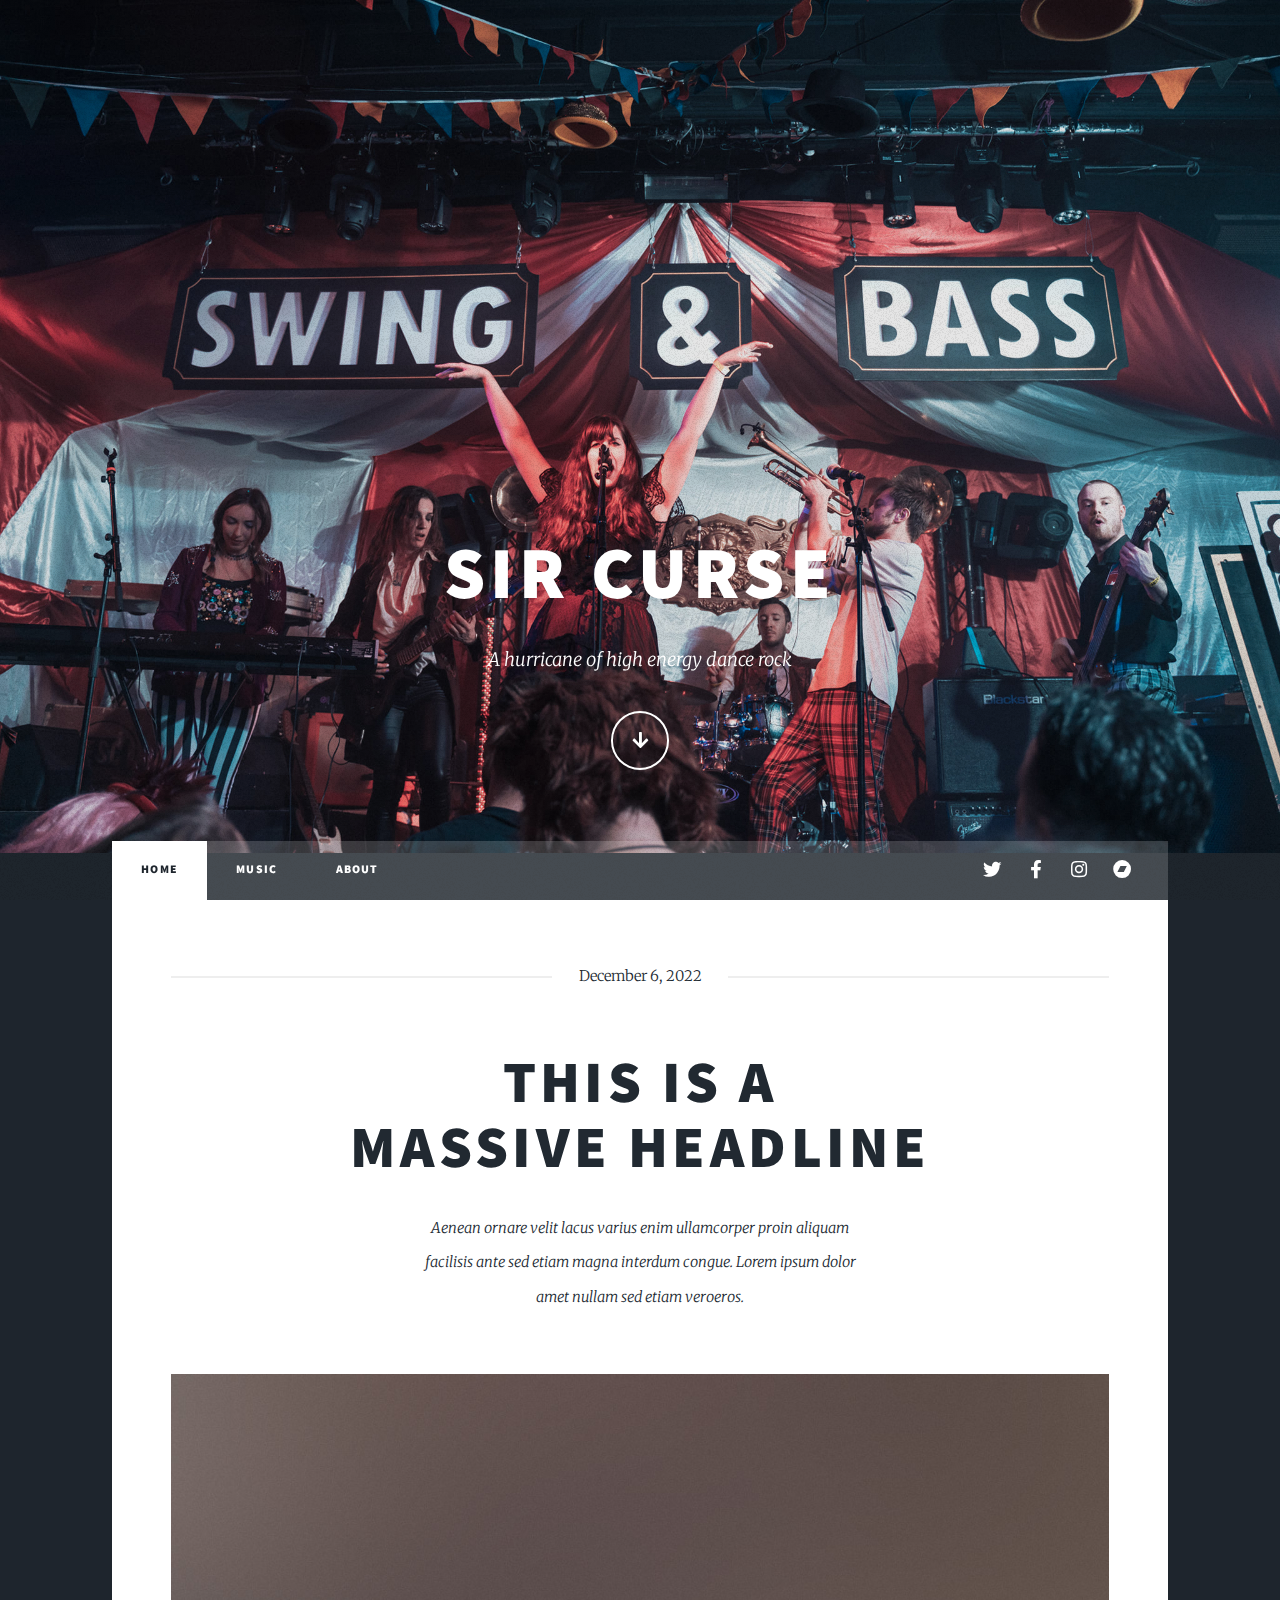
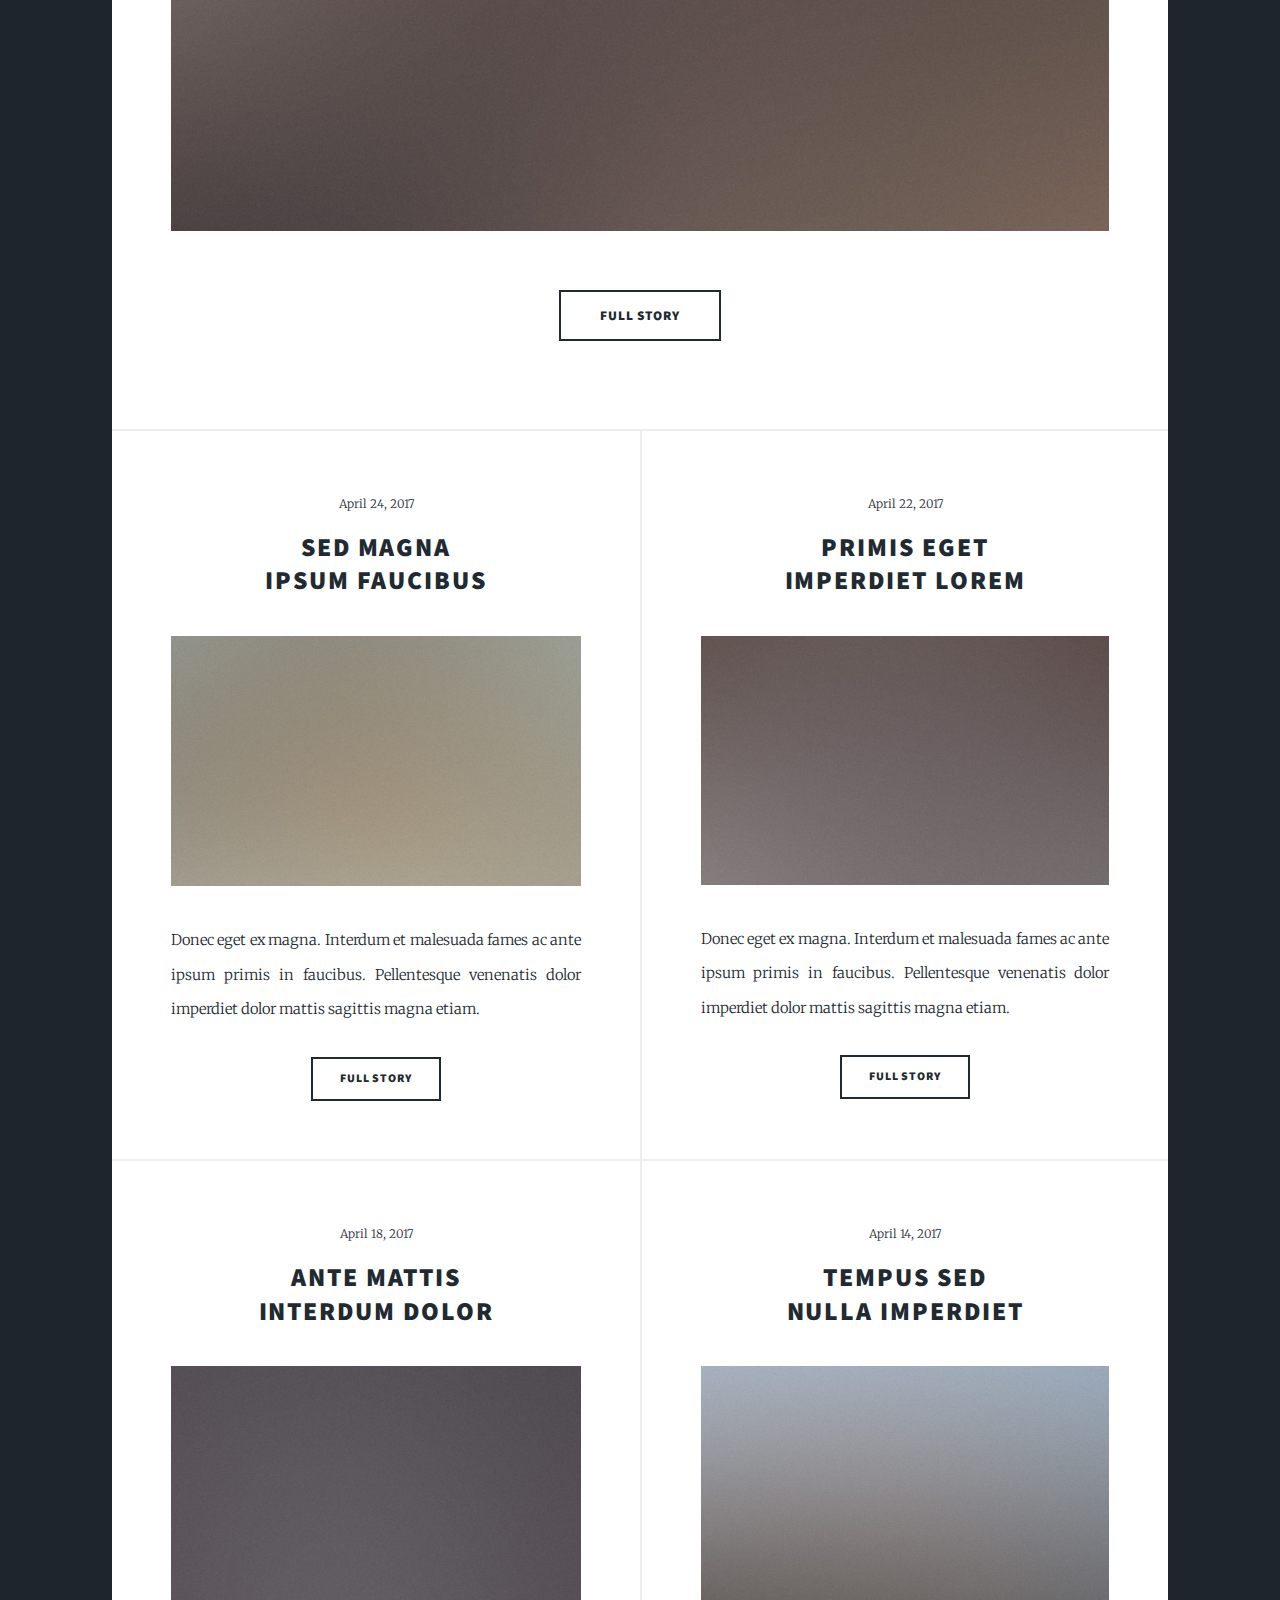
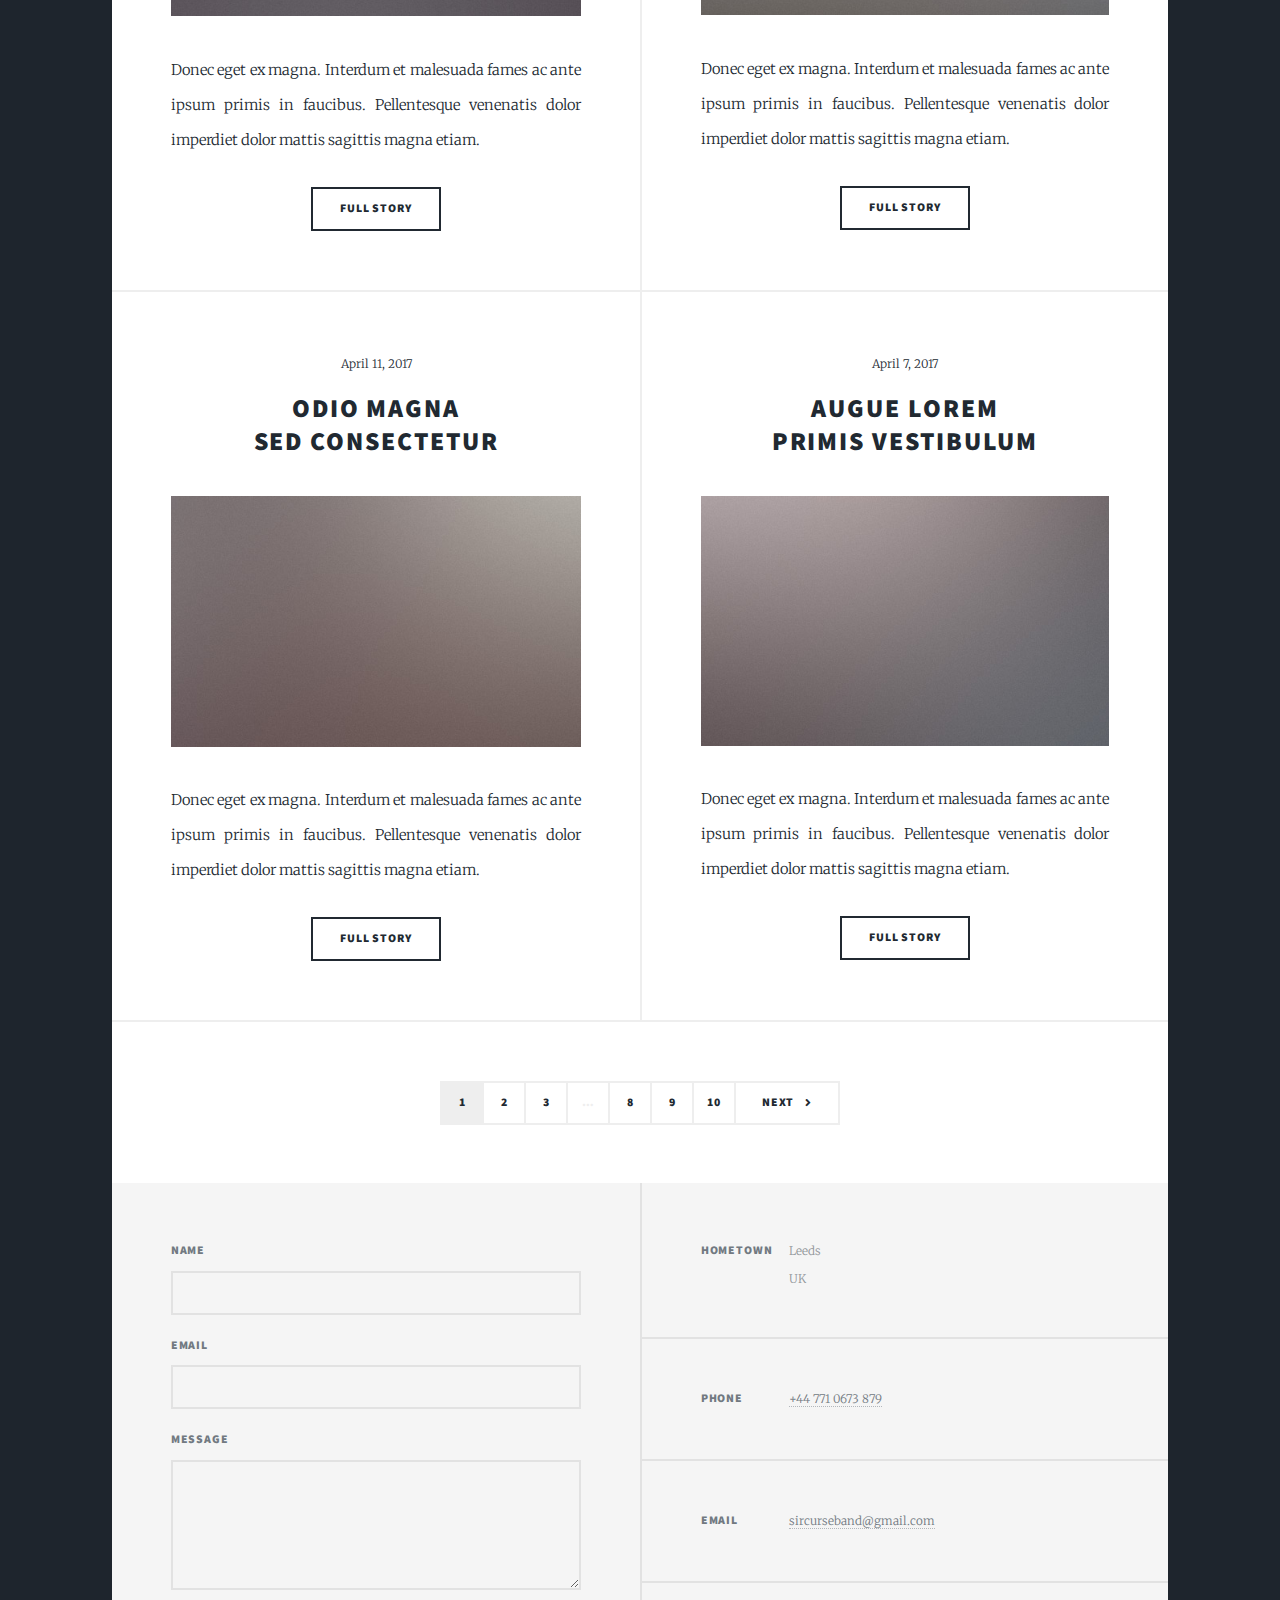
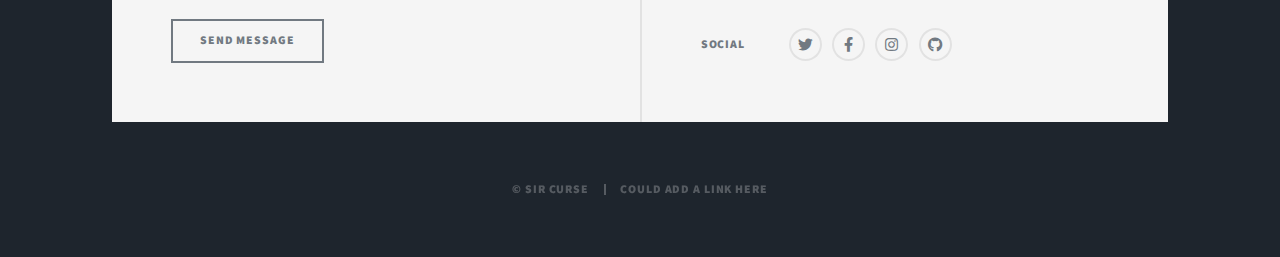
==== commit c56d1631: "bandcamp" ====
--- a/index.html
+++ b/index.html
@@ -37,7 +37,7 @@
 							<li><a href="https://twitter.com/sircurseband" class="icon brands fa-twitter"><span class="label">Twitter</span></a></li>
 							<li><a href="https://www.facebook.com/SirCurseBand" class="icon brands fa-facebook-f"><span class="label">Facebook</span></a></li>
 							<li><a href="https://www.instagram.com/sircurseband/" class="icon brands fa-instagram"><span class="label">Instagram</span></a></li>
-							<li><a href="#" class="icon brands fa-github"><span class="label">GitHub</span></a></li>
+							<li><a href="#" class="icon brands fa-bandcamp"><span class="label">Bandcamp</span></a></li>
 						</ul>
 					</nav>
 
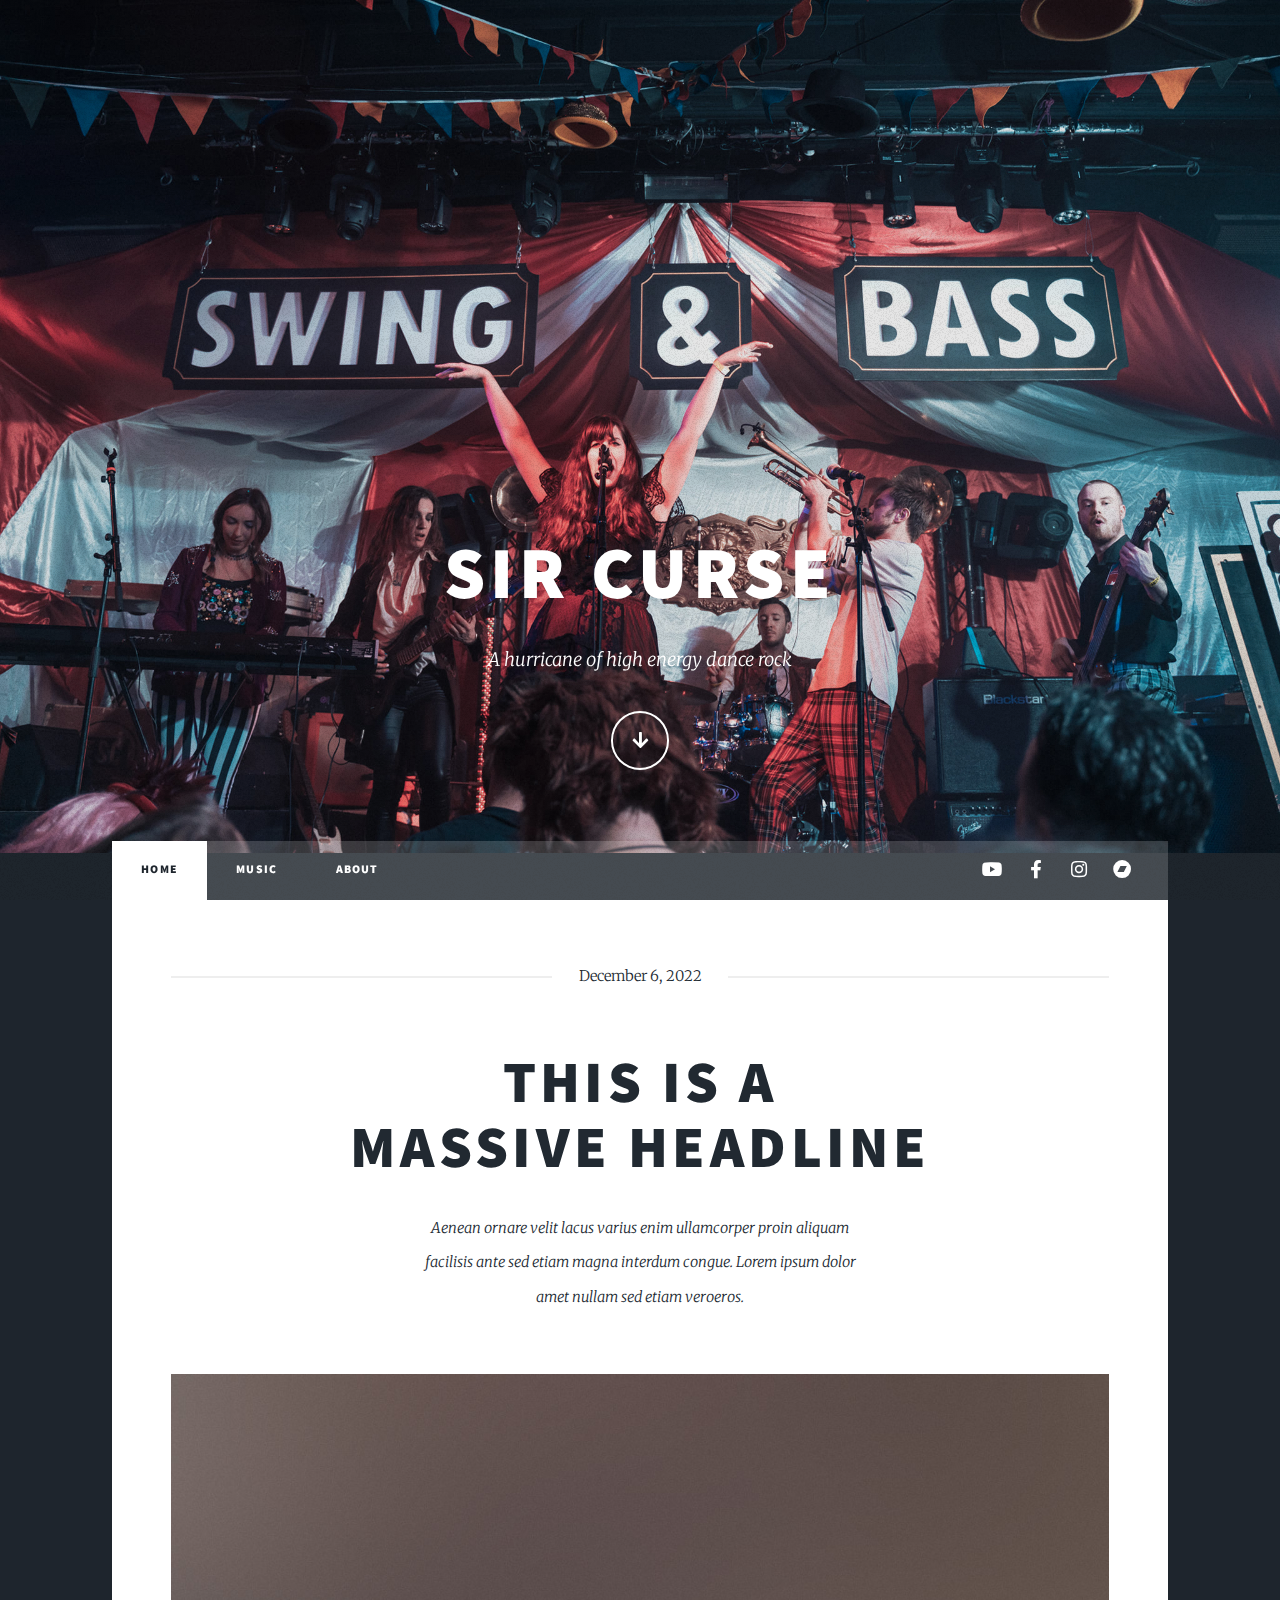
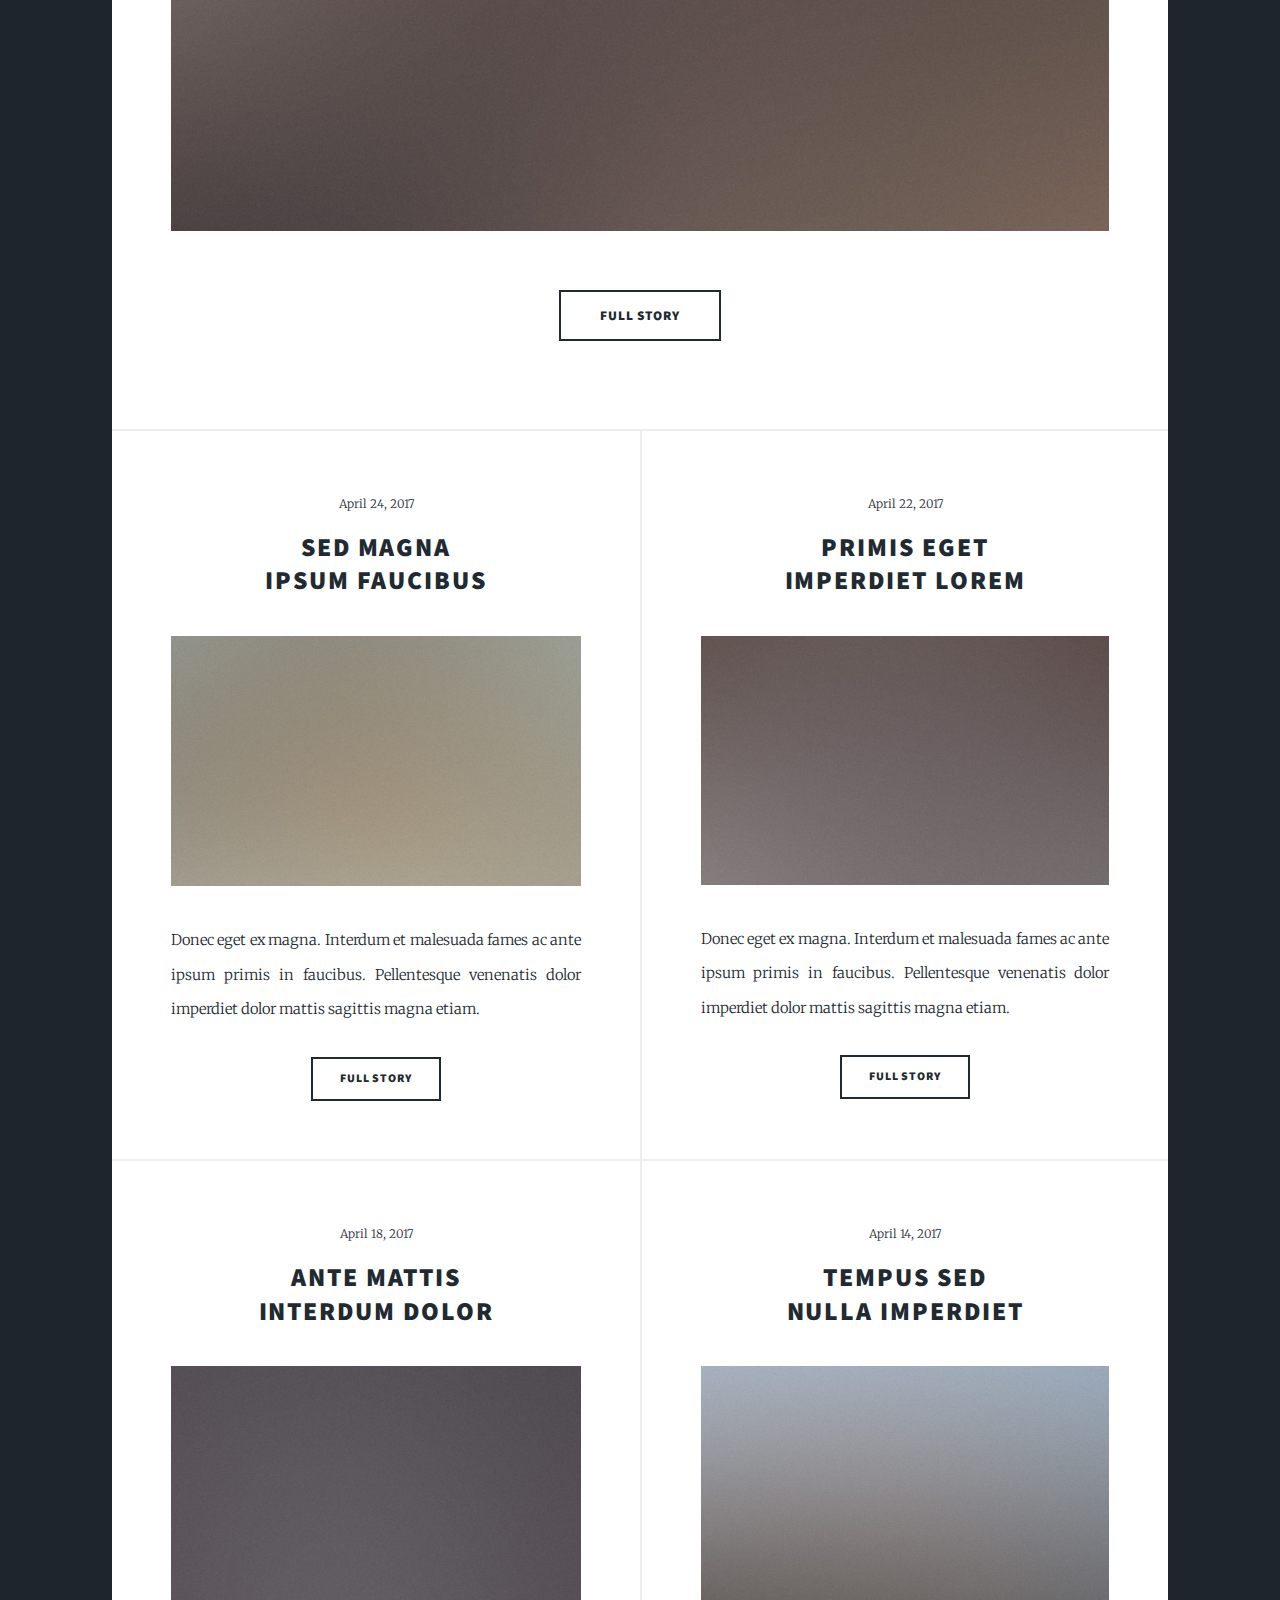
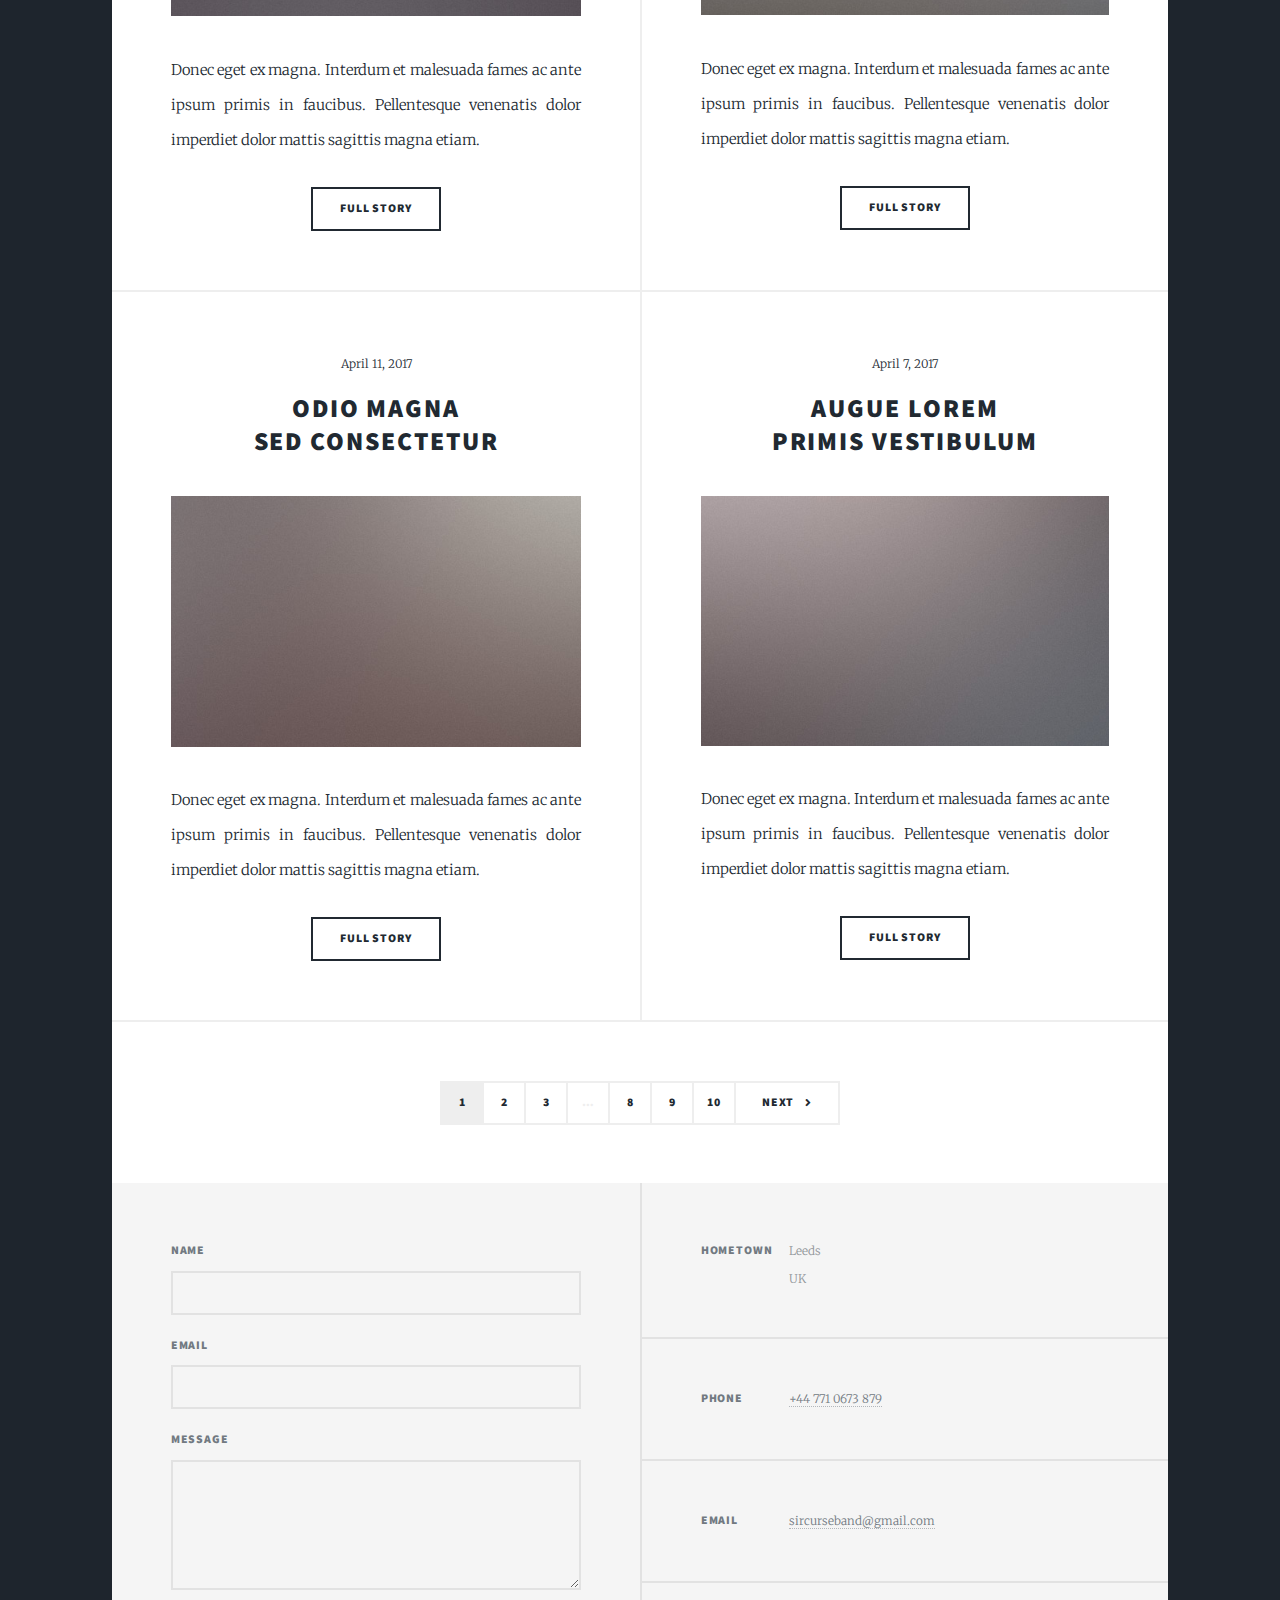
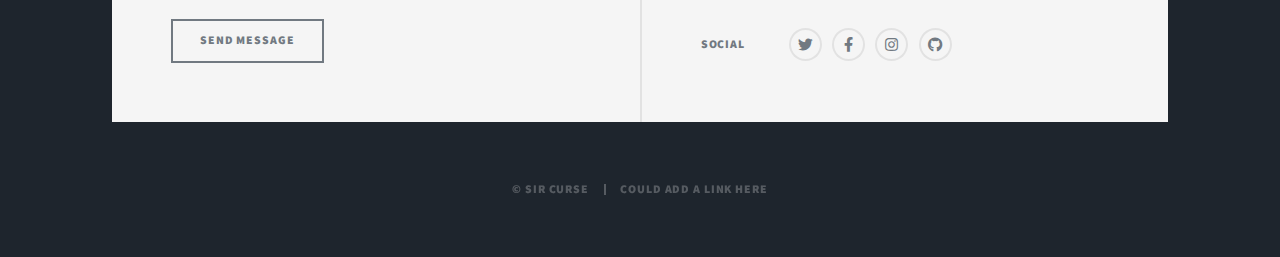
==== commit 54b88dab: "youtube" ====
--- a/index.html
+++ b/index.html
@@ -34,7 +34,7 @@
 							<li><a href="elements.html">About</a></li>
 						</ul>
 						<ul class="icons">
-							<li><a href="https://twitter.com/sircurseband" class="icon brands fa-twitter"><span class="label">Twitter</span></a></li>
+							<li><a href="https://www.youtube.com/channel/UCI7M1BX2xQZOenlOyiiSI9A" class="icon brands fa-youtube"><span class="label">YouTube</span></a></li>
 							<li><a href="https://www.facebook.com/SirCurseBand" class="icon brands fa-facebook-f"><span class="label">Facebook</span></a></li>
 							<li><a href="https://www.instagram.com/sircurseband/" class="icon brands fa-instagram"><span class="label">Instagram</span></a></li>
 							<li><a href="#" class="icon brands fa-bandcamp"><span class="label">Bandcamp</span></a></li>
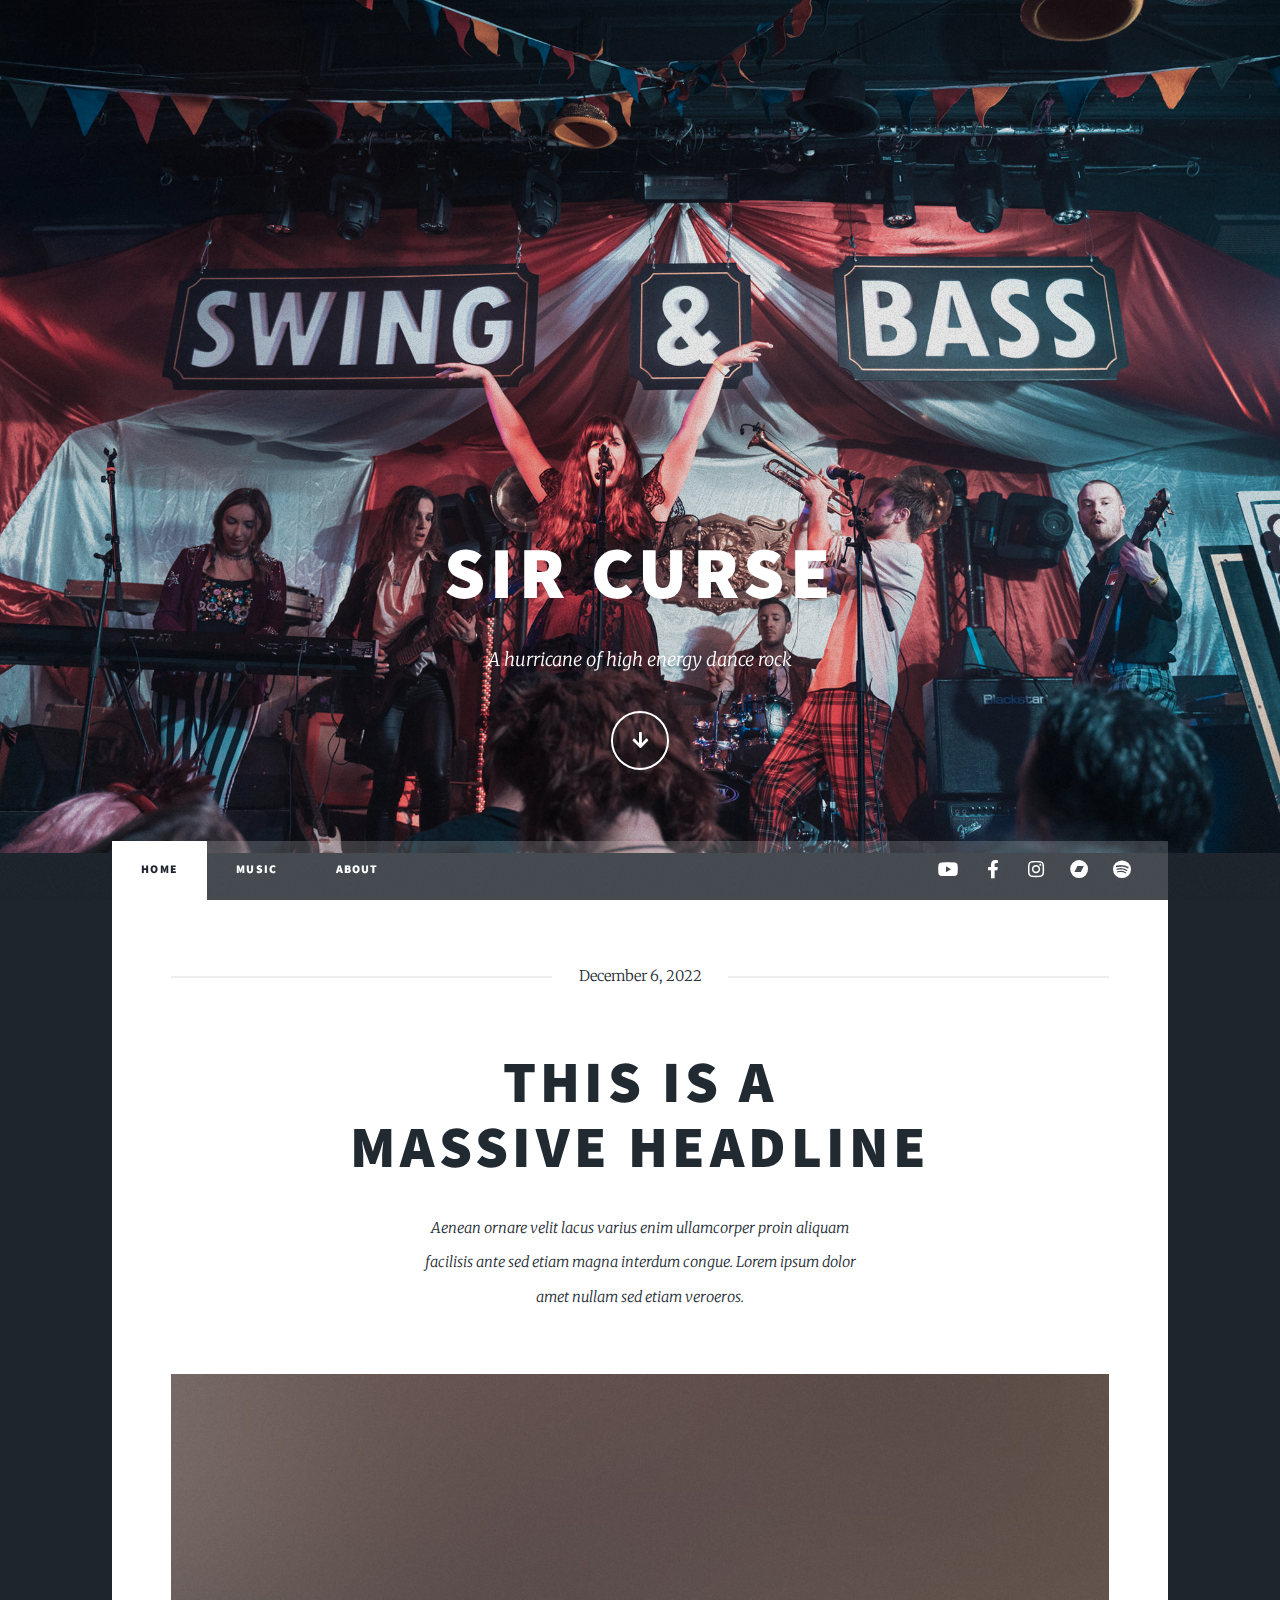
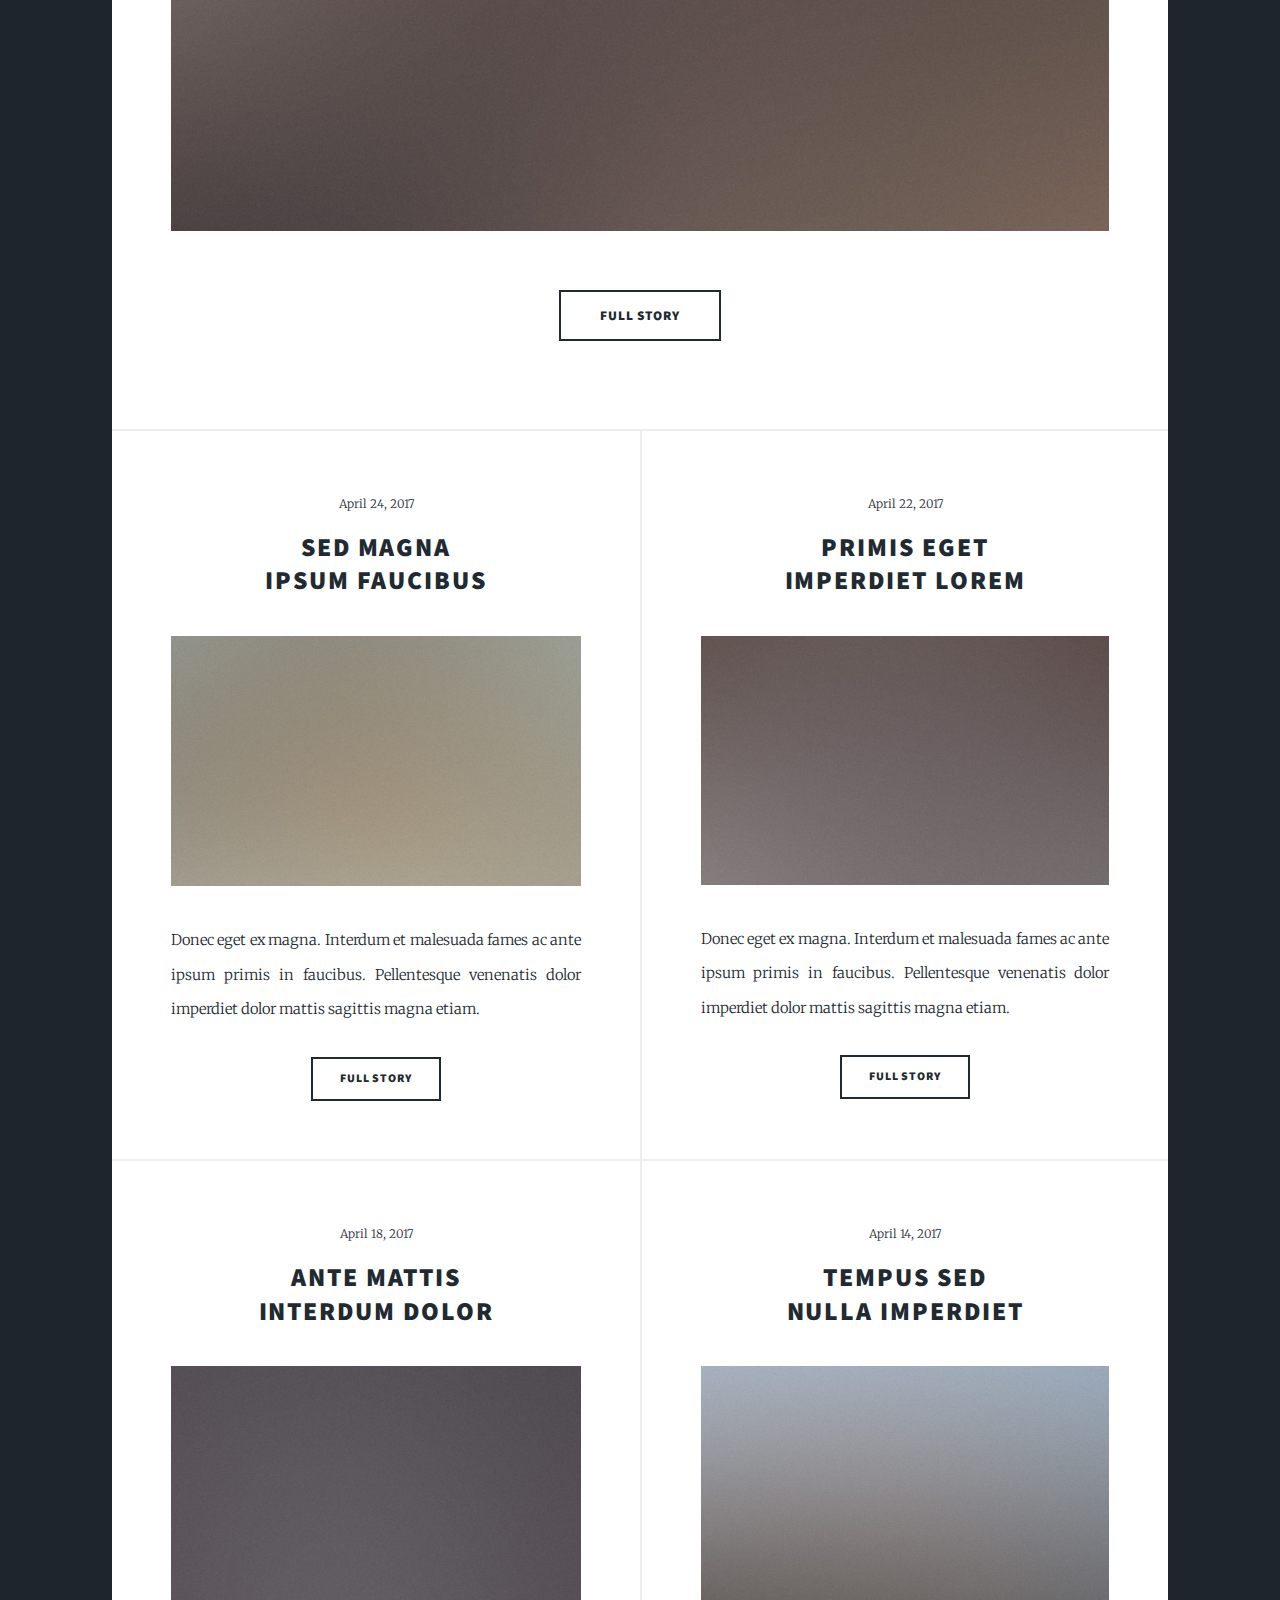
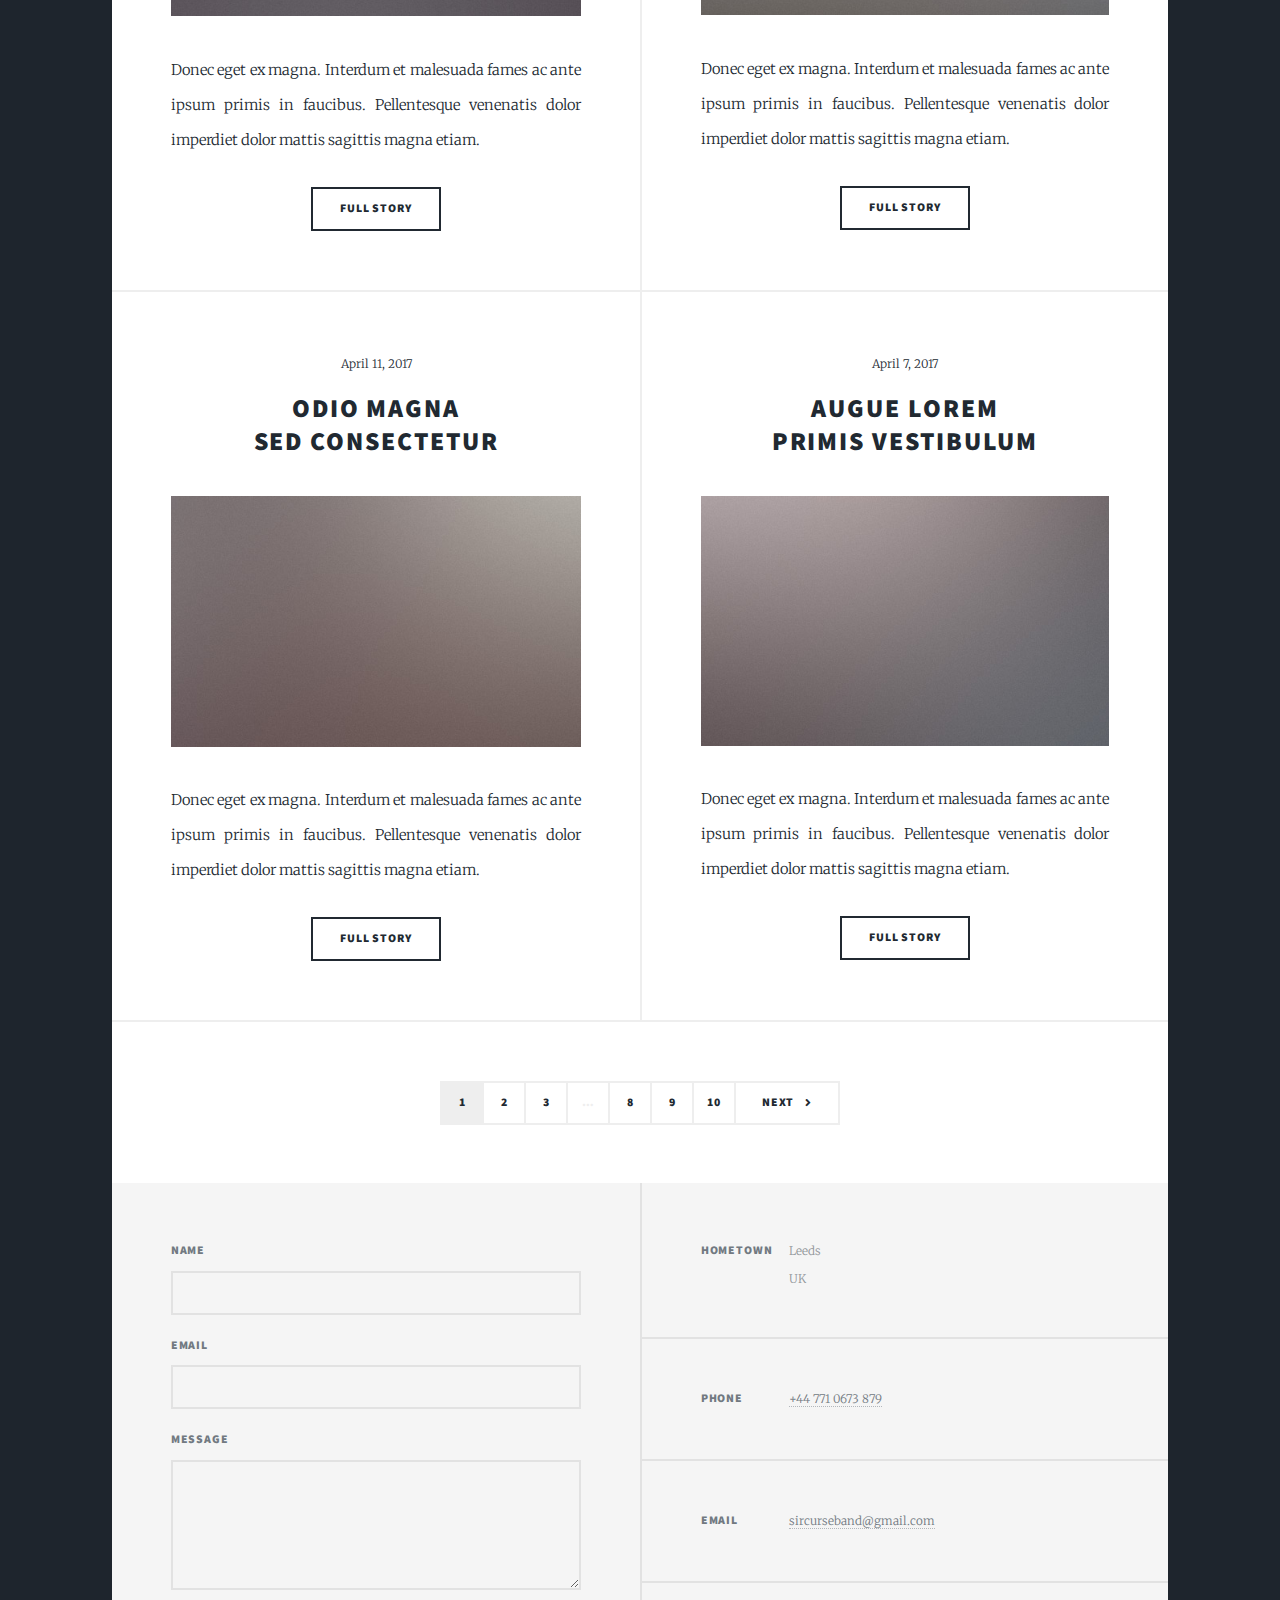
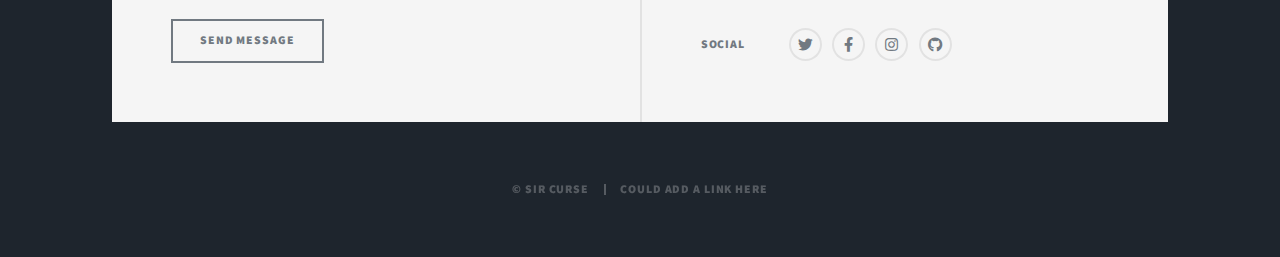
==== commit 8ea98df1: "links" ====
--- a/index.html
+++ b/index.html
@@ -37,7 +37,8 @@
 							<li><a href="https://www.youtube.com/channel/UCI7M1BX2xQZOenlOyiiSI9A" class="icon brands fa-youtube"><span class="label">YouTube</span></a></li>
 							<li><a href="https://www.facebook.com/SirCurseBand" class="icon brands fa-facebook-f"><span class="label">Facebook</span></a></li>
 							<li><a href="https://www.instagram.com/sircurseband/" class="icon brands fa-instagram"><span class="label">Instagram</span></a></li>
-							<li><a href="#" class="icon brands fa-bandcamp"><span class="label">Bandcamp</span></a></li>
+							<li><a href="https://sircurse.bandcamp.com" class="icon brands fa-bandcamp"><span class="label">Bandcamp</span></a></li>
+							<li><a href="https://open.spotify.com/artist/56k5F2qC0S7BKOSHir0Hhb" class="icon brands fa-spotify"><span class="label">Spotify</span></a></li>
 						</ul>
 					</nav>
 
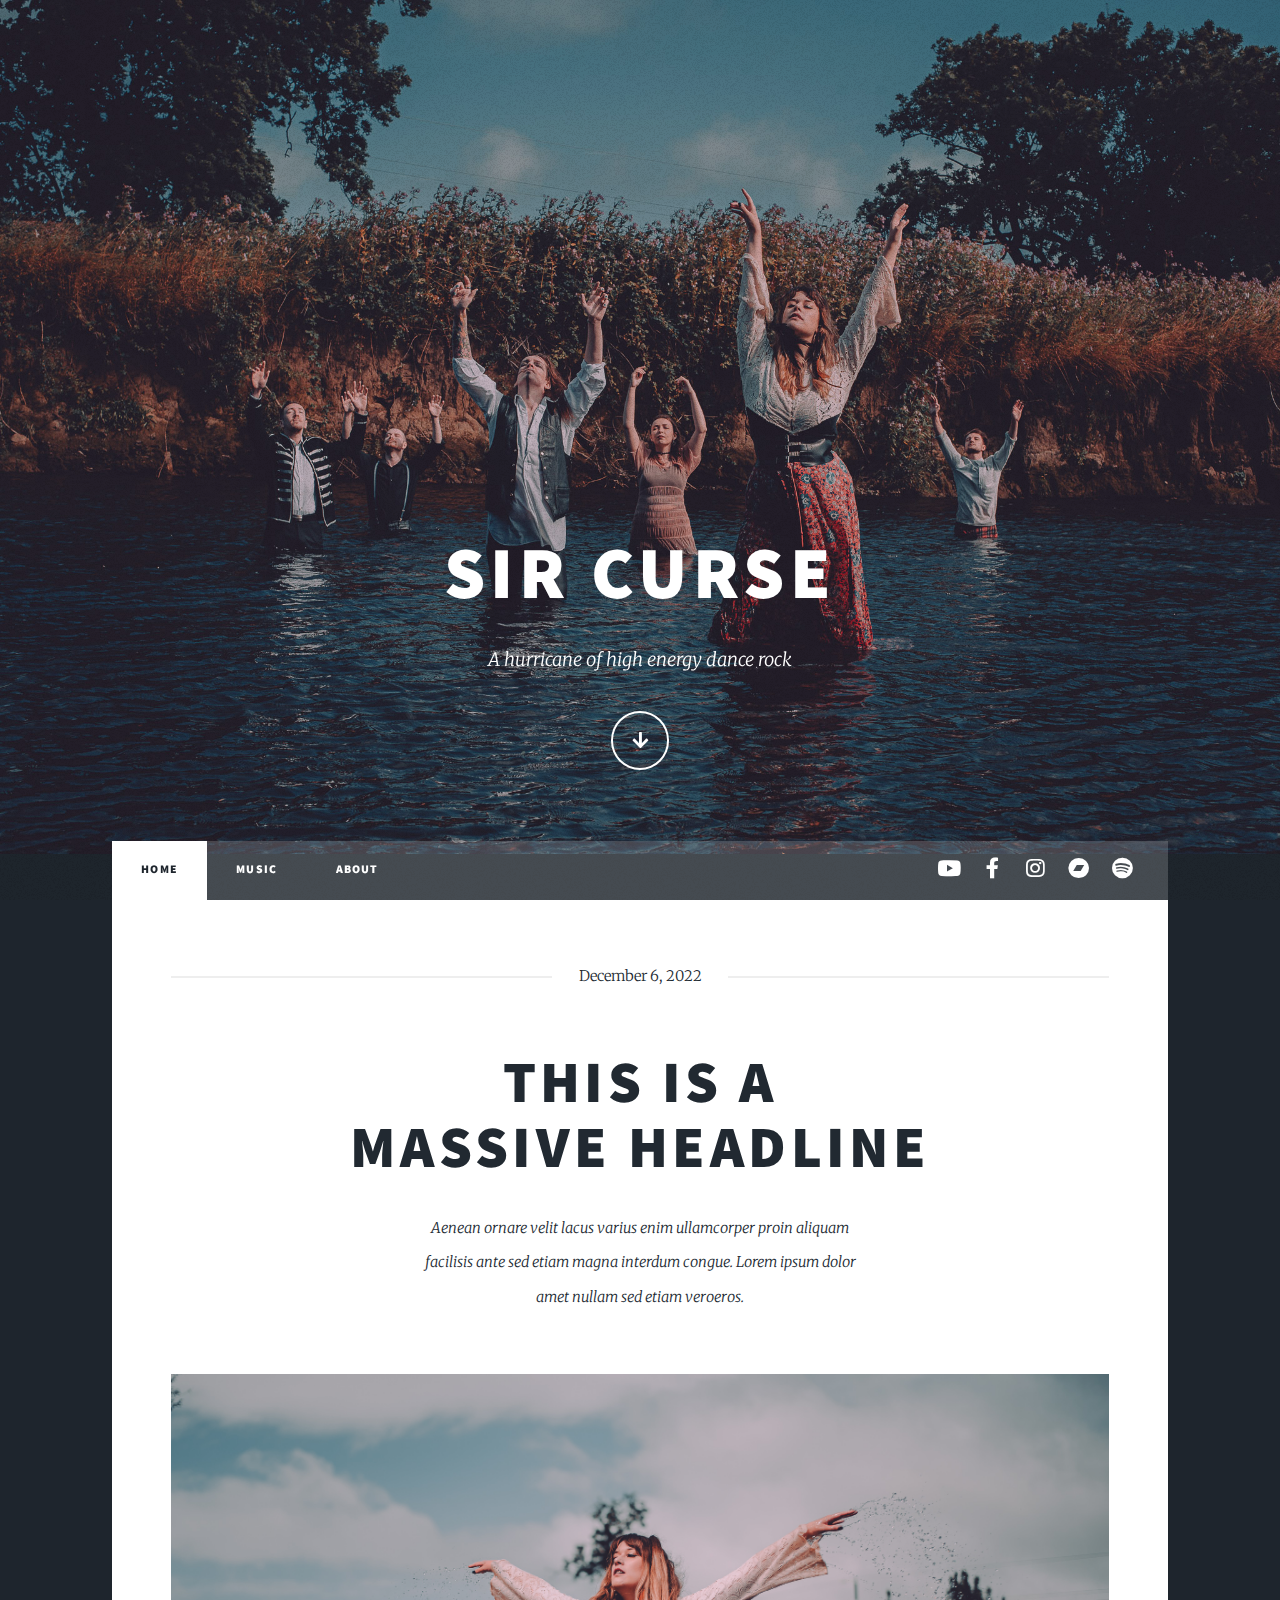
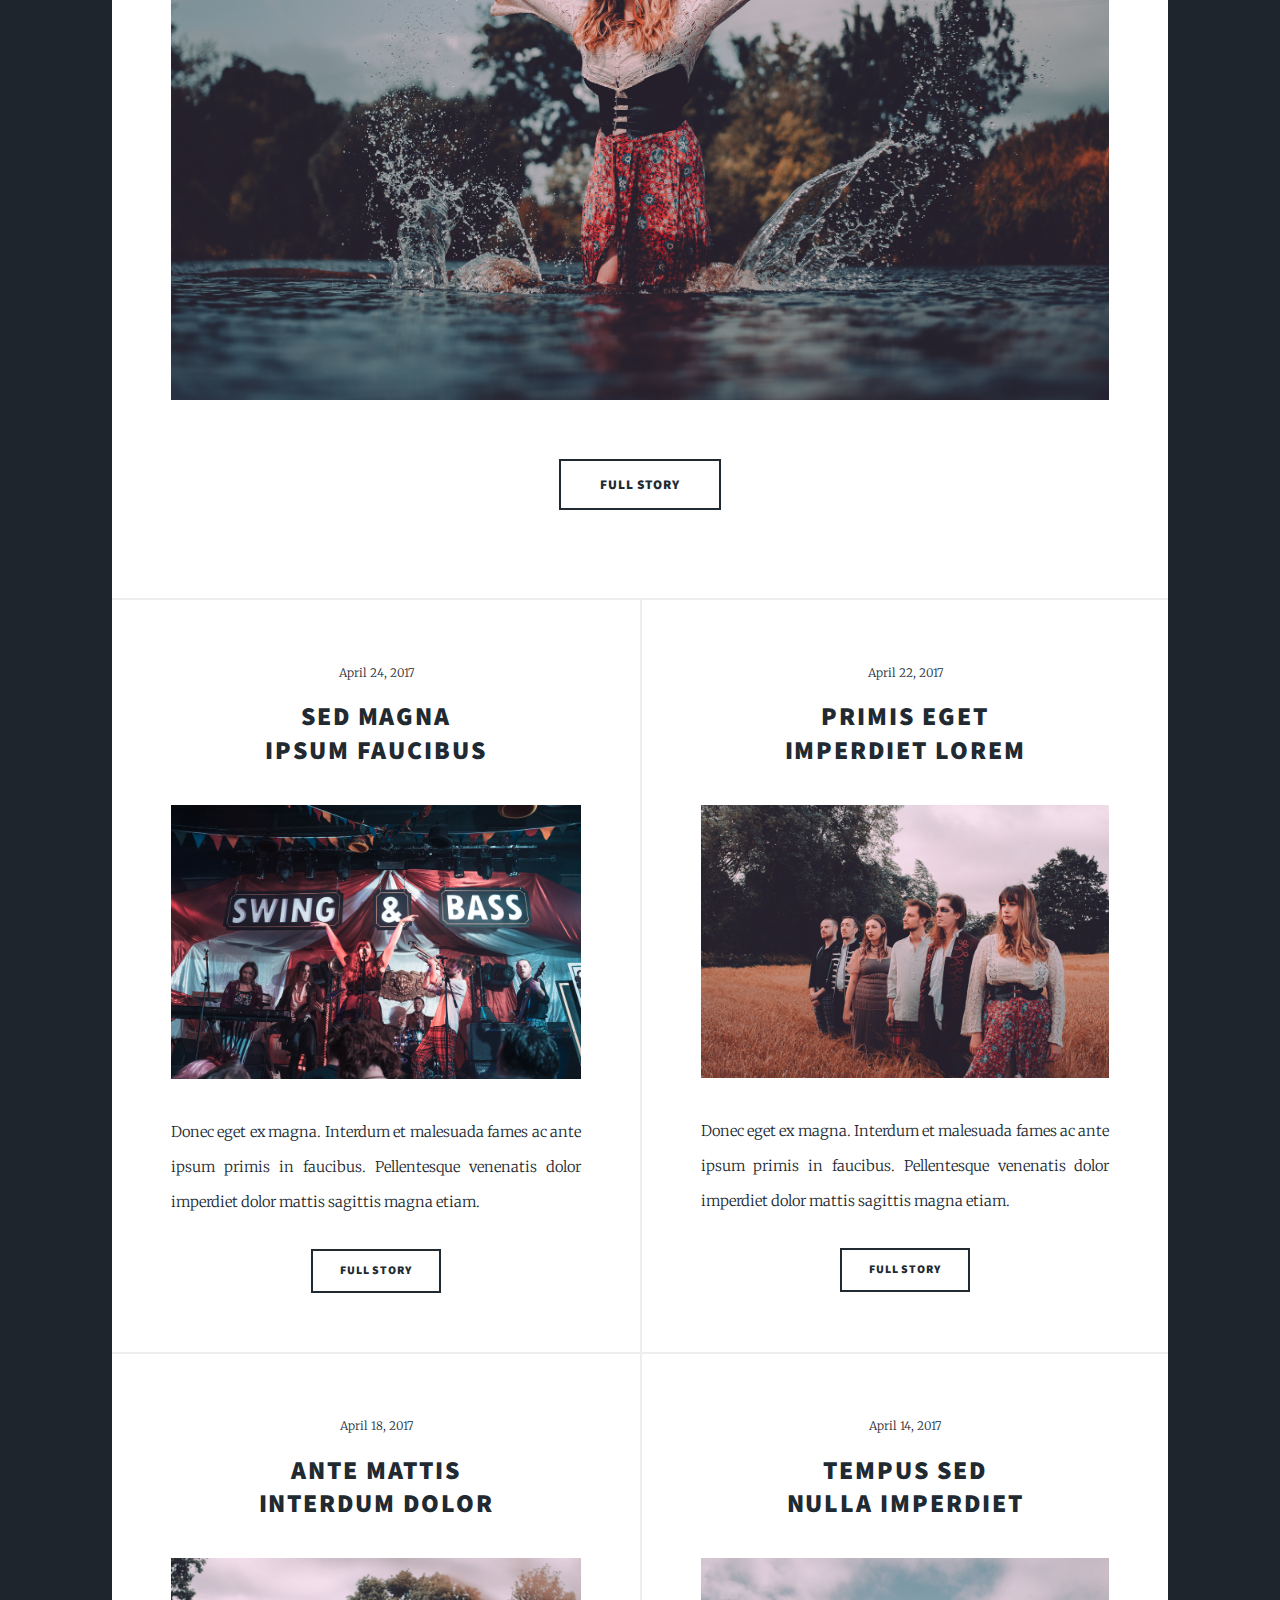
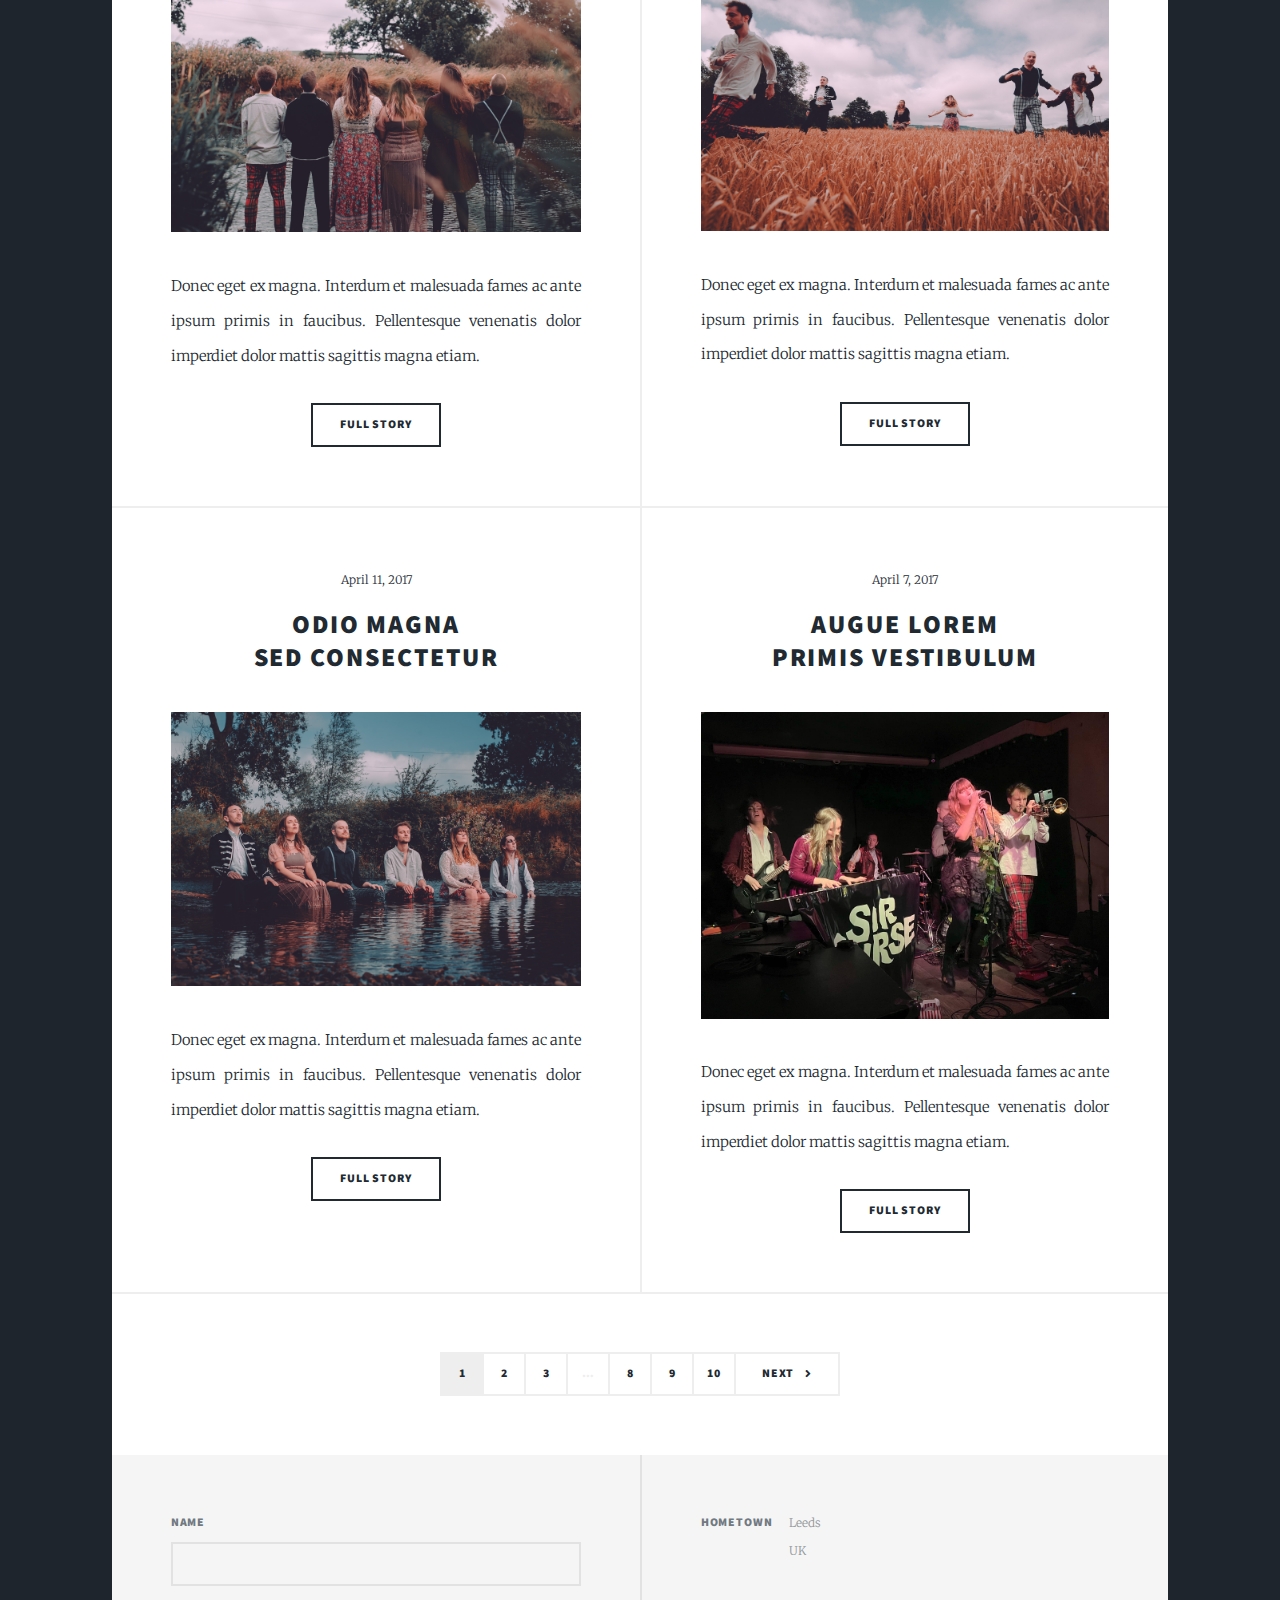
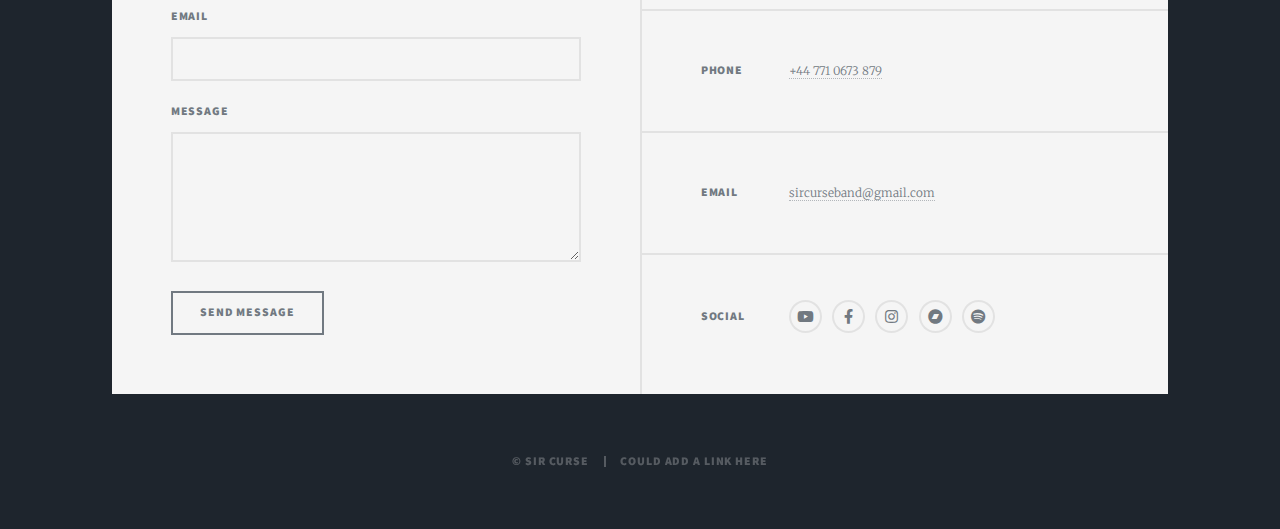
==== commit 26280458: "footer links" ====
--- a/index.html
+++ b/index.html
@@ -194,10 +194,11 @@
 							<section>
 								<h3>Social</h3>
 								<ul class="icons alt">
-									<li><a href="#" class="icon brands alt fa-twitter"><span class="label">Twitter</span></a></li>
-									<li><a href="#" class="icon brands alt fa-facebook-f"><span class="label">Facebook</span></a></li>
-									<li><a href="#" class="icon brands alt fa-instagram"><span class="label">Instagram</span></a></li>
-									<li><a href="#" class="icon brands alt fa-github"><span class="label">GitHub</span></a></li>
+									<li><a href="https://www.youtube.com/channel/UCI7M1BX2xQZOenlOyiiSI9A" class="icon brands fa-youtube"><span class="label">YouTube</span></a></li>
+									<li><a href="https://www.facebook.com/SirCurseBand" class="icon brands fa-facebook-f"><span class="label">Facebook</span></a></li>
+									<li><a href="https://www.instagram.com/sircurseband/" class="icon brands fa-instagram"><span class="label">Instagram</span></a></li>
+									<li><a href="https://sircurse.bandcamp.com" class="icon brands fa-bandcamp"><span class="label">Bandcamp</span></a></li>
+									<li><a href="https://open.spotify.com/artist/56k5F2qC0S7BKOSHir0Hhb" class="icon brands fa-spotify"><span class="label">Spotify</span></a></li>
 								</ul>
 							</section>
 						</section>
--- a/assets/css/main.css
+++ b/assets/css/main.css
@@ -1,11 +1,5 @@
 @import url(fontawesome-all.min.css);
 @import url("https://fonts.googleapis.com/css?family=Merriweather:300,700,300italic,700italic|Source+Sans+Pro:900");
-
-/*
-	Massively by HTML5 UP
-	html5up.net | @ajlkn
-	Free for personal and commercial use under the CCA 3.0 license (html5up.net/license)
-*/
 
 html, body, div, span, applet, object,
 iframe, h1, h2, h3, h4, h5, h6, p, blockquote,
@@ -298,7 +292,7 @@
 
 		a:hover {
 			border-bottom-color: transparent;
-			color: #18bfef !important;
+			color: #760C00 !important;
 		}
 
 	strong, b {
@@ -2215,8 +2209,8 @@
 		input[type="button"]:hover,
 		button:hover,
 		.button:hover {
-			box-shadow: inset 0 0 0 2px #18bfef;
-			color: #18bfef !important;
+			box-shadow: inset 0 0 0 2px #760C00;
+			color: #760C00 !important;
 		}
 
 		input[type="submit"].primary,
@@ -2234,7 +2228,7 @@
 			input[type="button"].primary:hover,
 			button.primary:hover,
 			.button.primary:hover {
-				background-color: #18bfef;
+				background-color: #760C00;
 			}
 
 /* Form */
@@ -2491,7 +2485,7 @@
 		input[type="email"]:focus,
 		select:focus,
 		textarea:focus {
-			border-color: #18bfef;
+			border-color: #760C00;
 		}
 
 	select {
@@ -2526,7 +2520,7 @@
 
 	input[type="checkbox"]:focus + label:before,
 	input[type="radio"]:focus + label:before {
-		border-color: #18bfef;
+		border-color: #760C00;
 	}
 
 	::-webkit-input-placeholder {
@@ -2823,7 +2817,7 @@
 				display: inline-block;
 				text-align: center;
 				border-radius: 100%;
-				font-size: 1.25rem;
+				font-size: 1.45rem;
 			}
 
 		ul.icons.alt li .icon:before {
@@ -2890,7 +2884,7 @@
 	}
 
 	ul.icons li a.icon:hover:before {
-		color: #18bfef;
+		color: #760C00;
 	}
 
 	ul.icons.alt li .icon:before {
@@ -2898,7 +2892,7 @@
 	}
 
 	ul.icons.alt li a.icon:hover:before {
-		box-shadow: inset 0 0 0 2px #18bfef;
+		box-shadow: inset 0 0 0 2px #760C00;
 	}
 
 /* Section/Article */
@@ -3197,14 +3191,14 @@
 	}
 
 		.pagination a:hover {
-			color: #18bfef !important;
-			border-color: #18bfef;
+			color: #760C00 !important;
+			border-color: #760C00;
 			z-index: 1;
 		}
 
 			.pagination a:hover + a,
 			.pagination a:hover + span {
-				border-left-color: #18bfef;
+				border-left-color: #760C00;
 			}
 
 		.pagination a.active {
@@ -3324,7 +3318,7 @@
 
 			#intro a:hover {
 				border-bottom-color: transparent;
-				color: #18bfef !important;
+				color: #760C00 !important;
 			}
 
 		#intro strong, #intro b {
@@ -3363,8 +3357,8 @@
 			#intro input[type="button"]:hover,
 			#intro button:hover,
 			#intro .button:hover {
-				box-shadow: inset 0 0 0 2px #18bfef;
-				color: #18bfef !important;
+				box-shadow: inset 0 0 0 2px #760C00;
+				color: #760C00 !important;
 			}
 
 			#intro input[type="submit"].primary,
@@ -3382,7 +3376,7 @@
 				#intro input[type="button"].primary:hover,
 				#intro button.primary:hover,
 				#intro .button.primary:hover {
-					background-color: #18bfef;
+					background-color: #760C00;
 				}
 
 		#intro h1 {
@@ -3533,7 +3527,7 @@
 
 			#header a:hover {
 				border-bottom-color: transparent;
-				color: #18bfef !important;
+				color: #760C00 !important;
 			}
 
 		#header strong, #header b {
@@ -3569,7 +3563,7 @@
 			font-family: "Source Sans Pro", Helvetica, sans-serif;
 			font-size: 2.25rem;
 			font-weight: 900;
-			letter-spacing: 0.075em;
+			letter-spacing: 0.140em;
 			line-height: 1;
 			padding: 1rem 1.75rem;
 			text-transform: uppercase;
@@ -3577,8 +3571,8 @@
 		}
 
 			#header .logo:hover {
-				border-color: #18bfef !important;
-				color: #18bfef !important;
+				border-color: #760C00 !important;
+				color: #760C00 !important;
 			}
 
 		@media screen and (max-width: 980px) {
@@ -3632,7 +3626,7 @@
 		}
 
 		#nav ul.icons li a.icon:hover:before {
-			color: #18bfef;
+			color: #760C00;
 		}
 
 		#nav ul.icons.alt li .icon:before {
@@ -3640,7 +3634,7 @@
 		}
 
 		#nav ul.icons.alt li a.icon:hover:before {
-			box-shadow: inset 0 0 0 2px #18bfef;
+			box-shadow: inset 0 0 0 2px #760C00;
 		}
 
 		#nav input, #nav select, #nav textarea {
@@ -3654,7 +3648,7 @@
 
 			#nav a:hover {
 				border-bottom-color: transparent;
-				color: #18bfef !important;
+				color: #760C00 !important;
 			}
 
 		#nav strong, #nav b {
@@ -3730,7 +3724,7 @@
 					}
 
 						#nav ul.links li.active a:hover {
-							color: #18bfef !important;
+							color: #760C00 !important;
 						}
 
 		#nav ul.icons {
@@ -3974,7 +3968,7 @@
 
 			#footer a:hover {
 				border-bottom-color: transparent;
-				color: #18bfef !important;
+				color: #760C00 !important;
 			}
 
 		#footer strong, #footer b {
@@ -4017,8 +4011,8 @@
 			#footer input[type="button"]:hover,
 			#footer button:hover,
 			#footer .button:hover {
-				box-shadow: inset 0 0 0 2px #18bfef;
-				color: #18bfef !important;
+				box-shadow: inset 0 0 0 2px #760C00;
+				color: #760C00 !important;
 			}
 
 			#footer input[type="submit"].primary,
@@ -4036,7 +4030,7 @@
 				#footer input[type="button"].primary:hover,
 				#footer button.primary:hover,
 				#footer .button.primary:hover {
-					background-color: #18bfef;
+					background-color: #760C00;
 				}
 
 		#footer label {
@@ -4056,7 +4050,7 @@
 			#footer input[type="email"]:focus,
 			#footer select:focus,
 			#footer textarea:focus {
-				border-color: #18bfef;
+				border-color: #760C00;
 			}
 
 		#footer select {
@@ -4091,7 +4085,7 @@
 
 		#footer input[type="checkbox"]:focus + label:before,
 		#footer input[type="radio"]:focus + label:before {
-			border-color: #18bfef;
+			border-color: #760C00;
 		}
 
 		#footer ::-webkit-input-placeholder {
@@ -4119,7 +4113,7 @@
 		}
 
 		#footer ul.icons li a.icon:hover:before {
-			color: #18bfef;
+			color: #760C00;
 		}
 
 		#footer ul.icons.alt li .icon:before {
@@ -4127,7 +4121,7 @@
 		}
 
 		#footer ul.icons.alt li a.icon:hover:before {
-			box-shadow: inset 0 0 0 2px #18bfef;
+			box-shadow: inset 0 0 0 2px #760C00;
 		}
 
 		#footer header.major .date:before, #footer header.major .date:after {
@@ -4167,14 +4161,14 @@
 		}
 
 			#footer .pagination a:hover {
-				color: #18bfef !important;
-				border-color: #18bfef;
+				color: #760C00 !important;
+				border-color: #760C00;
 				z-index: 1;
 			}
 
 				#footer .pagination a:hover + a,
 				#footer .pagination a:hover + span {
-					border-left-color: #18bfef;
+					border-left-color: #760C00;
 				}
 
 			#footer .pagination a.active {
@@ -4411,7 +4405,7 @@
 
 			#copyright a:hover {
 				border-bottom-color: transparent;
-				color: #18bfef !important;
+				color: #760C00 !important;
 			}
 
 		#copyright strong, #copyright b {
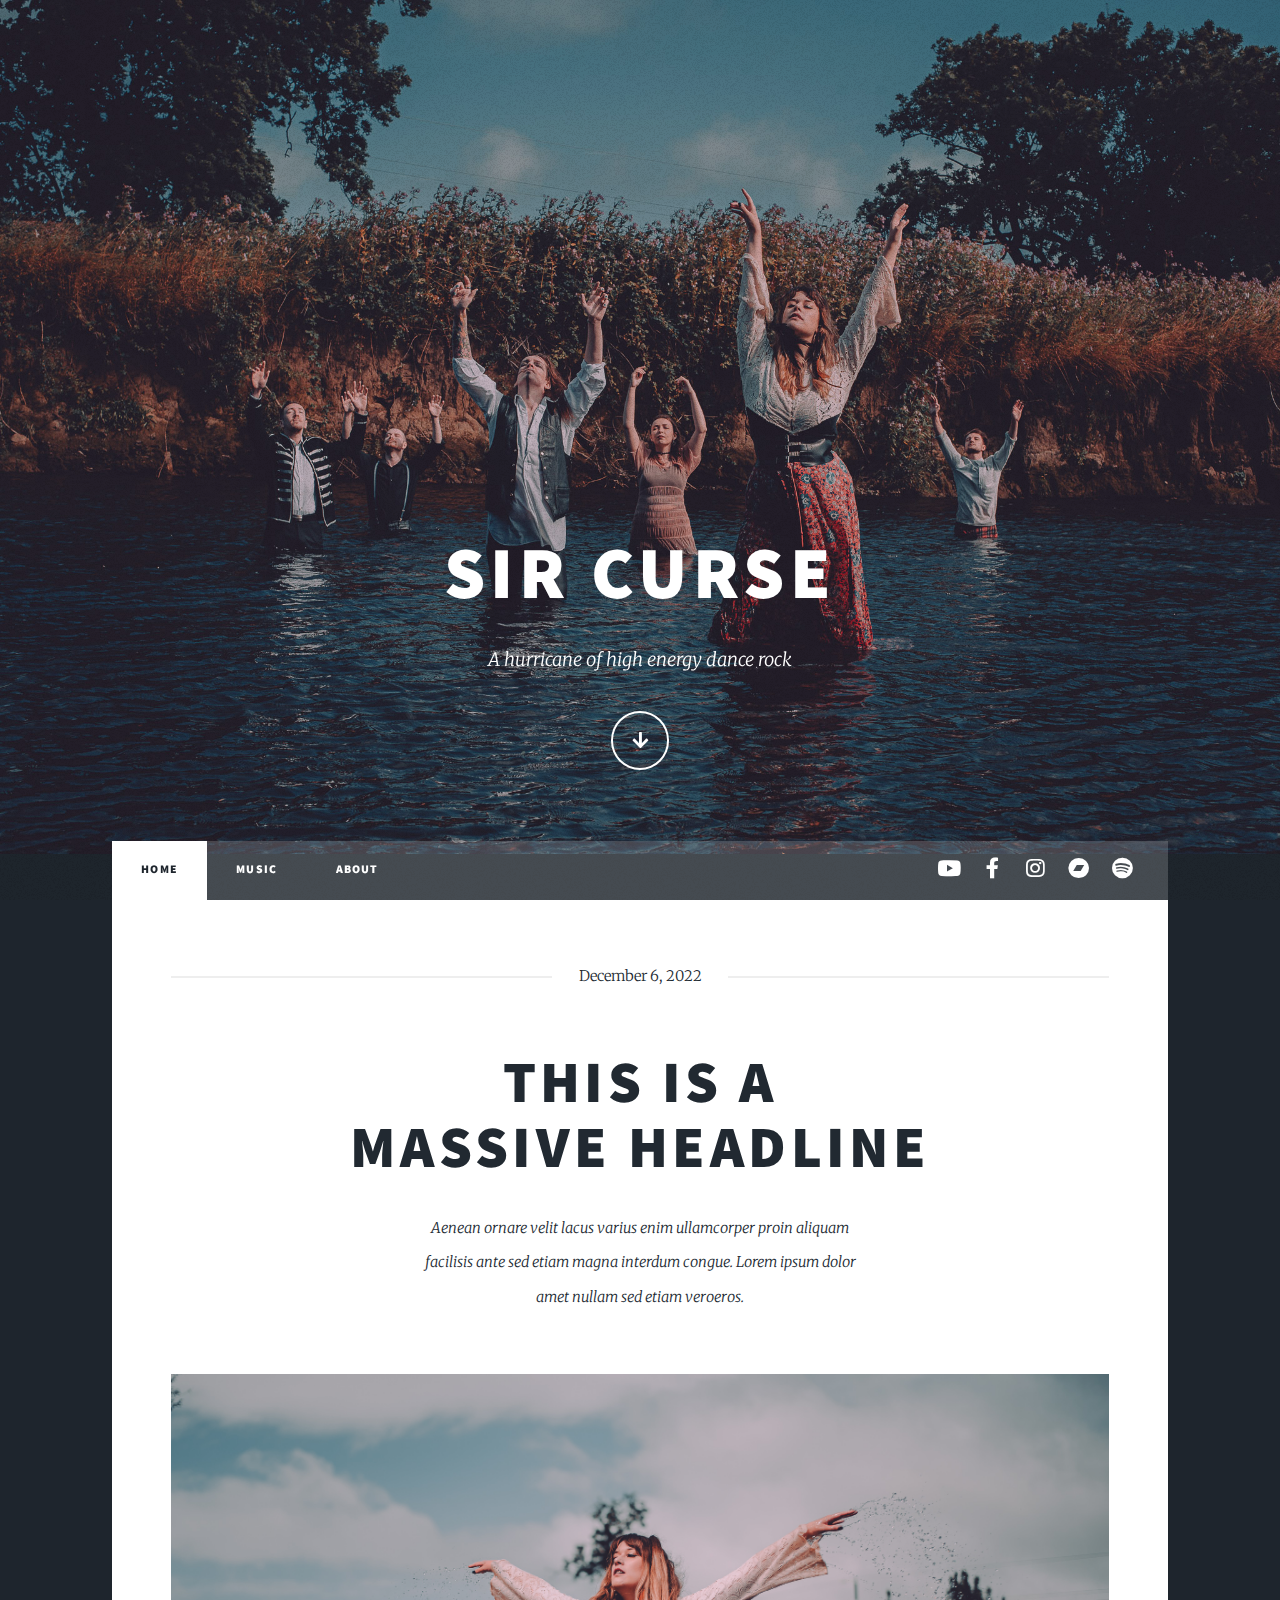
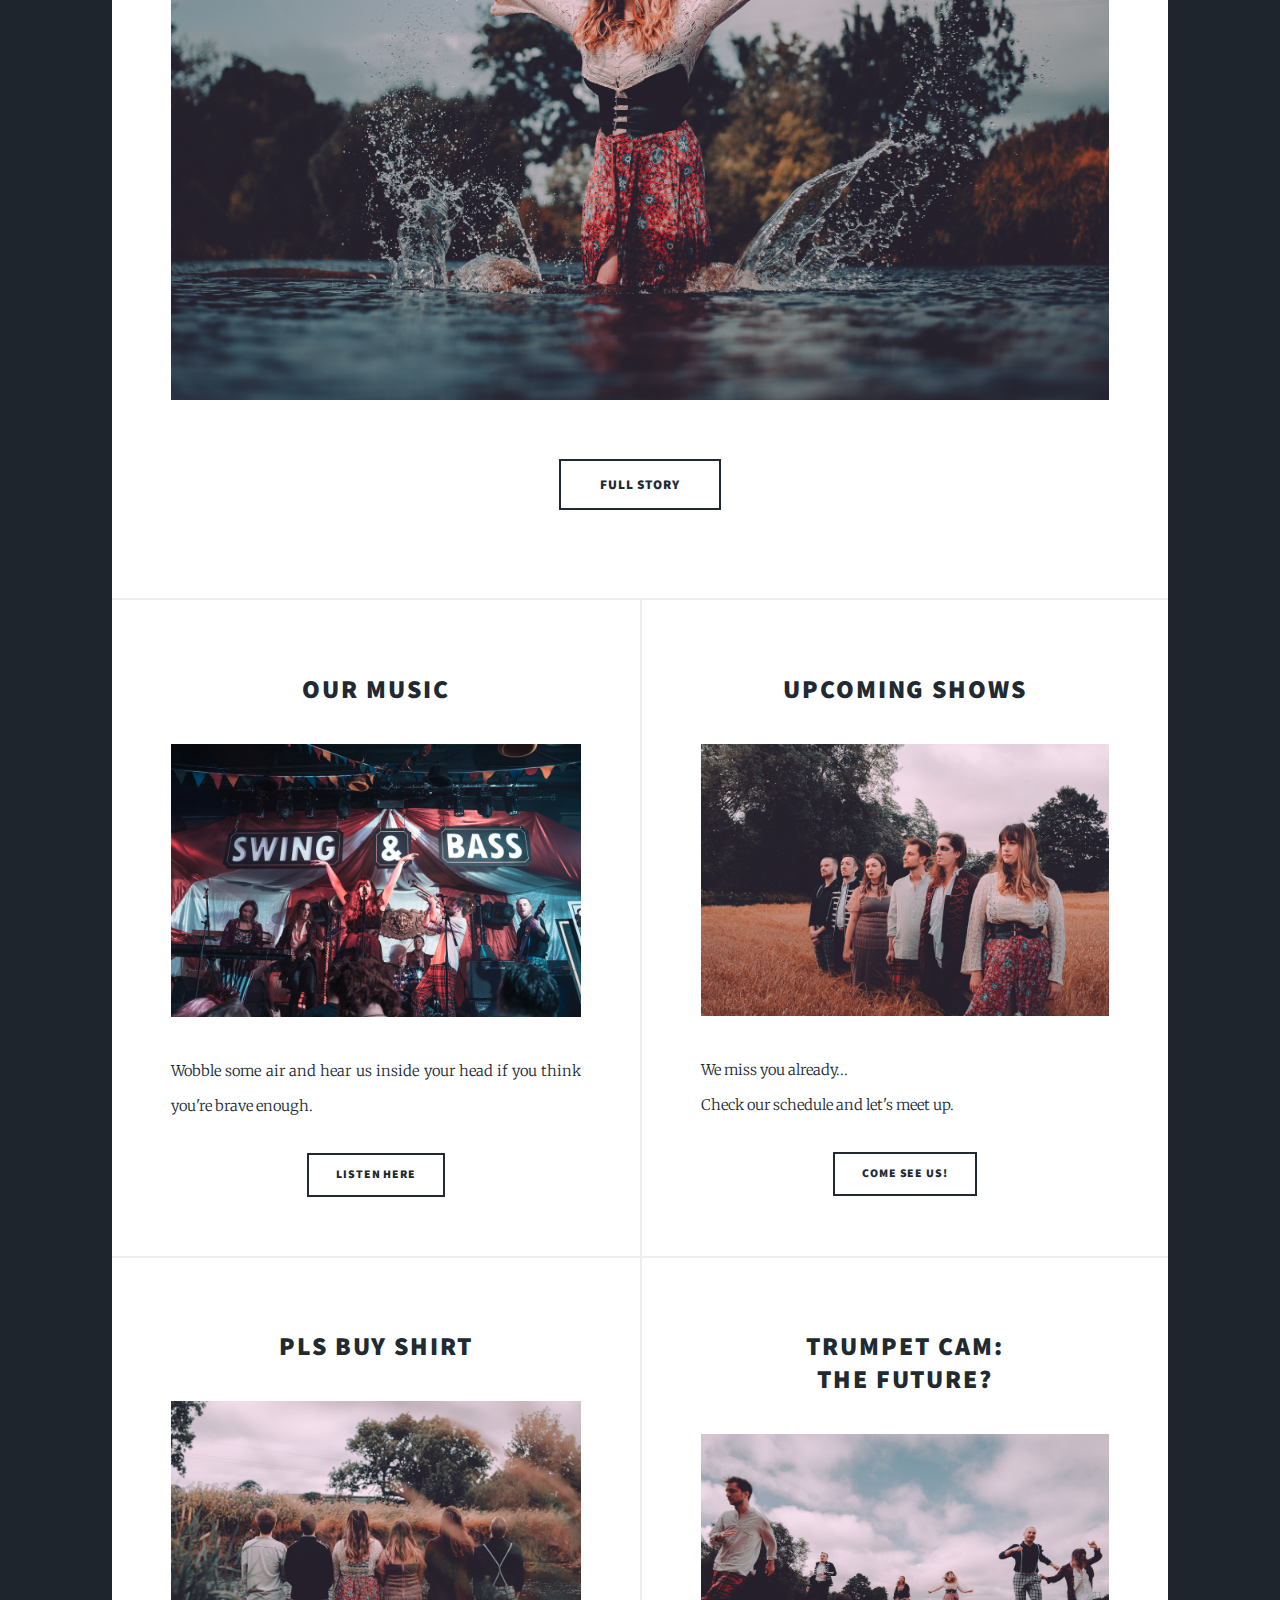
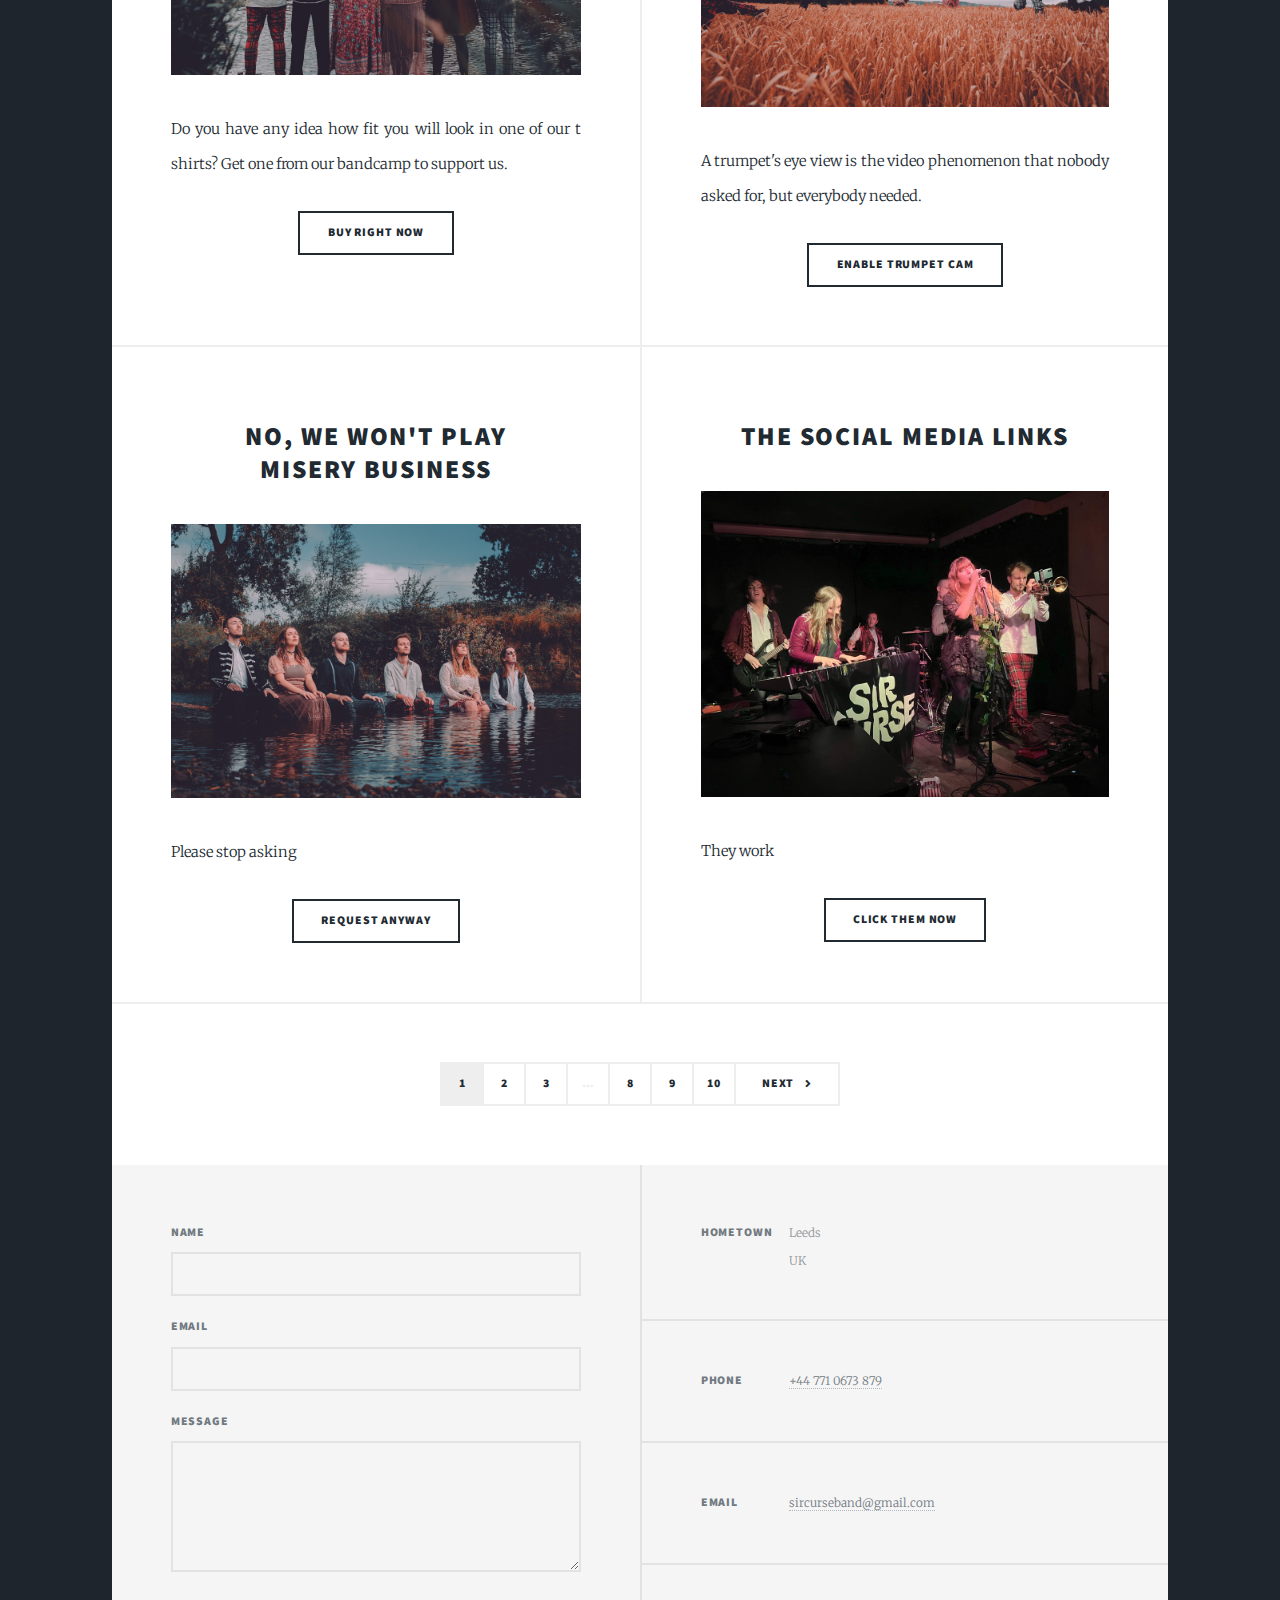
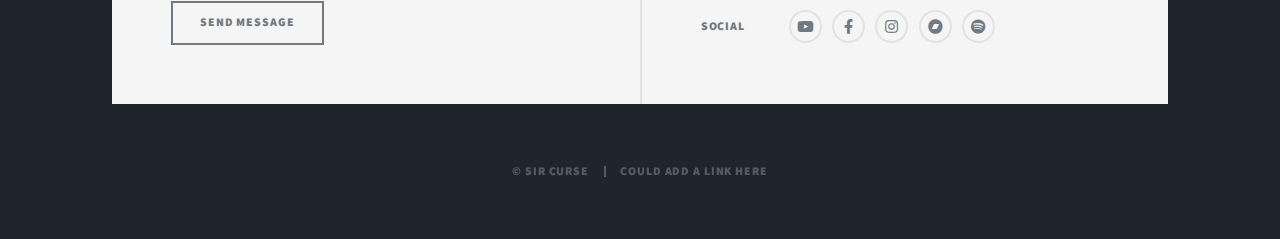
==== commit ab6c56b1: "text" ====
--- a/index.html
+++ b/index.html
@@ -65,74 +65,72 @@
 							<section class="posts">
 								<article>
 									<header>
-										<span class="date">April 24, 2017</span>
-										<h2><a href="#">Sed magna<br />
-										ipsum faucibus</a></h2>
+										<span class="date"></span>
+										<h2><a href="#">Our Music</a></h2>
 									</header>
 									<a href="#" class="image fit"><img src="images/pic02.jpg" alt="" /></a>
-									<p>Donec eget ex magna. Interdum et malesuada fames ac ante ipsum primis in faucibus. Pellentesque venenatis dolor imperdiet dolor mattis sagittis magna etiam.</p>
-									<ul class="actions special">
-										<li><a href="#" class="button">Full Story</a></li>
-									</ul>
-								</article>
-								<article>
-									<header>
-										<span class="date">April 22, 2017</span>
-										<h2><a href="#">Primis eget<br />
-										imperdiet lorem</a></h2>
+									<p>Wobble some air and hear us inside your head if you think you're brave enough.</p>
+									<ul class="actions special">
+										<li><a href="#" class="button">Listen Here</a></li>
+									</ul>
+								</article>
+								<article>
+									<header>
+										<span class="date"></span>
+										<h2><a href="#">Upcoming Shows</a></h2>
 									</header>
 									<a href="#" class="image fit"><img src="images/pic03.jpg" alt="" /></a>
-									<p>Donec eget ex magna. Interdum et malesuada fames ac ante ipsum primis in faucibus. Pellentesque venenatis dolor imperdiet dolor mattis sagittis magna etiam.</p>
-									<ul class="actions special">
-										<li><a href="#" class="button">Full Story</a></li>
-									</ul>
-								</article>
-								<article>
-									<header>
-										<span class="date">April 18, 2017</span>
-										<h2><a href="#">Ante mattis<br />
-										interdum dolor</a></h2>
+									<p>We miss you already... </br>Check our schedule and let's meet up.</p>
+									<ul class="actions special">
+										<li><a href="#" class="button">Come see us!</a></li>
+									</ul>
+								</article>
+								<article>
+									<header>
+										<span class="date"></span>
+										<h2><a href="#">Pls buy shirt<br />
+										</a></h2>
 									</header>
 									<a href="#" class="image fit"><img src="images/pic04.jpg" alt="" /></a>
-									<p>Donec eget ex magna. Interdum et malesuada fames ac ante ipsum primis in faucibus. Pellentesque venenatis dolor imperdiet dolor mattis sagittis magna etiam.</p>
-									<ul class="actions special">
-										<li><a href="#" class="button">Full Story</a></li>
-									</ul>
-								</article>
-								<article>
-									<header>
-										<span class="date">April 14, 2017</span>
-										<h2><a href="#">Tempus sed<br />
-										nulla imperdiet</a></h2>
+									<p>Do you have any idea how fit you will look in one of our t shirts? Get one from our bandcamp to support us.</p>
+									<ul class="actions special">
+										<li><a href="#" class="button">Buy right now</a></li>
+									</ul>
+								</article>
+								<article>
+									<header>
+										<span class="date"></span>
+										<h2><a href="#">Trumpet cam:<br />
+										the future?</a></h2>
 									</header>
 									<a href="#" class="image fit"><img src="images/pic05.jpg" alt="" /></a>
-									<p>Donec eget ex magna. Interdum et malesuada fames ac ante ipsum primis in faucibus. Pellentesque venenatis dolor imperdiet dolor mattis sagittis magna etiam.</p>
-									<ul class="actions special">
-										<li><a href="#" class="button">Full Story</a></li>
-									</ul>
-								</article>
-								<article>
-									<header>
-										<span class="date">April 11, 2017</span>
-										<h2><a href="#">Odio magna<br />
-										sed consectetur</a></h2>
+									<p>A trumpet's eye view is the video phenomenon that nobody asked for, but everybody needed.</p>
+									<ul class="actions special">
+										<li><a href="#" class="button">enable trumpet cam</a></li>
+									</ul>
+								</article>
+								<article>
+									<header>
+										<span class="date"></span>
+										<h2><a href="#">No, we won't play<br />
+										misery business</a></h2>
 									</header>
 									<a href="#" class="image fit"><img src="images/pic06.jpg" alt="" /></a>
-									<p>Donec eget ex magna. Interdum et malesuada fames ac ante ipsum primis in faucibus. Pellentesque venenatis dolor imperdiet dolor mattis sagittis magna etiam.</p>
-									<ul class="actions special">
-										<li><a href="#" class="button">Full Story</a></li>
-									</ul>
-								</article>
-								<article>
-									<header>
-										<span class="date">April 7, 2017</span>
-										<h2><a href="#">Augue lorem<br />
-										primis vestibulum</a></h2>
+									<p>Please stop asking</p>
+									<ul class="actions special">
+										<li><a href="#" class="button">request anyway</a></li>
+									</ul>
+								</article>
+								<article>
+									<header>
+										<span class="date"></span>
+										<h2><a href="#">The social media links<br />
+										</a></h2>
 									</header>
 									<a href="#" class="image fit"><img src="images/pic07.jpg" alt="" /></a>
-									<p>Donec eget ex magna. Interdum et malesuada fames ac ante ipsum primis in faucibus. Pellentesque venenatis dolor imperdiet dolor mattis sagittis magna etiam.</p>
-									<ul class="actions special">
-										<li><a href="#" class="button">Full Story</a></li>
+									<p>They work</p>
+									<ul class="actions special">
+										<li><a href="#" class="button">Click them now</a></li>
 									</ul>
 								</article>
 							</section>
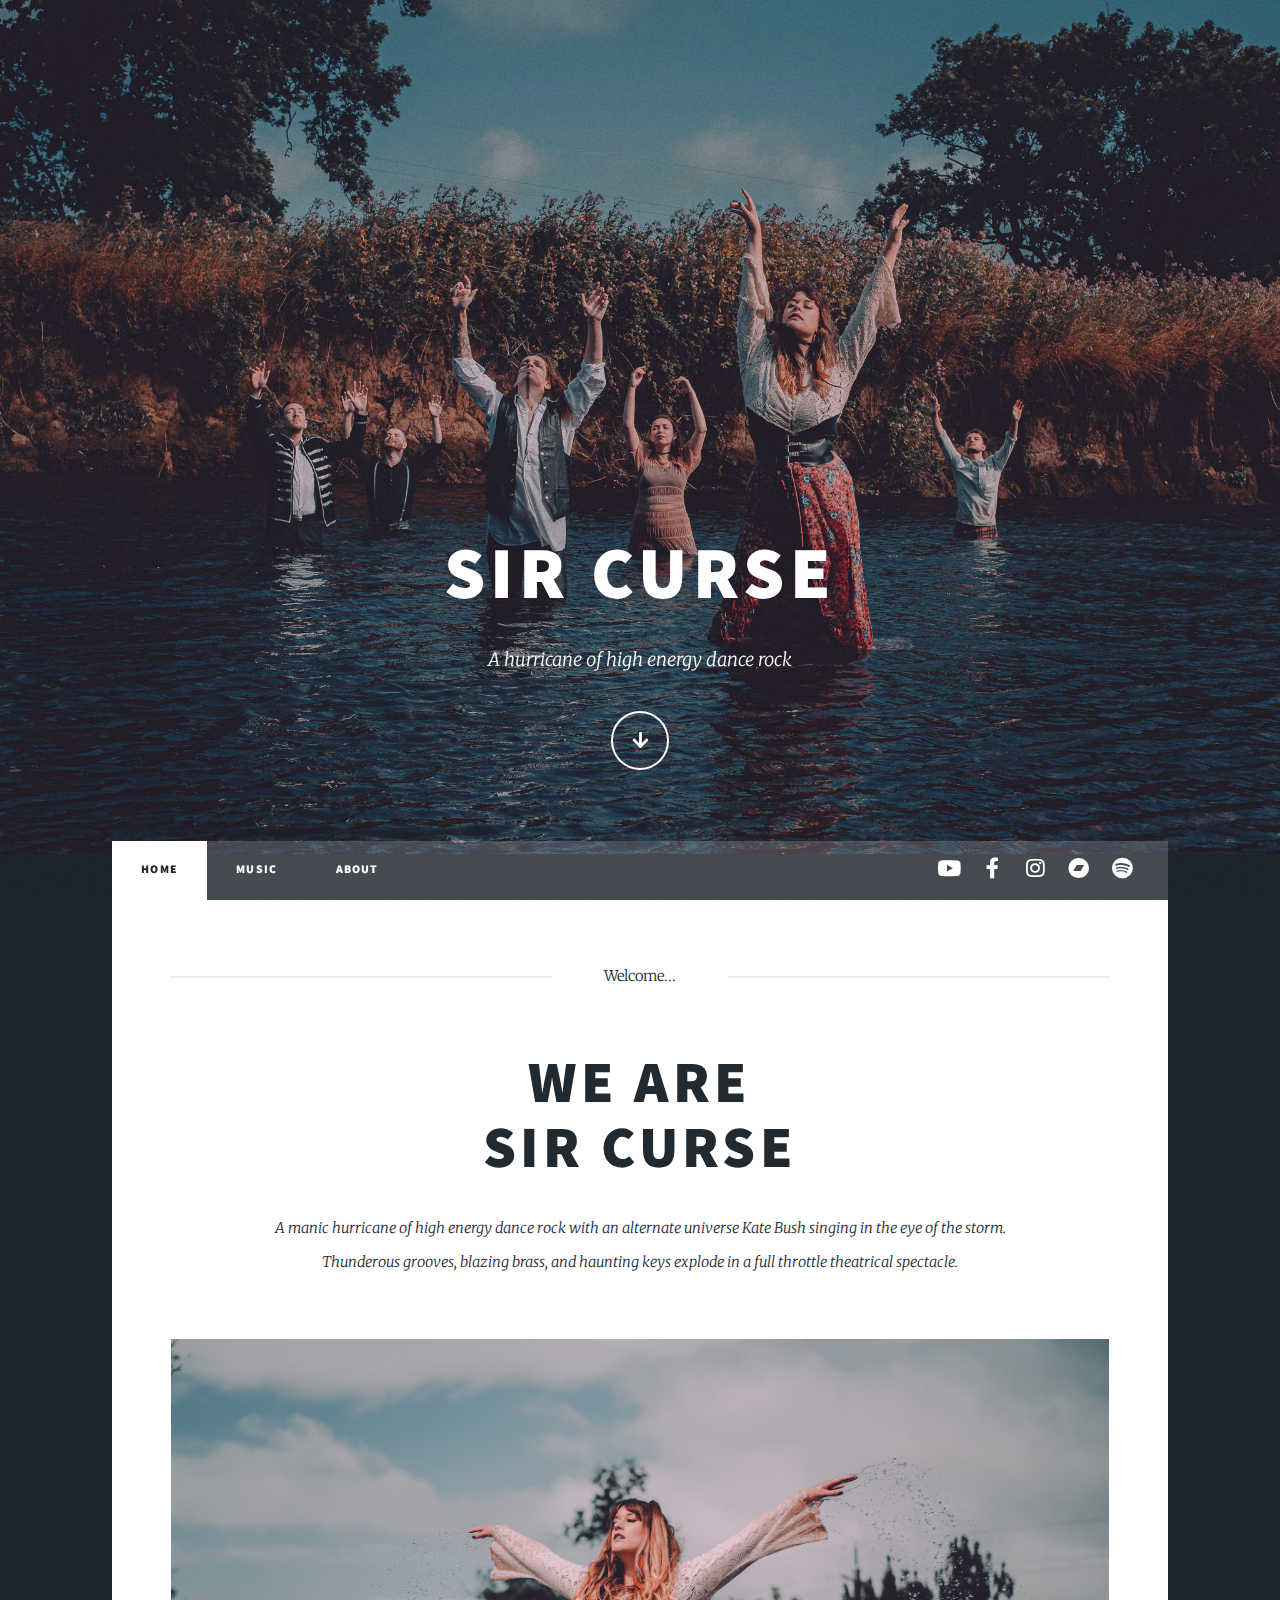
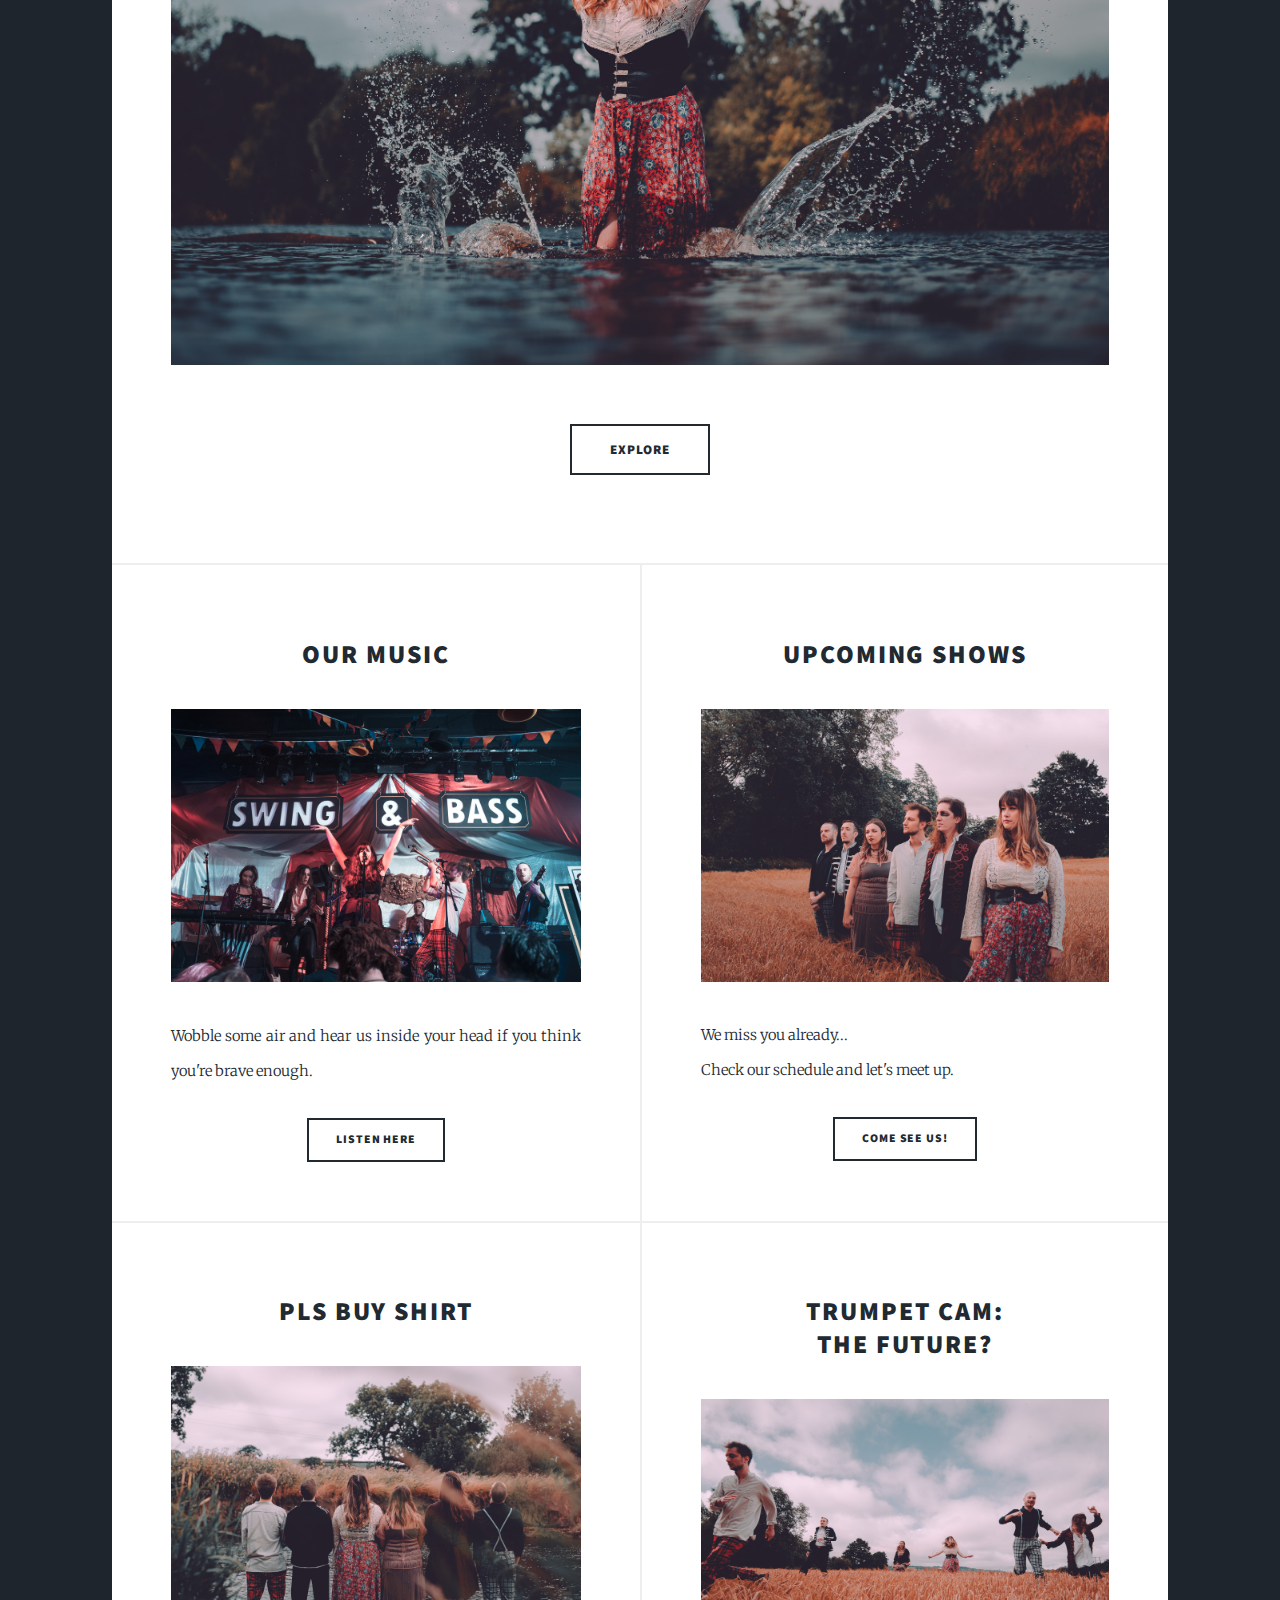
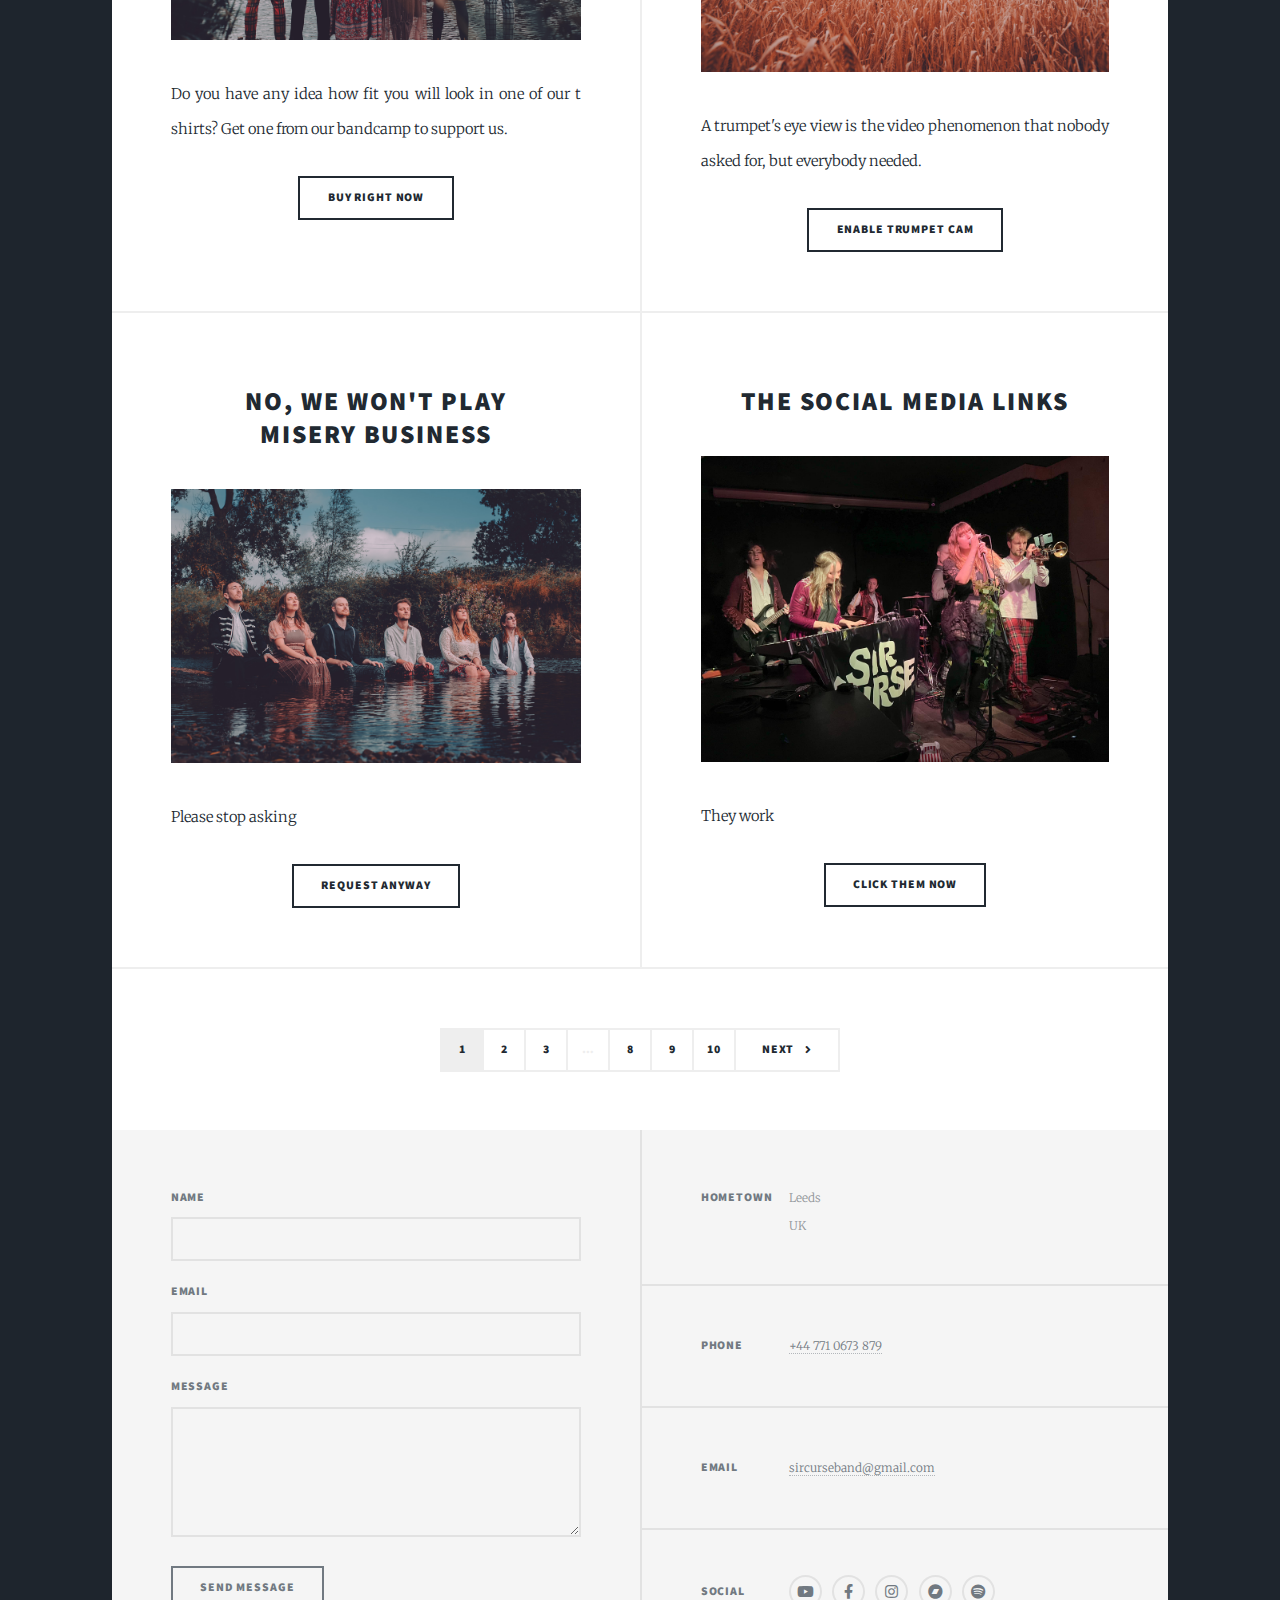
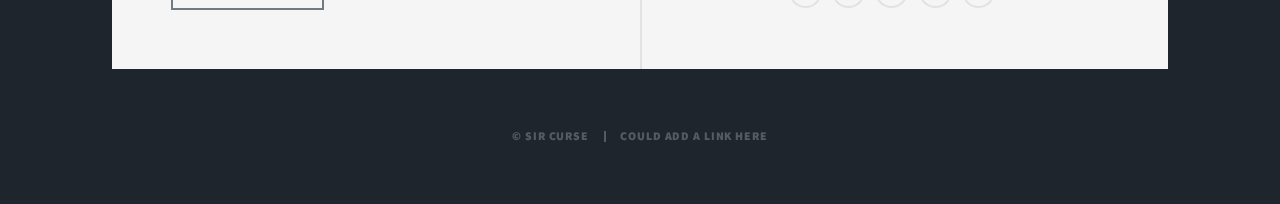
==== commit 74bfea16: "intro text" ====
--- a/index.html
+++ b/index.html
@@ -48,16 +48,15 @@
 						<!-- Featured Post -->
 							<article class="post featured">
 								<header class="major">
-									<span class="date">December 6, 2022</span>
-									<h2><a href="#">this is a<br />
-									massive headline</a></h2>
-									<p>Aenean ornare velit lacus varius enim ullamcorper proin aliquam<br />
-									facilisis ante sed etiam magna interdum congue. Lorem ipsum dolor<br />
-									amet nullam sed etiam veroeros.</p>
+									<span class="date">Welcome...</span>
+									<h2><a href="#">We are<br />
+									Sir Curse</a></h2>
+									<p>A manic hurricane of high energy dance rock with an alternate universe Kate Bush singing in the eye of the storm. <br> Thunderous grooves, blazing brass, and haunting keys explode in a full throttle theatrical spectacle.
+									</p>
 								</header>
 								<a href="#" class="image main"><img src="images/pic01.jpg" alt="" /></a>
 								<ul class="actions special">
-									<li><a href="#" class="button large">Full Story</a></li>
+									<li><a href="#" class="button large">Explore</a></li>
 								</ul>
 							</article>
 
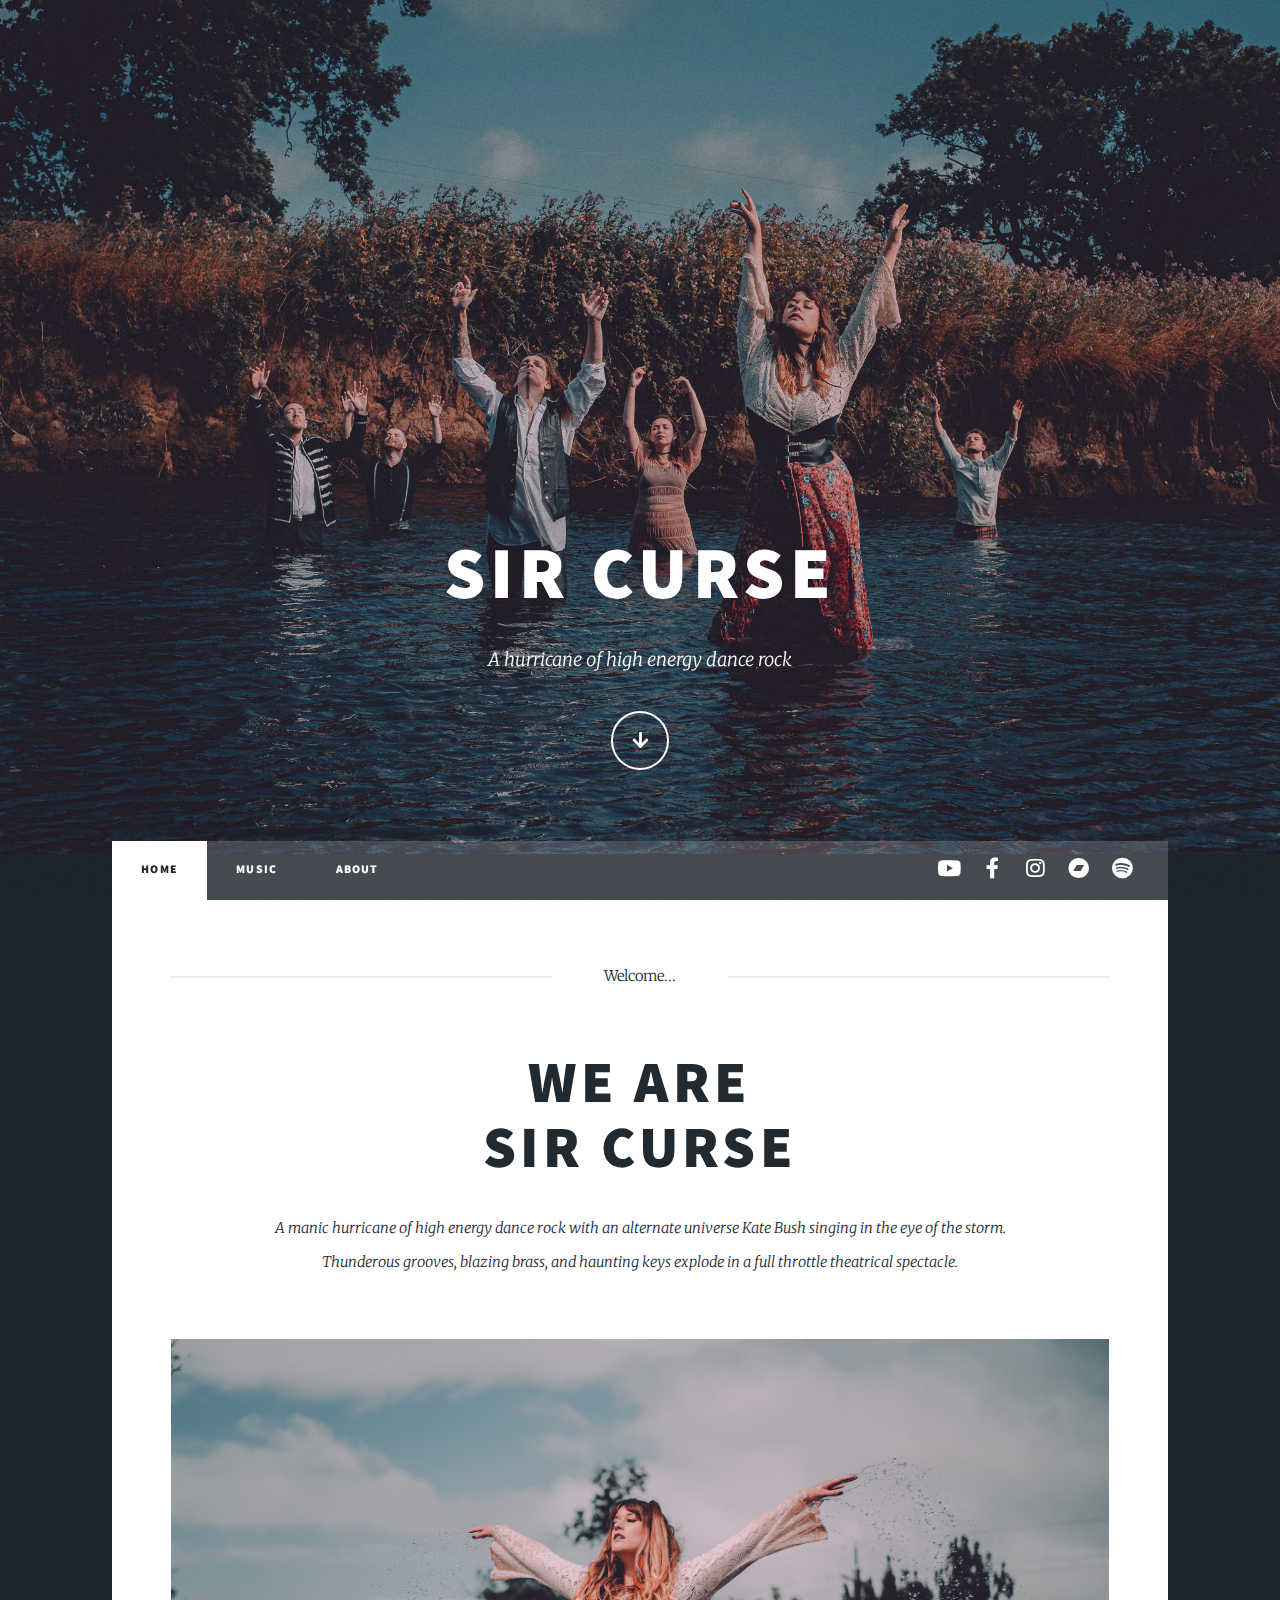
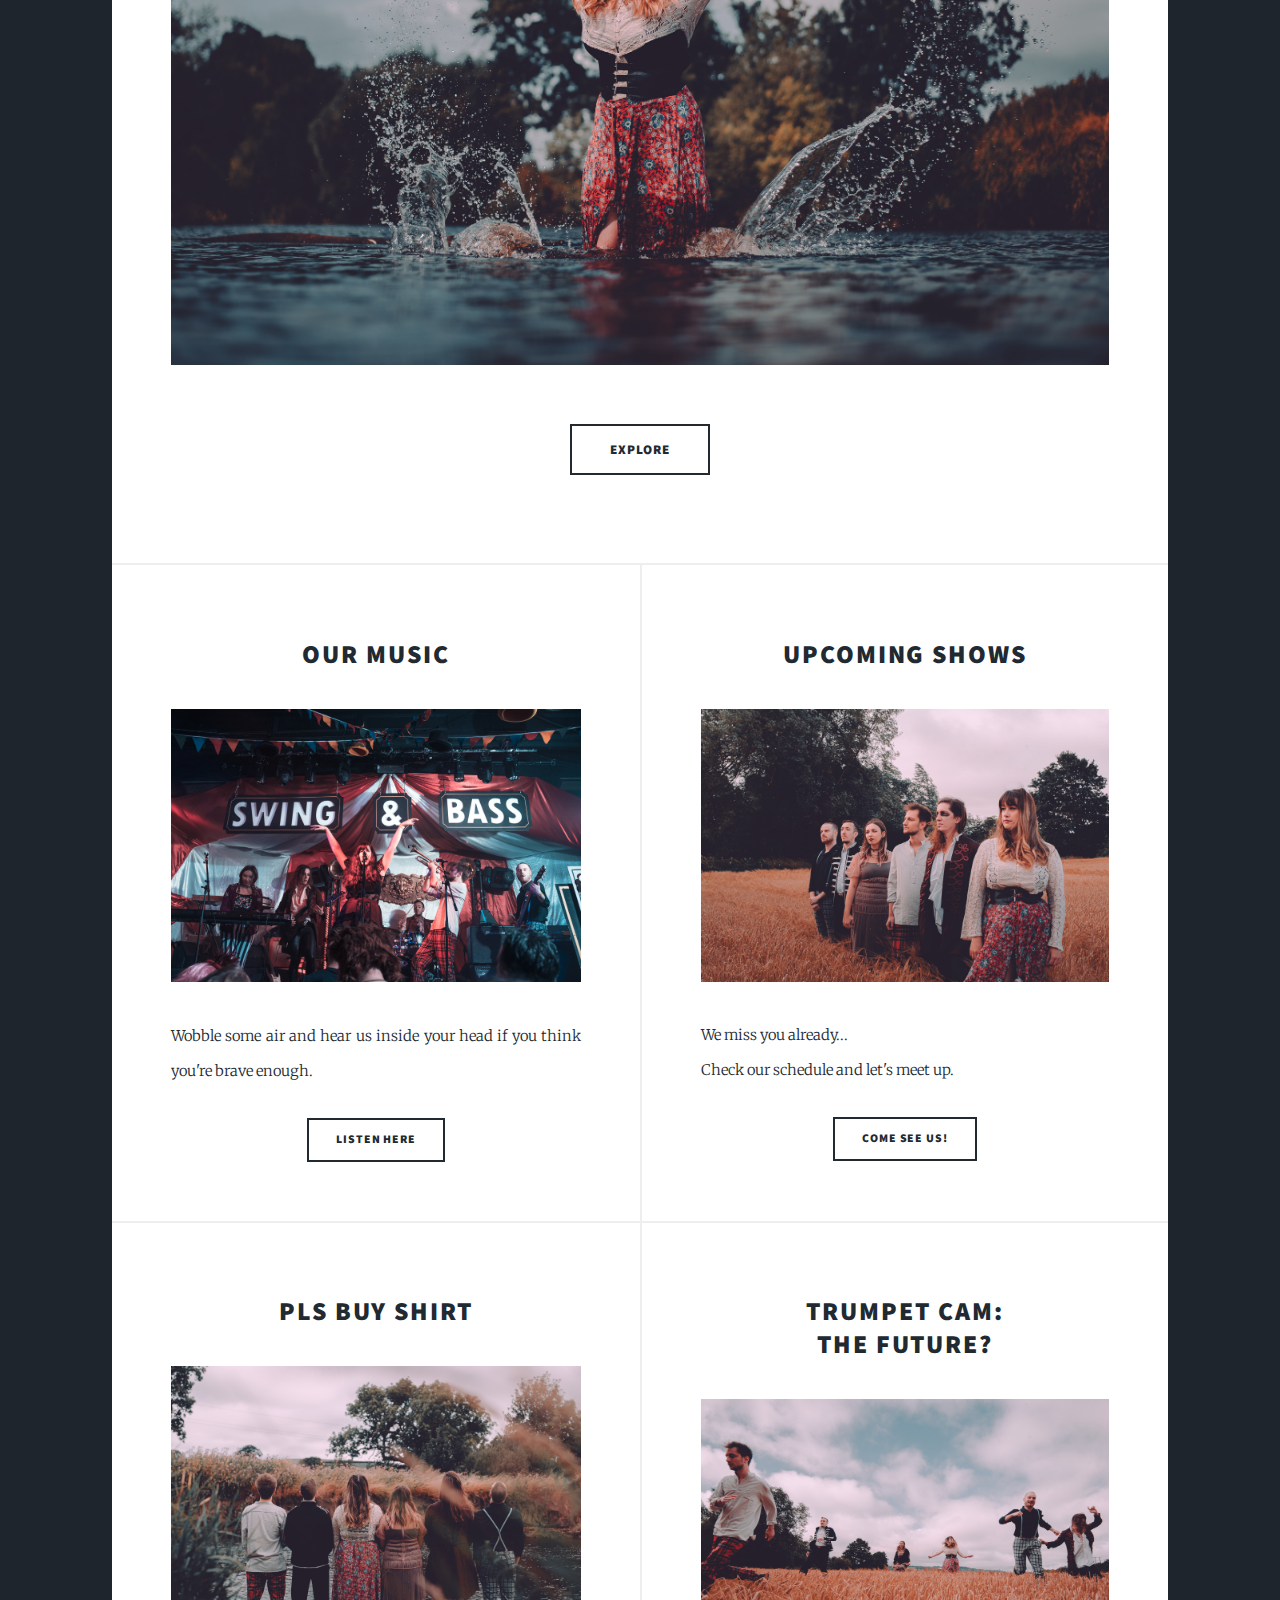
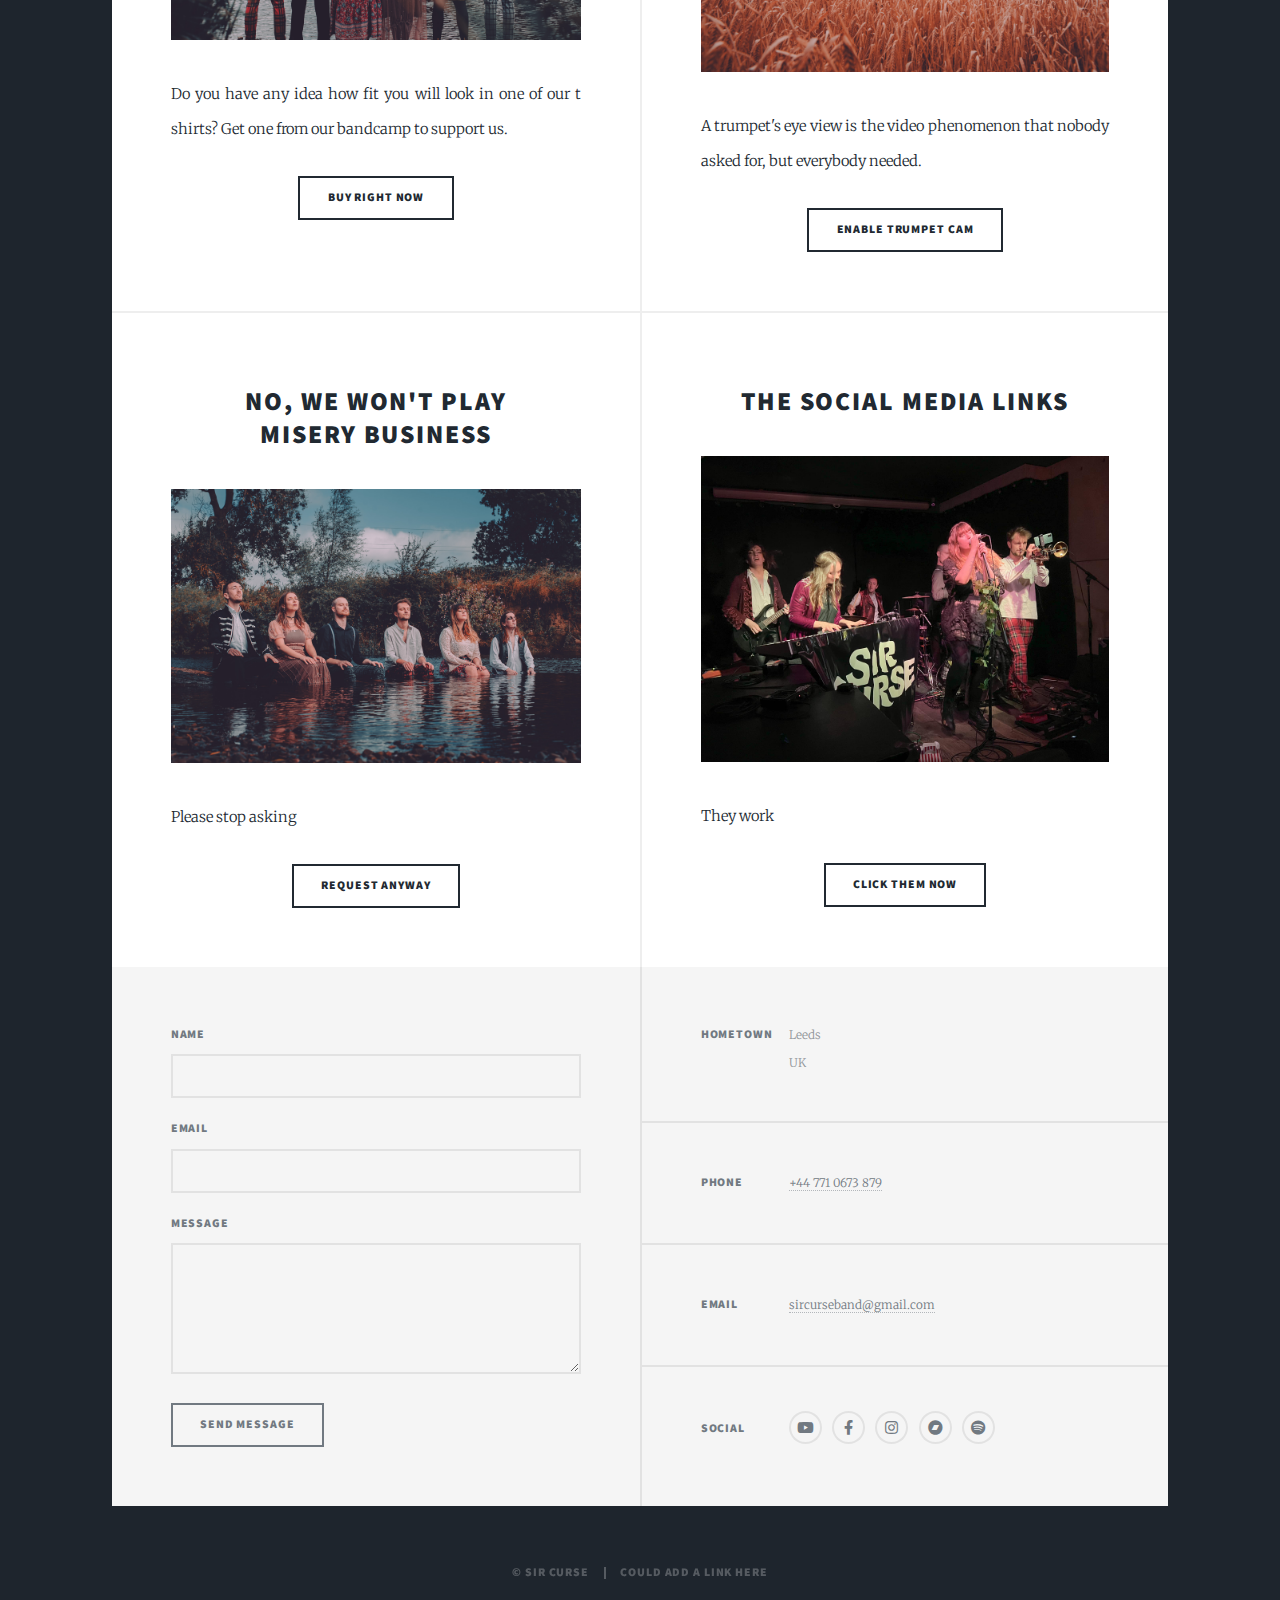
==== commit 809d0769: "removed pagination" ====
--- a/index.html
+++ b/index.html
@@ -135,9 +135,9 @@
 							</section>
 
 						<!-- Footer -->
-							<footer>
+							<!--<footer>
 								<div class="pagination">
-									<!--<a href="#" class="previous">Prev</a>-->
+									<a href="#" class="previous">Prev</a>
 									<a href="#" class="page active">1</a>
 									<a href="#" class="page">2</a>
 									<a href="#" class="page">3</a>
@@ -147,7 +147,7 @@
 									<a href="#" class="page">10</a>
 									<a href="#" class="next">Next</a>
 								</div>
-							</footer>
+							</footer> -->
 
 					</div>
 
